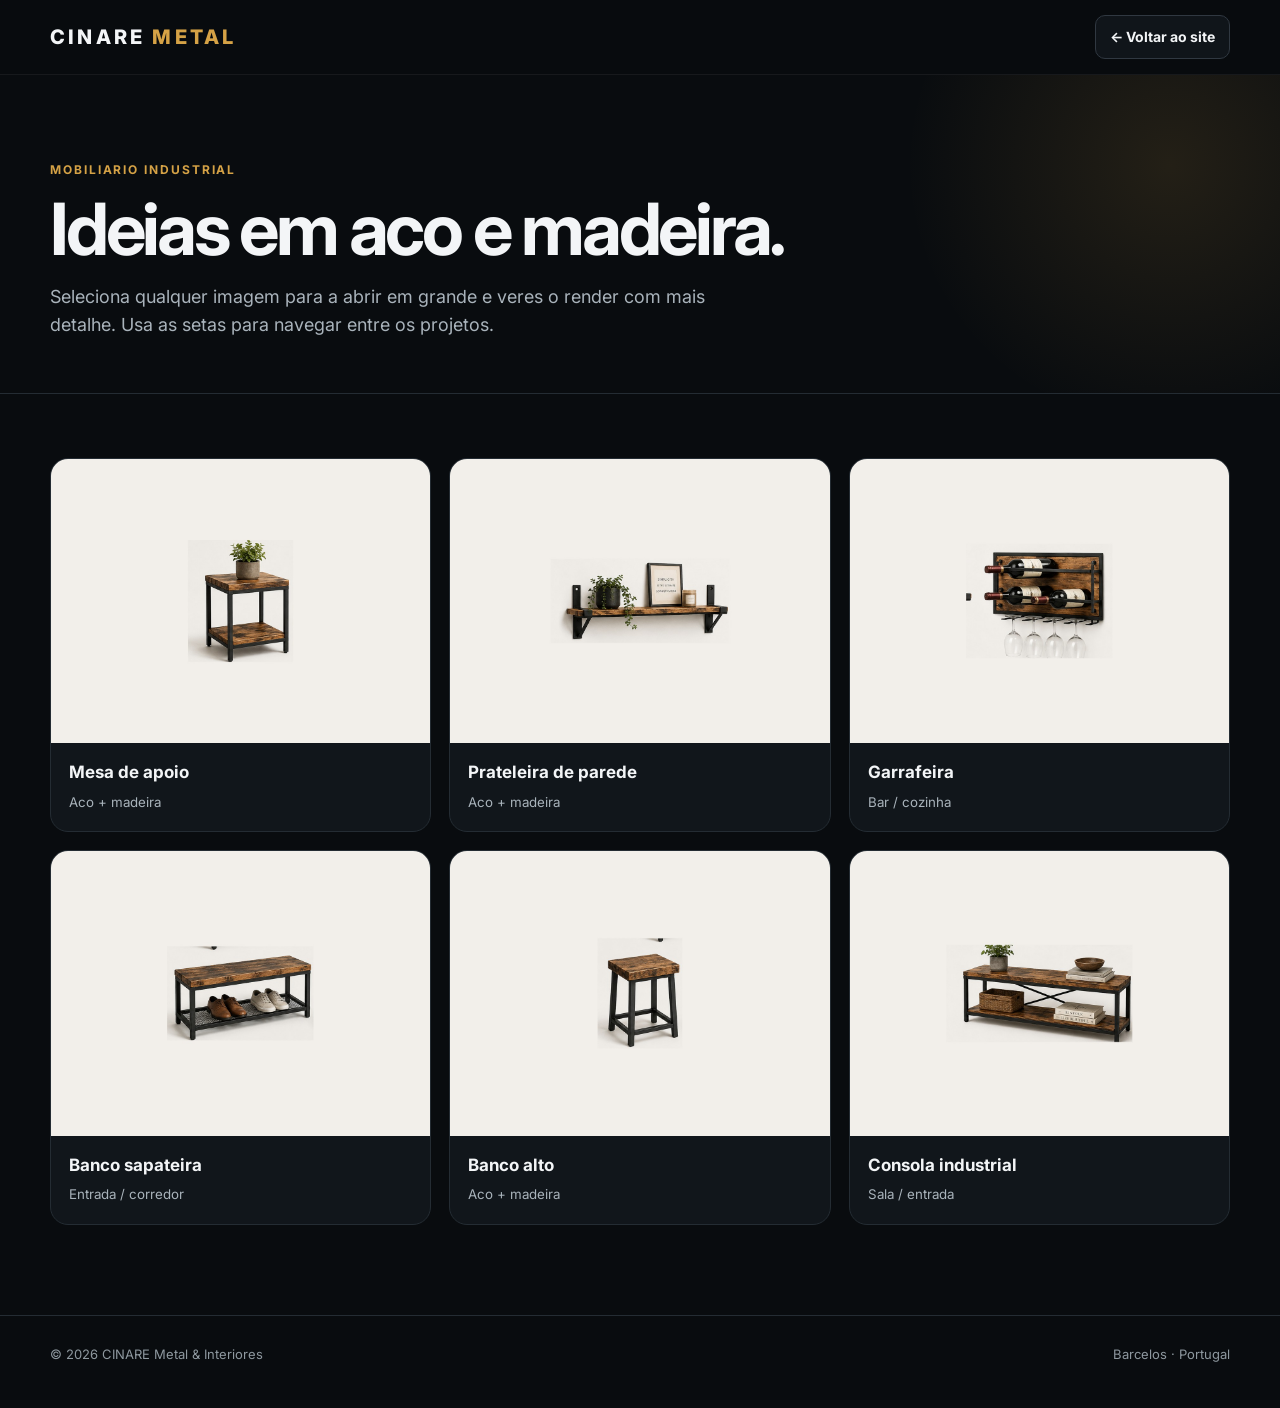
==== mobiliario-industrial.html @ e933bf20 "Criar galeria de mobiliario industrial" ====
<!doctype html>
<html lang="pt-PT"><head><meta charset="utf-8"><meta name="viewport" content="width=device-width,initial-scale=1"><title>Mobiliario Industrial — CINARE</title><link rel="preconnect" href="https://fonts.googleapis.com"><link rel="preconnect" href="https://fonts.gstatic.com" crossorigin><link href="https://fonts.googleapis.com/css2?family=Inter:wght@400;500;600;700;800&display=swap" rel="stylesheet"><style>
:root{--bg:#090c0f;--panel:#11161b;--line:#242c33;--text:#f3f5f7;--muted:#a9b3bb;--accent:#d5a246;--max:1180px}*{box-sizing:border-box}html{scroll-behavior:smooth}body{margin:0;font-family:Inter,system-ui,sans-serif;background:var(--bg);color:var(--text);line-height:1.55}a{color:inherit;text-decoration:none}.wrap{width:min(var(--max),calc(100% - 36px));margin:auto}header{position:sticky;top:0;z-index:20;background:rgba(9,12,15,.88);backdrop-filter:blur(12px);border-bottom:1px solid rgba(255,255,255,.06)}nav{height:74px;display:flex;align-items:center;justify-content:space-between;gap:20px}.brand{font-size:20px;font-weight:800;letter-spacing:.16em}.brand span{color:var(--accent)}.back{padding:10px 14px;border:1px solid #303841;border-radius:10px;background:#10151a;font-size:14px;font-weight:700}.hero{padding:86px 0 54px;border-bottom:1px solid var(--line);position:relative;overflow:hidden}.hero:before{content:"";position:absolute;right:-150px;top:-170px;width:520px;height:520px;border-radius:50%;background:radial-gradient(circle,rgba(213,162,70,.13),transparent 72%)}.eyebrow{color:var(--accent);font-weight:700;letter-spacing:.16em;text-transform:uppercase;font-size:12px}h1{font-size:clamp(42px,6vw,72px);line-height:1.02;letter-spacing:-.045em;margin:12px 0 18px}.lead{color:var(--muted);font-size:18px;max-width:720px;margin:0}main{padding:64px 0 90px}.gallery{display:grid;grid-template-columns:repeat(3,1fr);gap:18px}.item{position:relative;border:1px solid var(--line);border-radius:18px;overflow:hidden;background:var(--panel);cursor:pointer;padding:0;text-align:left;color:inherit;font:inherit;transition:.2s}.item:hover{transform:translateY(-3px);border-color:#46515b}.item img{display:block;width:100%;aspect-ratio:4/3;object-fit:cover;background:#eee}.caption{display:block;padding:16px 18px 18px}.caption b{display:block;font-size:17px;margin-bottom:3px}.caption small{color:var(--muted)}.lightbox{position:fixed;inset:0;z-index:100;background:rgba(4,6,8,.94);display:none;align-items:center;justify-content:center;padding:30px}.lightbox.open{display:flex}.lightbox-inner{width:min(1100px,100%);display:grid;grid-template-columns:56px 1fr 56px;align-items:center;gap:14px}.viewer{text-align:center}.viewer img{max-width:100%;max-height:78vh;border-radius:16px;box-shadow:0 30px 90px rgba(0,0,0,.6);background:#eee}.viewer h2{margin:16px 0 2px;font-size:22px}.viewer p{margin:0;color:var(--muted)}.navbtn,.close{border:1px solid #34404a;background:#111820;color:#fff;border-radius:12px;font-size:28px;cursor:pointer;height:56px}.close{position:absolute;top:22px;right:22px;width:48px;height:48px;font-size:22px}footer{border-top:1px solid var(--line);padding:28px 0 44px;color:#8e989f;font-size:13px}.foot{display:flex;justify-content:space-between;gap:20px;flex-wrap:wrap}@media(max-width:900px){.gallery{grid-template-columns:repeat(2,1fr)}}@media(max-width:560px){.gallery{grid-template-columns:1fr}.hero{padding-top:60px}.brand{font-size:16px}.lightbox{padding:18px}.lightbox-inner{grid-template-columns:1fr}.navbtn{position:absolute;bottom:22px;width:52px}.prev{left:22px}.next{right:22px}.viewer img{max-height:68vh}}
</style></head><body><header><div class="wrap"><nav><a class="brand" href="./index.html">CINARE <span>METAL</span></a><a class="back" href="./index.html#servicos">← Voltar ao site</a></nav></div></header><section class="hero"><div class="wrap"><div class="eyebrow">Mobiliario industrial</div><h1>Ideias em aco e madeira.</h1><p class="lead">Seleciona qualquer imagem para a abrir em grande e veres o render com mais detalhe. Usa as setas para navegar entre os projetos.</p></div></section><main><div class="wrap"><div class="gallery"><button class="item" data-src="./galeria/mesa-apoio.jpg" data-title="Mesa de apoio" data-sub="Estrutura metalica preta e madeira rustica"><img src="./galeria/mesa-apoio.jpg" alt="Mesa de apoio"><span class="caption"><b>Mesa de apoio</b><small>Aco + madeira</small></span></button>
<button class="item" data-src="./galeria/prateleira-parede.jpg" data-title="Prateleira de parede" data-sub="Solucao minimalista para decoracao e arrumacao"><img src="./galeria/prateleira-parede.jpg" alt="Prateleira de parede"><span class="caption"><b>Prateleira de parede</b><small>Aco + madeira</small></span></button>
<button class="item" data-src="./galeria/garrafeira.jpg" data-title="Garrafeira" data-sub="Suporte para garrafas e copos"><img src="./galeria/garrafeira.jpg" alt="Garrafeira"><span class="caption"><b>Garrafeira</b><small>Bar / cozinha</small></span></button>
<button class="item" data-src="./galeria/sapateira-banco.jpg" data-title="Banco sapateira" data-sub="Banco com arrumacao inferior"><img src="./galeria/sapateira-banco.jpg" alt="Banco sapateira"><span class="caption"><b>Banco sapateira</b><small>Entrada / corredor</small></span></button>
<button class="item" data-src="./galeria/banco-alto.jpg" data-title="Banco alto" data-sub="Peca compacta para cozinha ou bancada"><img src="./galeria/banco-alto.jpg" alt="Banco alto"><span class="caption"><b>Banco alto</b><small>Aco + madeira</small></span></button>
<button class="item" data-src="./galeria/consola-industrial.jpg" data-title="Consola industrial" data-sub="Movel comprido com prateleira inferior"><img src="./galeria/consola-industrial.jpg" alt="Consola industrial"><span class="caption"><b>Consola industrial</b><small>Sala / entrada</small></span></button></div></div></main><div class="lightbox" id="lightbox" aria-hidden="true"><button class="close" id="close">×</button><div class="lightbox-inner"><button class="navbtn prev" id="prev">‹</button><div class="viewer"><img id="largeImg"><h2 id="largeTitle"></h2><p id="largeSub"></p></div><button class="navbtn next" id="next">›</button></div></div><footer><div class="wrap foot"><div>© 2026 CINARE Metal & Interiores</div><div>Barcelos · Portugal</div></div></footer><script>const items=[...document.querySelectorAll('.item')],box=document.getElementById('lightbox'),img=document.getElementById('largeImg'),title=document.getElementById('largeTitle'),sub=document.getElementById('largeSub');let current=0;function show(i){current=(i+items.length)%items.length;const e=items[current];img.src=e.dataset.src;title.textContent=e.dataset.title;sub.textContent=e.dataset.sub;box.classList.add('open');document.body.style.overflow='hidden'}function closeBox(){box.classList.remove('open');document.body.style.overflow=''}items.forEach((e,i)=>e.onclick=()=>show(i));document.getElementById('prev').onclick=()=>show(current-1);document.getElementById('next').onclick=()=>show(current+1);document.getElementById('close').onclick=closeBox;box.onclick=e=>{if(e.target===box)closeBox()};document.onkeydown=e=>{if(!box.classList.contains('open'))return;if(e.key==='Escape')closeBox();if(e.key==='ArrowLeft')show(current-1);if(e.key==='ArrowRight')show(current+1)};</script></body></html>
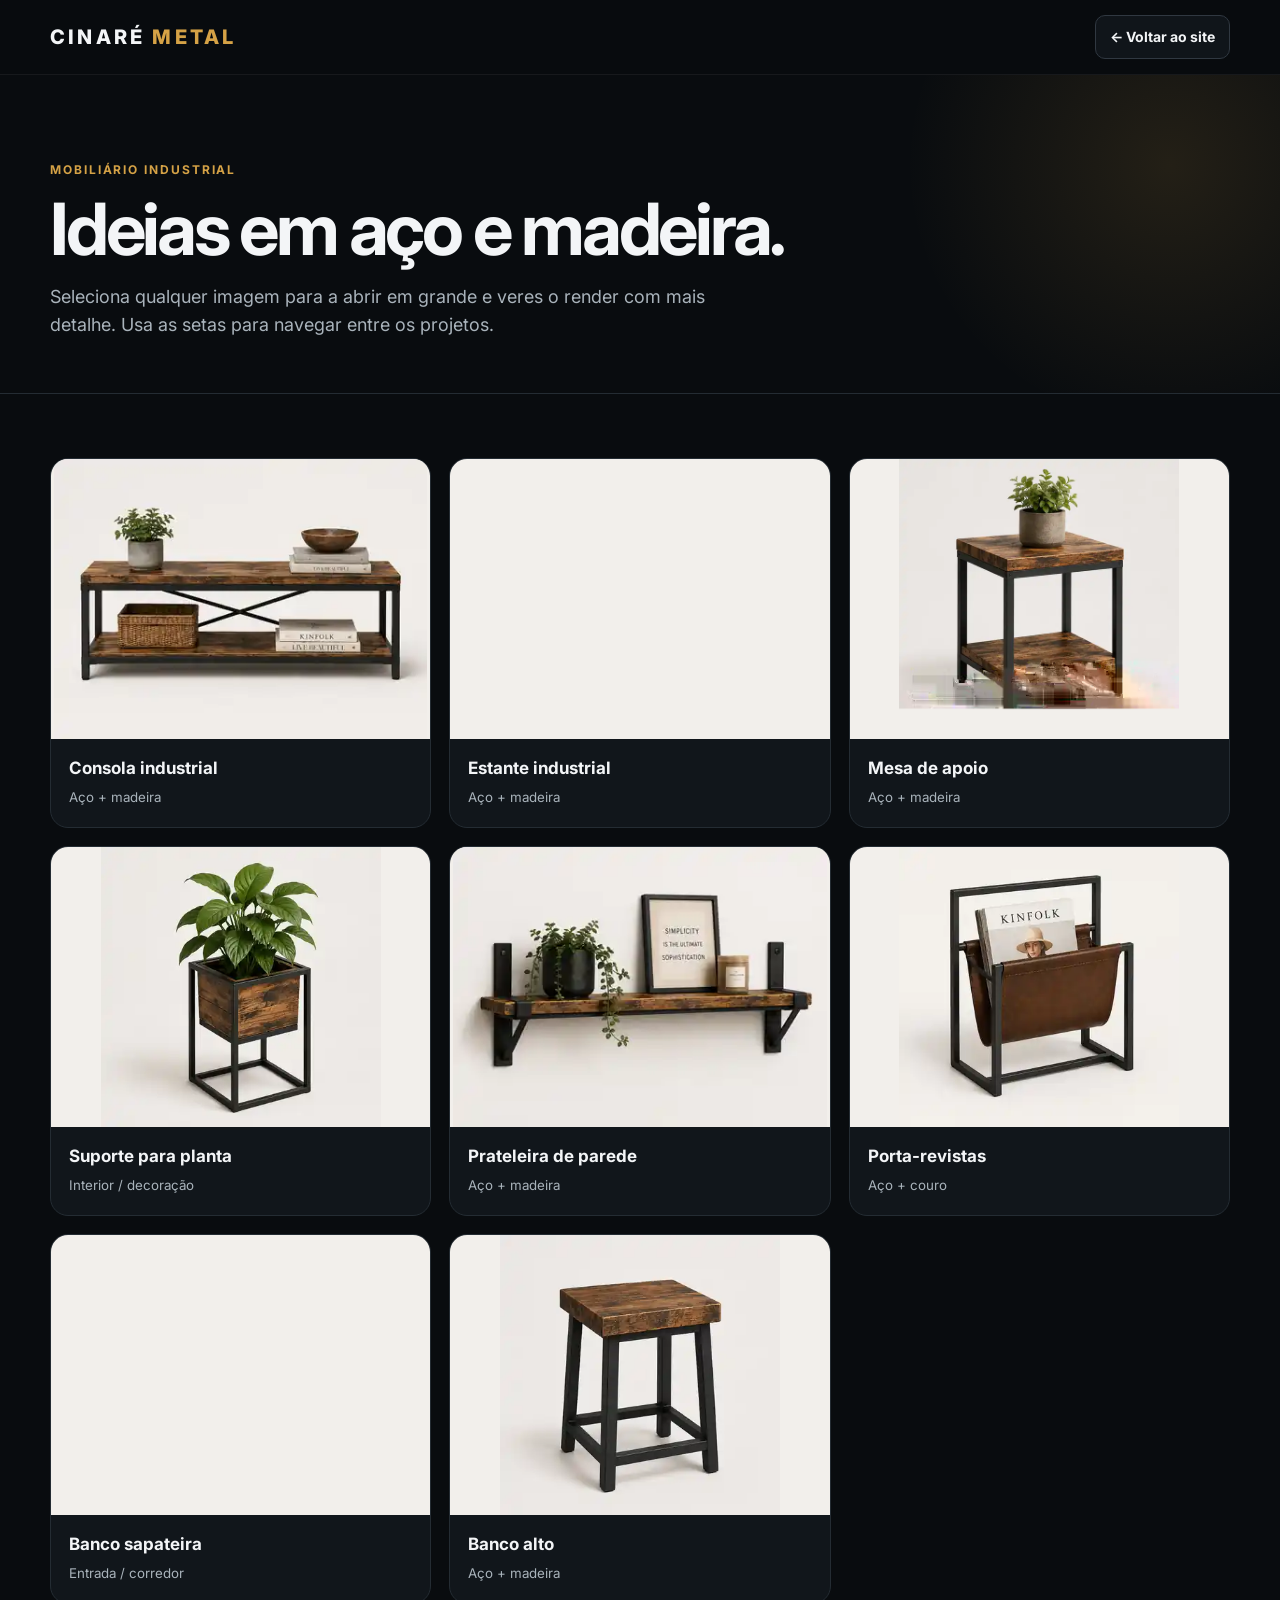
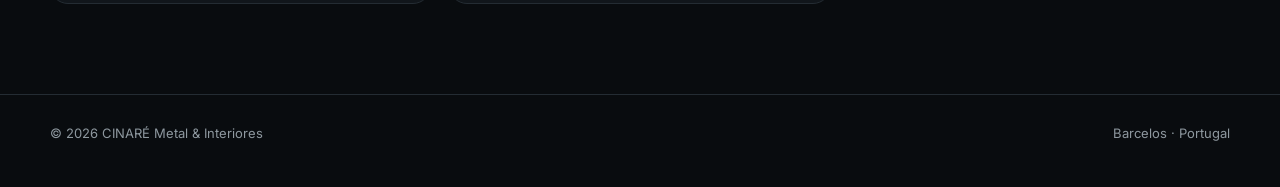
==== commit 38a83c93: "Substituir imagens da galeria de mobiliário" ====
--- a/mobiliario-industrial.html
+++ b/mobiliario-industrial.html
@@ -1,9 +1,170 @@
 <!doctype html>
-<html lang="pt-PT"><head><meta charset="utf-8"><meta name="viewport" content="width=device-width,initial-scale=1"><title>Mobiliario Industrial — CINARE</title><link rel="preconnect" href="https://fonts.googleapis.com"><link rel="preconnect" href="https://fonts.gstatic.com" crossorigin><link href="https://fonts.googleapis.com/css2?family=Inter:wght@400;500;600;700;800&display=swap" rel="stylesheet"><style>
-:root{--bg:#090c0f;--panel:#11161b;--line:#242c33;--text:#f3f5f7;--muted:#a9b3bb;--accent:#d5a246;--max:1180px}*{box-sizing:border-box}html{scroll-behavior:smooth}body{margin:0;font-family:Inter,system-ui,sans-serif;background:var(--bg);color:var(--text);line-height:1.55}a{color:inherit;text-decoration:none}.wrap{width:min(var(--max),calc(100% - 36px));margin:auto}header{position:sticky;top:0;z-index:20;background:rgba(9,12,15,.88);backdrop-filter:blur(12px);border-bottom:1px solid rgba(255,255,255,.06)}nav{height:74px;display:flex;align-items:center;justify-content:space-between;gap:20px}.brand{font-size:20px;font-weight:800;letter-spacing:.16em}.brand span{color:var(--accent)}.back{padding:10px 14px;border:1px solid #303841;border-radius:10px;background:#10151a;font-size:14px;font-weight:700}.hero{padding:86px 0 54px;border-bottom:1px solid var(--line);position:relative;overflow:hidden}.hero:before{content:"";position:absolute;right:-150px;top:-170px;width:520px;height:520px;border-radius:50%;background:radial-gradient(circle,rgba(213,162,70,.13),transparent 72%)}.eyebrow{color:var(--accent);font-weight:700;letter-spacing:.16em;text-transform:uppercase;font-size:12px}h1{font-size:clamp(42px,6vw,72px);line-height:1.02;letter-spacing:-.045em;margin:12px 0 18px}.lead{color:var(--muted);font-size:18px;max-width:720px;margin:0}main{padding:64px 0 90px}.gallery{display:grid;grid-template-columns:repeat(3,1fr);gap:18px}.item{position:relative;border:1px solid var(--line);border-radius:18px;overflow:hidden;background:var(--panel);cursor:pointer;padding:0;text-align:left;color:inherit;font:inherit;transition:.2s}.item:hover{transform:translateY(-3px);border-color:#46515b}.item img{display:block;width:100%;aspect-ratio:4/3;object-fit:cover;background:#eee}.caption{display:block;padding:16px 18px 18px}.caption b{display:block;font-size:17px;margin-bottom:3px}.caption small{color:var(--muted)}.lightbox{position:fixed;inset:0;z-index:100;background:rgba(4,6,8,.94);display:none;align-items:center;justify-content:center;padding:30px}.lightbox.open{display:flex}.lightbox-inner{width:min(1100px,100%);display:grid;grid-template-columns:56px 1fr 56px;align-items:center;gap:14px}.viewer{text-align:center}.viewer img{max-width:100%;max-height:78vh;border-radius:16px;box-shadow:0 30px 90px rgba(0,0,0,.6);background:#eee}.viewer h2{margin:16px 0 2px;font-size:22px}.viewer p{margin:0;color:var(--muted)}.navbtn,.close{border:1px solid #34404a;background:#111820;color:#fff;border-radius:12px;font-size:28px;cursor:pointer;height:56px}.close{position:absolute;top:22px;right:22px;width:48px;height:48px;font-size:22px}footer{border-top:1px solid var(--line);padding:28px 0 44px;color:#8e989f;font-size:13px}.foot{display:flex;justify-content:space-between;gap:20px;flex-wrap:wrap}@media(max-width:900px){.gallery{grid-template-columns:repeat(2,1fr)}}@media(max-width:560px){.gallery{grid-template-columns:1fr}.hero{padding-top:60px}.brand{font-size:16px}.lightbox{padding:18px}.lightbox-inner{grid-template-columns:1fr}.navbtn{position:absolute;bottom:22px;width:52px}.prev{left:22px}.next{right:22px}.viewer img{max-height:68vh}}
-</style></head><body><header><div class="wrap"><nav><a class="brand" href="./index.html">CINARE <span>METAL</span></a><a class="back" href="./index.html#servicos">← Voltar ao site</a></nav></div></header><section class="hero"><div class="wrap"><div class="eyebrow">Mobiliario industrial</div><h1>Ideias em aco e madeira.</h1><p class="lead">Seleciona qualquer imagem para a abrir em grande e veres o render com mais detalhe. Usa as setas para navegar entre os projetos.</p></div></section><main><div class="wrap"><div class="gallery"><button class="item" data-src="./galeria/mesa-apoio.jpg" data-title="Mesa de apoio" data-sub="Estrutura metalica preta e madeira rustica"><img src="./galeria/mesa-apoio.jpg" alt="Mesa de apoio"><span class="caption"><b>Mesa de apoio</b><small>Aco + madeira</small></span></button>
-<button class="item" data-src="./galeria/prateleira-parede.jpg" data-title="Prateleira de parede" data-sub="Solucao minimalista para decoracao e arrumacao"><img src="./galeria/prateleira-parede.jpg" alt="Prateleira de parede"><span class="caption"><b>Prateleira de parede</b><small>Aco + madeira</small></span></button>
-<button class="item" data-src="./galeria/garrafeira.jpg" data-title="Garrafeira" data-sub="Suporte para garrafas e copos"><img src="./galeria/garrafeira.jpg" alt="Garrafeira"><span class="caption"><b>Garrafeira</b><small>Bar / cozinha</small></span></button>
-<button class="item" data-src="./galeria/sapateira-banco.jpg" data-title="Banco sapateira" data-sub="Banco com arrumacao inferior"><img src="./galeria/sapateira-banco.jpg" alt="Banco sapateira"><span class="caption"><b>Banco sapateira</b><small>Entrada / corredor</small></span></button>
-<button class="item" data-src="./galeria/banco-alto.jpg" data-title="Banco alto" data-sub="Peca compacta para cozinha ou bancada"><img src="./galeria/banco-alto.jpg" alt="Banco alto"><span class="caption"><b>Banco alto</b><small>Aco + madeira</small></span></button>
-<button class="item" data-src="./galeria/consola-industrial.jpg" data-title="Consola industrial" data-sub="Movel comprido com prateleira inferior"><img src="./galeria/consola-industrial.jpg" alt="Consola industrial"><span class="caption"><b>Consola industrial</b><small>Sala / entrada</small></span></button></div></div></main><div class="lightbox" id="lightbox" aria-hidden="true"><button class="close" id="close">×</button><div class="lightbox-inner"><button class="navbtn prev" id="prev">‹</button><div class="viewer"><img id="largeImg"><h2 id="largeTitle"></h2><p id="largeSub"></p></div><button class="navbtn next" id="next">›</button></div></div><footer><div class="wrap foot"><div>© 2026 CINARE Metal & Interiores</div><div>Barcelos · Portugal</div></div></footer><script>const items=[...document.querySelectorAll('.item')],box=document.getElementById('lightbox'),img=document.getElementById('largeImg'),title=document.getElementById('largeTitle'),sub=document.getElementById('largeSub');let current=0;function show(i){current=(i+items.length)%items.length;const e=items[current];img.src=e.dataset.src;title.textContent=e.dataset.title;sub.textContent=e.dataset.sub;box.classList.add('open');document.body.style.overflow='hidden'}function closeBox(){box.classList.remove('open');document.body.style.overflow=''}items.forEach((e,i)=>e.onclick=()=>show(i));document.getElementById('prev').onclick=()=>show(current-1);document.getElementById('next').onclick=()=>show(current+1);document.getElementById('close').onclick=closeBox;box.onclick=e=>{if(e.target===box)closeBox()};document.onkeydown=e=>{if(!box.classList.contains('open'))return;if(e.key==='Escape')closeBox();if(e.key==='ArrowLeft')show(current-1);if(e.key==='ArrowRight')show(current+1)};</script></body></html>+<html lang="pt-PT">
+<head>
+  <meta charset="utf-8">
+  <meta name="viewport" content="width=device-width,initial-scale=1">
+  <meta name="description" content="Galeria de mobiliário industrial CINARÉ em aço e madeira.">
+  <title>Mobiliário Industrial — CINARÉ</title>
+  <link rel="preconnect" href="https://fonts.googleapis.com">
+  <link rel="preconnect" href="https://fonts.gstatic.com" crossorigin>
+  <link href="https://fonts.googleapis.com/css2?family=Inter:wght@400;500;600;700;800&display=swap" rel="stylesheet">
+  <style>
+    :root{--bg:#090c0f;--panel:#11161b;--line:#242c33;--text:#f3f5f7;--muted:#a9b3bb;--accent:#d5a246;--max:1180px}
+    *{box-sizing:border-box}
+    html{scroll-behavior:smooth}
+    body{margin:0;font-family:Inter,system-ui,sans-serif;background:var(--bg);color:var(--text);line-height:1.55}
+    a{color:inherit;text-decoration:none}
+    .wrap{width:min(var(--max),calc(100% - 36px));margin:auto}
+    header{position:sticky;top:0;z-index:20;background:rgba(9,12,15,.88);backdrop-filter:blur(12px);border-bottom:1px solid rgba(255,255,255,.06)}
+    nav{height:74px;display:flex;align-items:center;justify-content:space-between;gap:20px}
+    .brand{font-size:20px;font-weight:800;letter-spacing:.16em}.brand span{color:var(--accent)}
+    .back{padding:10px 14px;border:1px solid #303841;border-radius:10px;background:#10151a;font-size:14px;font-weight:700}
+    .hero{padding:86px 0 54px;border-bottom:1px solid var(--line);position:relative;overflow:hidden}
+    .hero:before{content:"";position:absolute;right:-150px;top:-170px;width:520px;height:520px;border-radius:50%;background:radial-gradient(circle,rgba(213,162,70,.13),transparent 72%)}
+    .eyebrow{color:var(--accent);font-weight:700;letter-spacing:.16em;text-transform:uppercase;font-size:12px}
+    h1{font-size:clamp(42px,6vw,72px);line-height:1.02;letter-spacing:-.045em;margin:12px 0 18px}
+    .lead{color:var(--muted);font-size:18px;max-width:720px;margin:0}
+    main{padding:64px 0 90px}
+    .gallery{display:grid;grid-template-columns:repeat(3,1fr);gap:18px}
+    .item{position:relative;border:1px solid var(--line);border-radius:18px;overflow:hidden;background:var(--panel);cursor:pointer;padding:0;text-align:left;color:inherit;font:inherit;transition:.2s}
+    .item:hover{transform:translateY(-3px);border-color:#46515b}
+    .item .thumb{height:280px;background:#f2efeb;display:flex;align-items:center;justify-content:center;overflow:hidden}
+    .item img{display:block;width:100%;height:100%;object-fit:contain}
+    .caption{display:block;padding:16px 18px 18px}
+    .caption b{display:block;font-size:17px;margin-bottom:3px}.caption small{color:var(--muted)}
+    .lightbox{position:fixed;inset:0;z-index:100;background:rgba(4,6,8,.94);display:none;align-items:center;justify-content:center;padding:30px}
+    .lightbox.open{display:flex}
+    .lightbox-inner{width:min(1180px,100%);display:grid;grid-template-columns:56px 1fr 56px;align-items:center;gap:14px}
+    .viewer{text-align:center}
+    .viewer img{max-width:100%;max-height:78vh;border-radius:16px;box-shadow:0 30px 90px rgba(0,0,0,.6);background:#f2efeb}
+    .viewer h2{margin:16px 0 2px;font-size:22px}.viewer p{margin:0;color:var(--muted)}
+    .navbtn,.close{border:1px solid #34404a;background:#111820;color:#fff;border-radius:12px;font-size:28px;cursor:pointer;height:56px}
+    .navbtn:hover,.close:hover{border-color:#687681}
+    .close{position:absolute;top:22px;right:22px;width:48px;height:48px;font-size:22px}
+    footer{border-top:1px solid var(--line);padding:28px 0 44px;color:#8e989f;font-size:13px}
+    .foot{display:flex;justify-content:space-between;gap:20px;flex-wrap:wrap}
+    @media(max-width:900px){.gallery{grid-template-columns:repeat(2,1fr)}}
+    @media(max-width:560px){.gallery{grid-template-columns:1fr}.hero{padding-top:60px}.brand{font-size:16px}.item .thumb{height:260px}.lightbox{padding:18px}.lightbox-inner{grid-template-columns:1fr}.navbtn{position:absolute;bottom:22px;width:52px}.prev{left:22px}.next{right:22px}.viewer img{max-height:68vh}}
+  </style>
+</head>
+<body>
+<header>
+  <div class="wrap">
+    <nav>
+      <a class="brand" href="./index.html">CINARÉ <span>METAL</span></a>
+      <a class="back" href="./index.html#servicos">← Voltar ao site</a>
+    </nav>
+  </div>
+</header>
+
+<section class="hero">
+  <div class="wrap">
+    <div class="eyebrow">Mobiliário industrial</div>
+    <h1>Ideias em aço e madeira.</h1>
+    <p class="lead">Seleciona qualquer imagem para a abrir em grande e veres o render com mais detalhe. Usa as setas para navegar entre os projetos.</p>
+  </div>
+</section>
+
+<main>
+  <div class="wrap">
+    <div class="gallery">
+      <button class="item" data-src="./galeria/consola-industrial-nova.webp?v=1" data-title="Consola industrial" data-sub="Consola baixa com prateleira inferior e travamento cruzado">
+        <span class="thumb"><img src="./galeria/consola-industrial-nova.webp?v=1" alt="Consola industrial"></span>
+        <span class="caption"><b>Consola industrial</b><small>Aço + madeira</small></span>
+      </button>
+
+      <button class="item" data-src="./galeria/estante-industrial.webp?v=1" data-title="Estante industrial" data-sub="Estante de três níveis para sala, entrada ou escritório">
+        <span class="thumb"><img src="./galeria/estante-industrial.webp?v=1" alt="Estante industrial"></span>
+        <span class="caption"><b>Estante industrial</b><small>Aço + madeira</small></span>
+      </button>
+
+      <button class="item" data-src="./galeria/mesa-apoio-nova.webp?v=1" data-title="Mesa de apoio" data-sub="Mesa lateral compacta com prateleira inferior">
+        <span class="thumb"><img src="./galeria/mesa-apoio-nova.webp?v=1" alt="Mesa de apoio"></span>
+        <span class="caption"><b>Mesa de apoio</b><small>Aço + madeira</small></span>
+      </button>
+
+      <button class="item" data-src="./galeria/suporte-planta.webp?v=1" data-title="Suporte para planta" data-sub="Estrutura geométrica em aço com caixa em madeira">
+        <span class="thumb"><img src="./galeria/suporte-planta.webp?v=1" alt="Suporte para planta"></span>
+        <span class="caption"><b>Suporte para planta</b><small>Interior / decoração</small></span>
+      </button>
+
+      <button class="item" data-src="./galeria/prateleira-parede-nova.webp?v=1" data-title="Prateleira de parede" data-sub="Prateleira suspensa com suportes metálicos">
+        <span class="thumb"><img src="./galeria/prateleira-parede-nova.webp?v=1" alt="Prateleira de parede"></span>
+        <span class="caption"><b>Prateleira de parede</b><small>Aço + madeira</small></span>
+      </button>
+
+      <button class="item" data-src="./galeria/porta-revistas.webp?v=1" data-title="Porta-revistas" data-sub="Suporte industrial para revistas e livros">
+        <span class="thumb"><img src="./galeria/porta-revistas.webp?v=1" alt="Porta-revistas"></span>
+        <span class="caption"><b>Porta-revistas</b><small>Aço + couro</small></span>
+      </button>
+
+      <button class="item" data-src="./galeria/banco-sapateira-novo.webp?v=1" data-title="Banco sapateira" data-sub="Banco com tampo em madeira e prateleira metálica para calçado">
+        <span class="thumb"><img src="./galeria/banco-sapateira-novo.webp?v=1" alt="Banco sapateira"></span>
+        <span class="caption"><b>Banco sapateira</b><small>Entrada / corredor</small></span>
+      </button>
+
+      <button class="item" data-src="./galeria/banco-alto-novo.webp?v=1" data-title="Banco alto" data-sub="Banco alto para cozinha, bancada ou espaço comercial">
+        <span class="thumb"><img src="./galeria/banco-alto-novo.webp?v=1" alt="Banco alto"></span>
+        <span class="caption"><b>Banco alto</b><small>Aço + madeira</small></span>
+      </button>
+    </div>
+  </div>
+</main>
+
+<div class="lightbox" id="lightbox" aria-hidden="true">
+  <button class="close" id="close" aria-label="Fechar">×</button>
+  <div class="lightbox-inner">
+    <button class="navbtn prev" id="prev" aria-label="Imagem anterior">‹</button>
+    <div class="viewer">
+      <img id="largeImg" alt="">
+      <h2 id="largeTitle"></h2>
+      <p id="largeSub"></p>
+    </div>
+    <button class="navbtn next" id="next" aria-label="Imagem seguinte">›</button>
+  </div>
+</div>
+
+<footer>
+  <div class="wrap foot"><div>© 2026 CINARÉ Metal & Interiores</div><div>Barcelos · Portugal</div></div>
+</footer>
+
+<script>
+  const items=[...document.querySelectorAll('.item')];
+  const box=document.getElementById('lightbox');
+  const img=document.getElementById('largeImg');
+  const title=document.getElementById('largeTitle');
+  const sub=document.getElementById('largeSub');
+  let current=0;
+
+  function show(i){
+    current=(i+items.length)%items.length;
+    const e=items[current];
+    img.src=e.dataset.src;
+    img.alt=e.dataset.title;
+    title.textContent=e.dataset.title;
+    sub.textContent=e.dataset.sub;
+    box.classList.add('open');
+    box.setAttribute('aria-hidden','false');
+    document.body.style.overflow='hidden';
+  }
+
+  function closeBox(){
+    box.classList.remove('open');
+    box.setAttribute('aria-hidden','true');
+    document.body.style.overflow='';
+  }
+
+  items.forEach((e,i)=>e.onclick=()=>show(i));
+  document.getElementById('prev').onclick=()=>show(current-1);
+  document.getElementById('next').onclick=()=>show(current+1);
+  document.getElementById('close').onclick=closeBox;
+  box.onclick=e=>{if(e.target===box)closeBox()};
+  document.onkeydown=e=>{
+    if(!box.classList.contains('open'))return;
+    if(e.key==='Escape')closeBox();
+    if(e.key==='ArrowLeft')show(current-1);
+    if(e.key==='ArrowRight')show(current+1);
+  };
+</script>
+</body>
+</html>
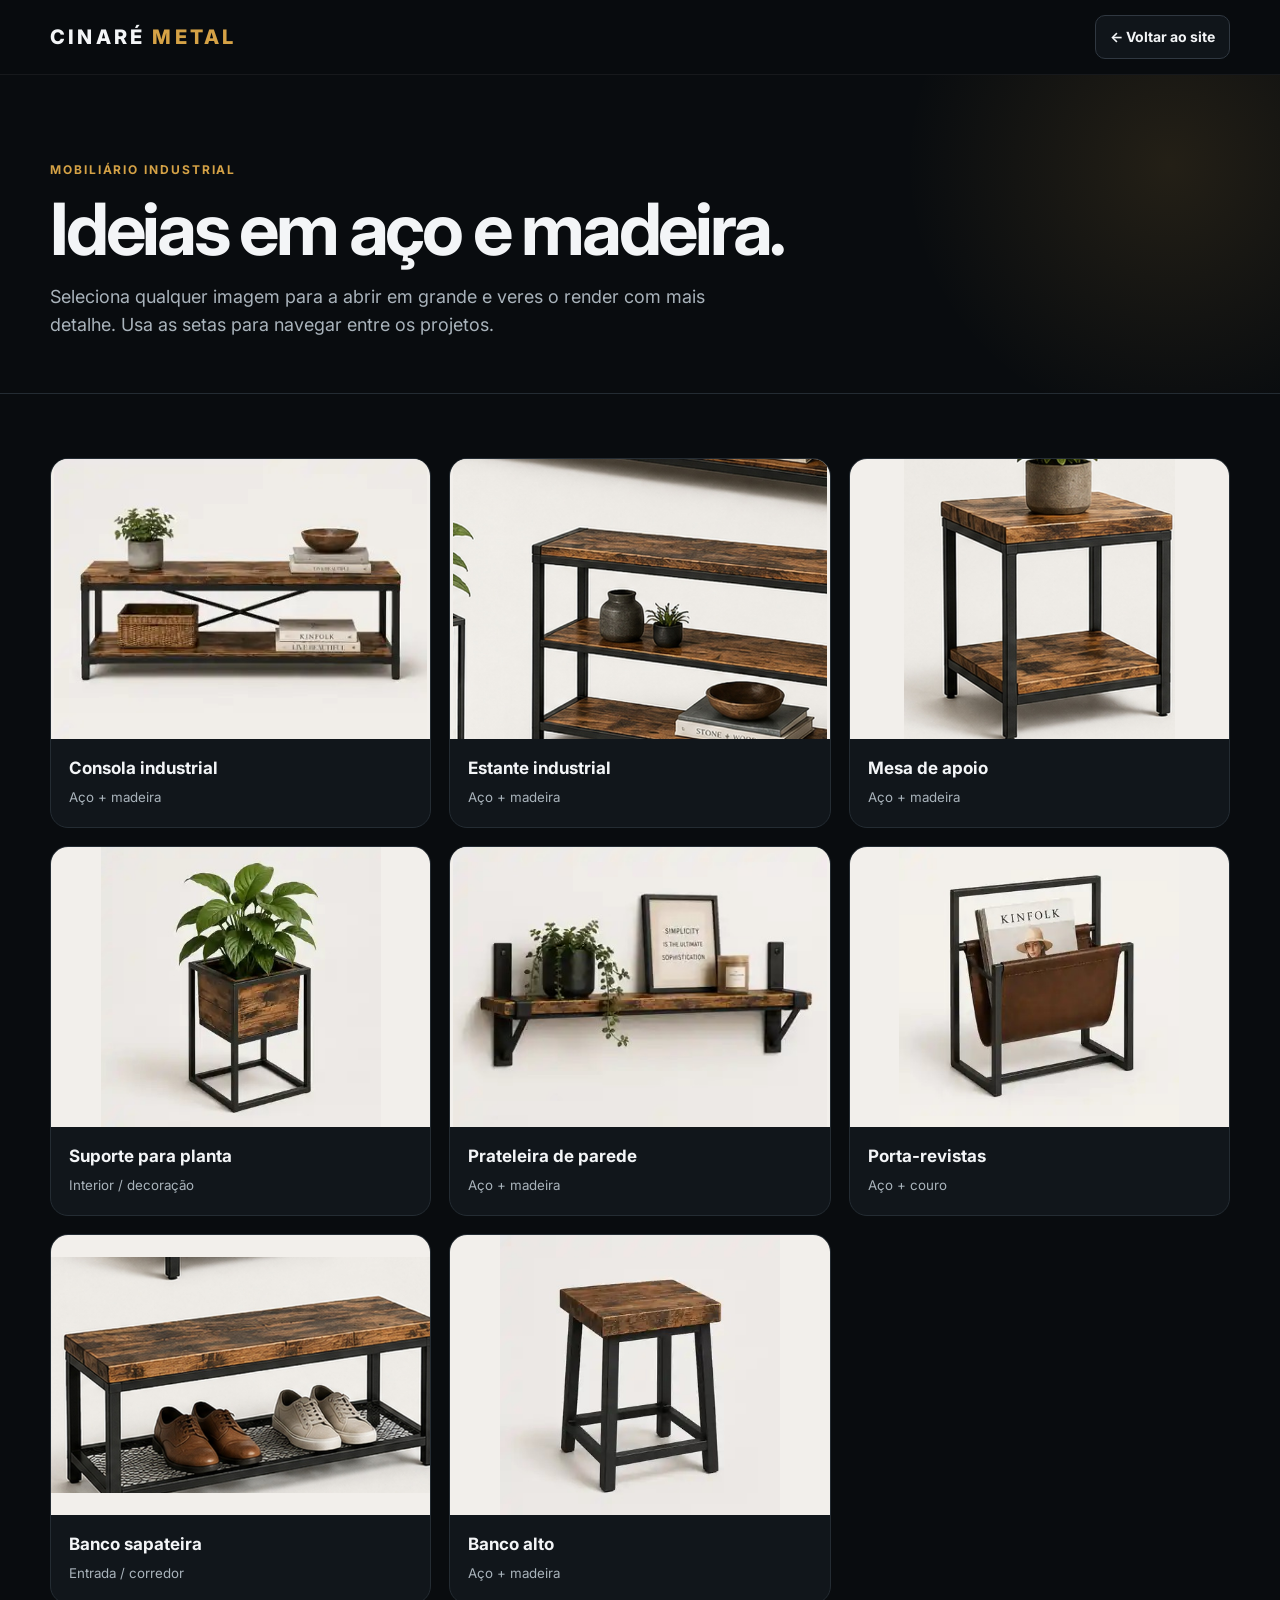
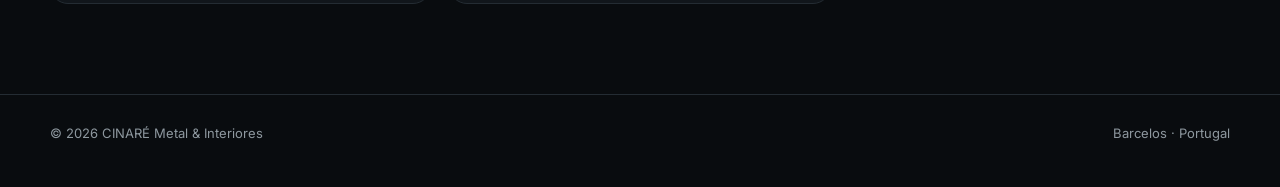
==== commit 768f2226: "Converter galeria para JPG e remover WebP" ====
--- a/mobiliario-industrial.html
+++ b/mobiliario-industrial.html
@@ -68,43 +68,43 @@
 <main>
   <div class="wrap">
     <div class="gallery">
-      <button class="item" data-src="./galeria/consola-industrial-nova.webp?v=1" data-title="Consola industrial" data-sub="Consola baixa com prateleira inferior e travamento cruzado">
-        <span class="thumb"><img src="./galeria/consola-industrial-nova.webp?v=1" alt="Consola industrial"></span>
+      <button class="item" data-src="./galeria/consola-industrial-nova.jpg?v=3" data-title="Consola industrial" data-sub="Consola baixa com prateleira inferior e travamento cruzado">
+        <span class="thumb"><img src="./galeria/consola-industrial-nova.jpg?v=3" alt="Consola industrial"></span>
         <span class="caption"><b>Consola industrial</b><small>Aço + madeira</small></span>
       </button>
 
-      <button class="item" data-src="./galeria/estante-industrial.webp?v=1" data-title="Estante industrial" data-sub="Estante de três níveis para sala, entrada ou escritório">
-        <span class="thumb"><img src="./galeria/estante-industrial.webp?v=1" alt="Estante industrial"></span>
+      <button class="item" data-src="./galeria/estante-industrial.jpg?v=3" data-title="Estante industrial" data-sub="Estante de três níveis para sala, entrada ou escritório">
+        <span class="thumb"><img src="./galeria/estante-industrial.jpg?v=3" alt="Estante industrial"></span>
         <span class="caption"><b>Estante industrial</b><small>Aço + madeira</small></span>
       </button>
 
-      <button class="item" data-src="./galeria/mesa-apoio-nova.webp?v=1" data-title="Mesa de apoio" data-sub="Mesa lateral compacta com prateleira inferior">
-        <span class="thumb"><img src="./galeria/mesa-apoio-nova.webp?v=1" alt="Mesa de apoio"></span>
+      <button class="item" data-src="./galeria/mesa-apoio-nova.jpg?v=3" data-title="Mesa de apoio" data-sub="Mesa lateral compacta com prateleira inferior">
+        <span class="thumb"><img src="./galeria/mesa-apoio-nova.jpg?v=3" alt="Mesa de apoio"></span>
         <span class="caption"><b>Mesa de apoio</b><small>Aço + madeira</small></span>
       </button>
 
-      <button class="item" data-src="./galeria/suporte-planta.webp?v=1" data-title="Suporte para planta" data-sub="Estrutura geométrica em aço com caixa em madeira">
-        <span class="thumb"><img src="./galeria/suporte-planta.webp?v=1" alt="Suporte para planta"></span>
+      <button class="item" data-src="./galeria/suporte-planta.jpg?v=3" data-title="Suporte para planta" data-sub="Estrutura geométrica em aço com caixa em madeira">
+        <span class="thumb"><img src="./galeria/suporte-planta.jpg?v=3" alt="Suporte para planta"></span>
         <span class="caption"><b>Suporte para planta</b><small>Interior / decoração</small></span>
       </button>
 
-      <button class="item" data-src="./galeria/prateleira-parede-nova.webp?v=1" data-title="Prateleira de parede" data-sub="Prateleira suspensa com suportes metálicos">
-        <span class="thumb"><img src="./galeria/prateleira-parede-nova.webp?v=1" alt="Prateleira de parede"></span>
+      <button class="item" data-src="./galeria/prateleira-parede-nova.jpg?v=3" data-title="Prateleira de parede" data-sub="Prateleira suspensa com suportes metálicos">
+        <span class="thumb"><img src="./galeria/prateleira-parede-nova.jpg?v=3" alt="Prateleira de parede"></span>
         <span class="caption"><b>Prateleira de parede</b><small>Aço + madeira</small></span>
       </button>
 
-      <button class="item" data-src="./galeria/porta-revistas.webp?v=1" data-title="Porta-revistas" data-sub="Suporte industrial para revistas e livros">
-        <span class="thumb"><img src="./galeria/porta-revistas.webp?v=1" alt="Porta-revistas"></span>
+      <button class="item" data-src="./galeria/porta-revistas.jpg?v=3" data-title="Porta-revistas" data-sub="Suporte industrial para revistas e livros">
+        <span class="thumb"><img src="./galeria/porta-revistas.jpg?v=3" alt="Porta-revistas"></span>
         <span class="caption"><b>Porta-revistas</b><small>Aço + couro</small></span>
       </button>
 
-      <button class="item" data-src="./galeria/banco-sapateira-novo.webp?v=1" data-title="Banco sapateira" data-sub="Banco com tampo em madeira e prateleira metálica para calçado">
-        <span class="thumb"><img src="./galeria/banco-sapateira-novo.webp?v=1" alt="Banco sapateira"></span>
+      <button class="item" data-src="./galeria/banco-sapateira-novo.jpg?v=3" data-title="Banco sapateira" data-sub="Banco com tampo em madeira e prateleira metálica para calçado">
+        <span class="thumb"><img src="./galeria/banco-sapateira-novo.jpg?v=3" alt="Banco sapateira"></span>
         <span class="caption"><b>Banco sapateira</b><small>Entrada / corredor</small></span>
       </button>
 
-      <button class="item" data-src="./galeria/banco-alto-novo.webp?v=1" data-title="Banco alto" data-sub="Banco alto para cozinha, bancada ou espaço comercial">
-        <span class="thumb"><img src="./galeria/banco-alto-novo.webp?v=1" alt="Banco alto"></span>
+      <button class="item" data-src="./galeria/banco-alto-novo.jpg?v=3" data-title="Banco alto" data-sub="Banco alto para cozinha, bancada ou espaço comercial">
+        <span class="thumb"><img src="./galeria/banco-alto-novo.jpg?v=3" alt="Banco alto"></span>
         <span class="caption"><b>Banco alto</b><small>Aço + madeira</small></span>
       </button>
     </div>
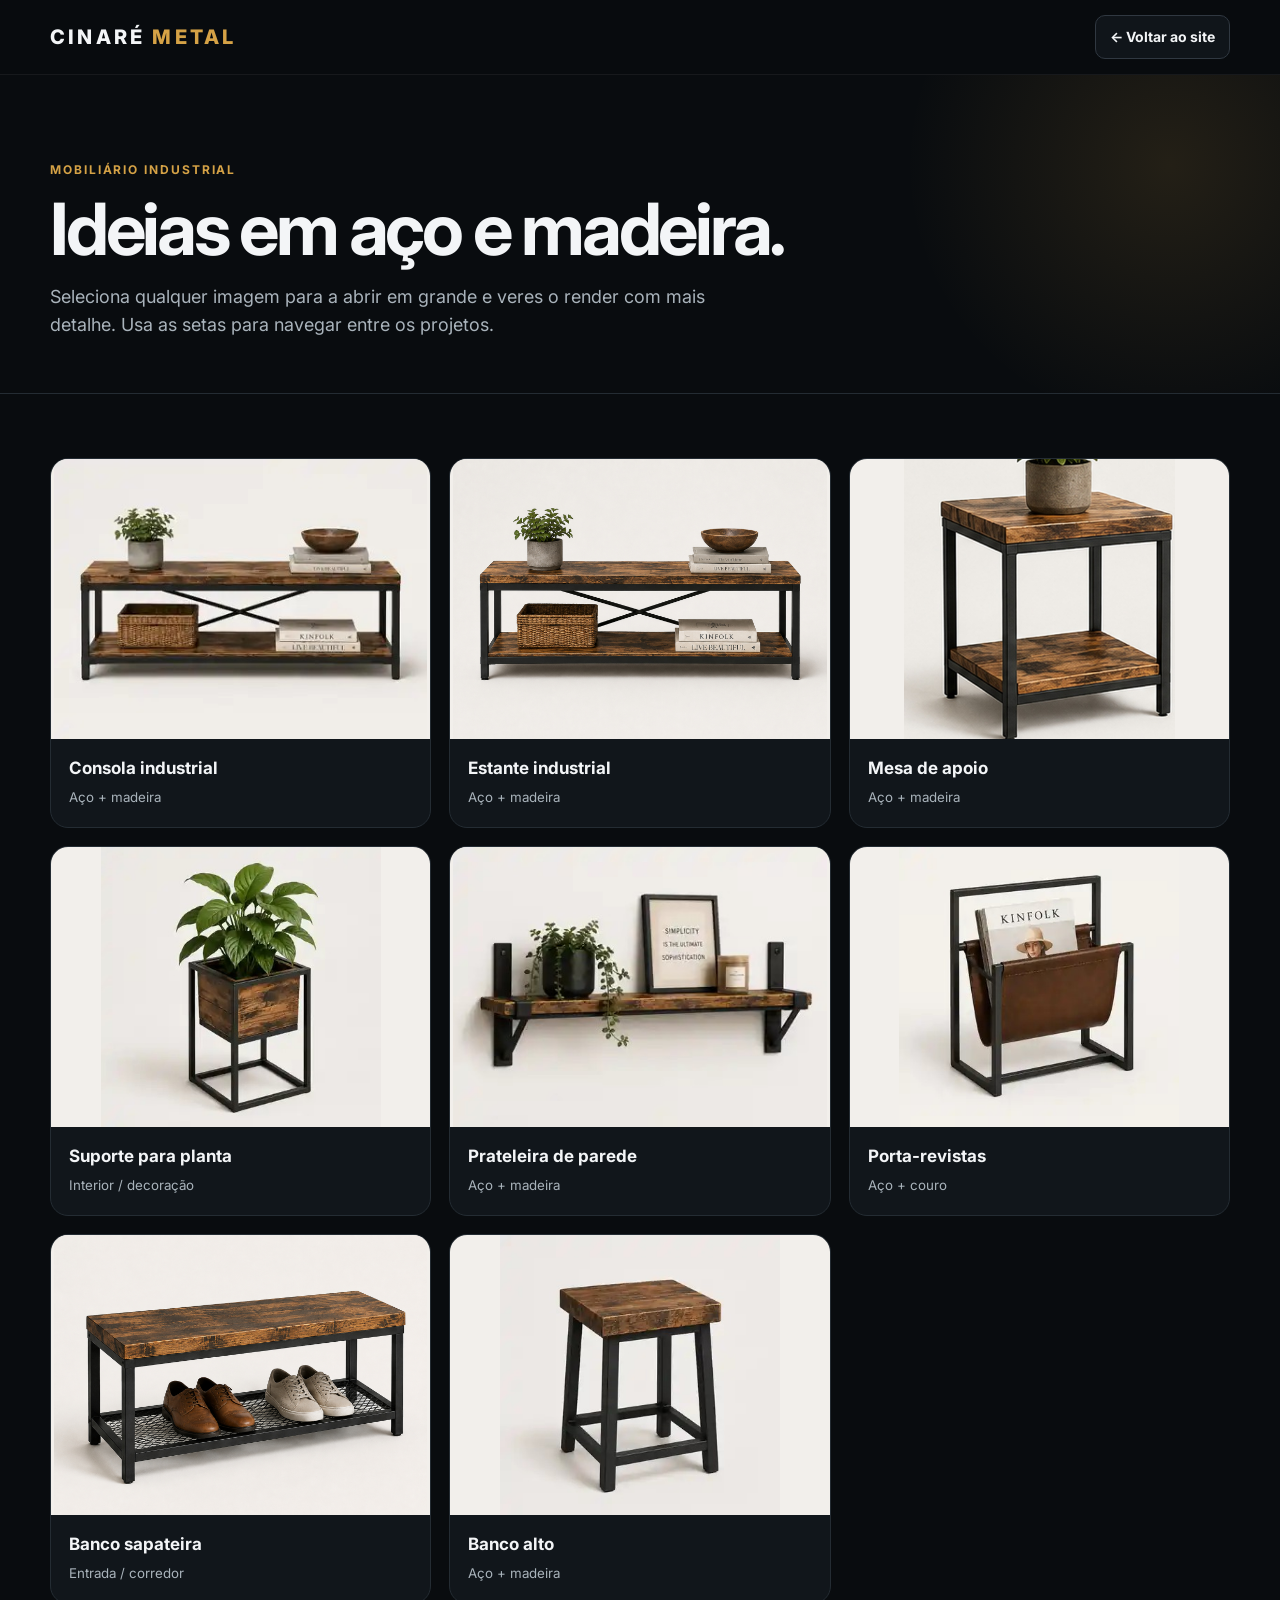
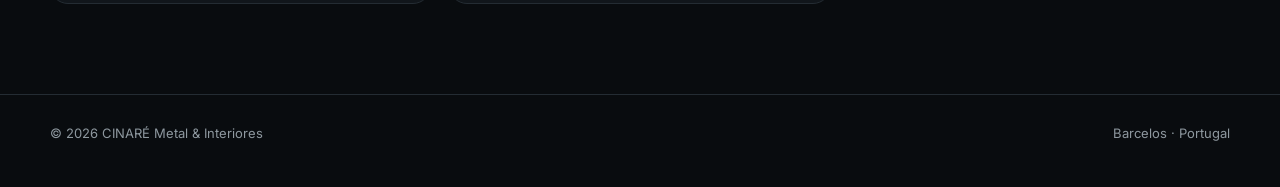
==== commit 13e04c2e: "Aplicar imagens finais da estante e banco sapateira" ====
--- a/mobiliario-industrial.html
+++ b/mobiliario-industrial.html
@@ -68,43 +68,43 @@
 <main>
   <div class="wrap">
     <div class="gallery">
-      <button class="item" data-src="./galeria/consola-industrial-nova.jpg?v=3" data-title="Consola industrial" data-sub="Consola baixa com prateleira inferior e travamento cruzado">
-        <span class="thumb"><img src="./galeria/consola-industrial-nova.jpg?v=3" alt="Consola industrial"></span>
+      <button class="item" data-src="./galeria/consola-industrial-nova.jpg?v=4" data-title="Consola industrial" data-sub="Consola baixa com prateleira inferior e travamento cruzado">
+        <span class="thumb"><img src="./galeria/consola-industrial-nova.jpg?v=4" alt="Consola industrial"></span>
         <span class="caption"><b>Consola industrial</b><small>Aço + madeira</small></span>
       </button>
 
-      <button class="item" data-src="./galeria/estante-industrial.jpg?v=3" data-title="Estante industrial" data-sub="Estante de três níveis para sala, entrada ou escritório">
-        <span class="thumb"><img src="./galeria/estante-industrial.jpg?v=3" alt="Estante industrial"></span>
+      <button class="item" data-src="./galeria/estante-industrial.jpg?v=4" data-title="Estante industrial" data-sub="Estante de três níveis para sala, entrada ou escritório">
+        <span class="thumb"><img src="./galeria/estante-industrial.jpg?v=4" alt="Estante industrial"></span>
         <span class="caption"><b>Estante industrial</b><small>Aço + madeira</small></span>
       </button>
 
-      <button class="item" data-src="./galeria/mesa-apoio-nova.jpg?v=3" data-title="Mesa de apoio" data-sub="Mesa lateral compacta com prateleira inferior">
-        <span class="thumb"><img src="./galeria/mesa-apoio-nova.jpg?v=3" alt="Mesa de apoio"></span>
+      <button class="item" data-src="./galeria/mesa-apoio-nova.jpg?v=4" data-title="Mesa de apoio" data-sub="Mesa lateral compacta com prateleira inferior">
+        <span class="thumb"><img src="./galeria/mesa-apoio-nova.jpg?v=4" alt="Mesa de apoio"></span>
         <span class="caption"><b>Mesa de apoio</b><small>Aço + madeira</small></span>
       </button>
 
-      <button class="item" data-src="./galeria/suporte-planta.jpg?v=3" data-title="Suporte para planta" data-sub="Estrutura geométrica em aço com caixa em madeira">
-        <span class="thumb"><img src="./galeria/suporte-planta.jpg?v=3" alt="Suporte para planta"></span>
+      <button class="item" data-src="./galeria/suporte-planta.jpg?v=4" data-title="Suporte para planta" data-sub="Estrutura geométrica em aço com caixa em madeira">
+        <span class="thumb"><img src="./galeria/suporte-planta.jpg?v=4" alt="Suporte para planta"></span>
         <span class="caption"><b>Suporte para planta</b><small>Interior / decoração</small></span>
       </button>
 
-      <button class="item" data-src="./galeria/prateleira-parede-nova.jpg?v=3" data-title="Prateleira de parede" data-sub="Prateleira suspensa com suportes metálicos">
-        <span class="thumb"><img src="./galeria/prateleira-parede-nova.jpg?v=3" alt="Prateleira de parede"></span>
+      <button class="item" data-src="./galeria/prateleira-parede-nova.jpg?v=4" data-title="Prateleira de parede" data-sub="Prateleira suspensa com suportes metálicos">
+        <span class="thumb"><img src="./galeria/prateleira-parede-nova.jpg?v=4" alt="Prateleira de parede"></span>
         <span class="caption"><b>Prateleira de parede</b><small>Aço + madeira</small></span>
       </button>
 
-      <button class="item" data-src="./galeria/porta-revistas.jpg?v=3" data-title="Porta-revistas" data-sub="Suporte industrial para revistas e livros">
-        <span class="thumb"><img src="./galeria/porta-revistas.jpg?v=3" alt="Porta-revistas"></span>
+      <button class="item" data-src="./galeria/porta-revistas.jpg?v=4" data-title="Porta-revistas" data-sub="Suporte industrial para revistas e livros">
+        <span class="thumb"><img src="./galeria/porta-revistas.jpg?v=4" alt="Porta-revistas"></span>
         <span class="caption"><b>Porta-revistas</b><small>Aço + couro</small></span>
       </button>
 
-      <button class="item" data-src="./galeria/banco-sapateira-novo.jpg?v=3" data-title="Banco sapateira" data-sub="Banco com tampo em madeira e prateleira metálica para calçado">
-        <span class="thumb"><img src="./galeria/banco-sapateira-novo.jpg?v=3" alt="Banco sapateira"></span>
+      <button class="item" data-src="./galeria/banco-sapateira-novo.jpg?v=4" data-title="Banco sapateira" data-sub="Banco com tampo em madeira e prateleira metálica para calçado">
+        <span class="thumb"><img src="./galeria/banco-sapateira-novo.jpg?v=4" alt="Banco sapateira"></span>
         <span class="caption"><b>Banco sapateira</b><small>Entrada / corredor</small></span>
       </button>
 
-      <button class="item" data-src="./galeria/banco-alto-novo.jpg?v=3" data-title="Banco alto" data-sub="Banco alto para cozinha, bancada ou espaço comercial">
-        <span class="thumb"><img src="./galeria/banco-alto-novo.jpg?v=3" alt="Banco alto"></span>
+      <button class="item" data-src="./galeria/banco-alto-novo.jpg?v=4" data-title="Banco alto" data-sub="Banco alto para cozinha, bancada ou espaço comercial">
+        <span class="thumb"><img src="./galeria/banco-alto-novo.jpg?v=4" alt="Banco alto"></span>
         <span class="caption"><b>Banco alto</b><small>Aço + madeira</small></span>
       </button>
     </div>
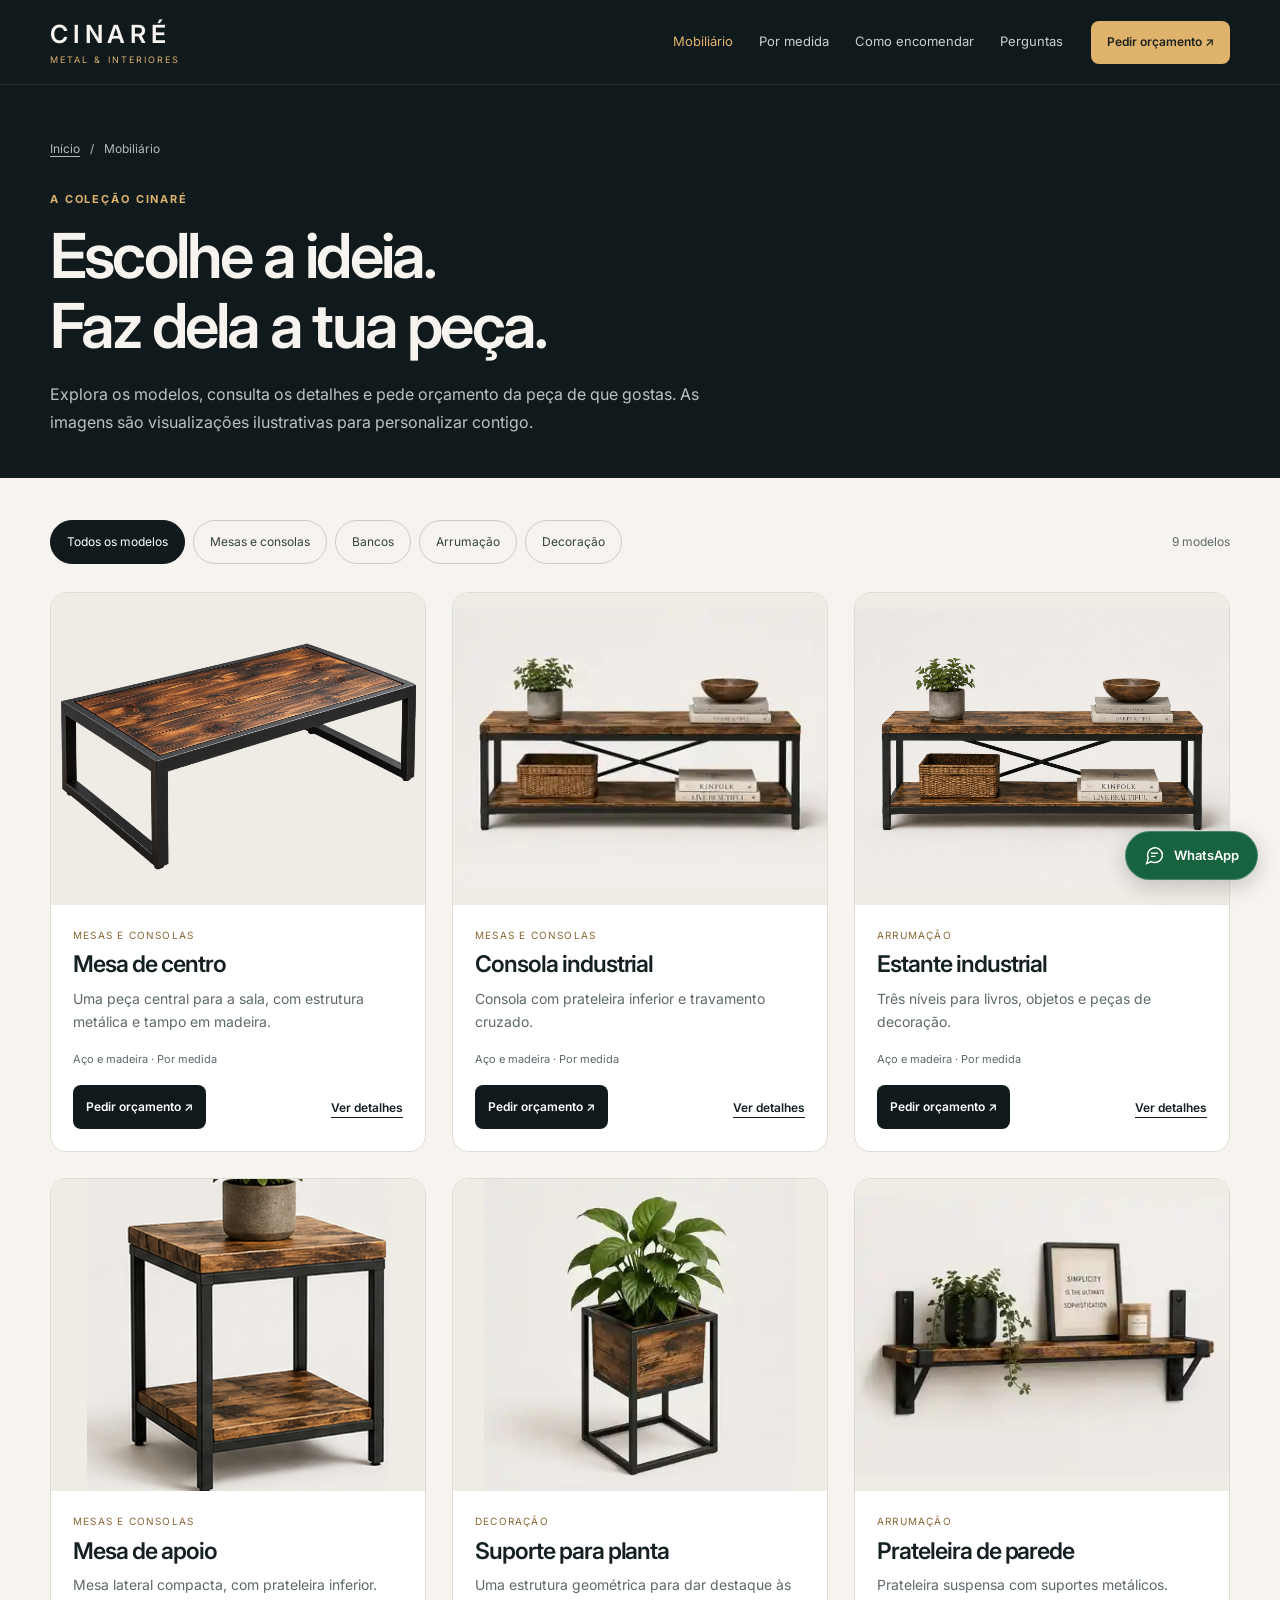
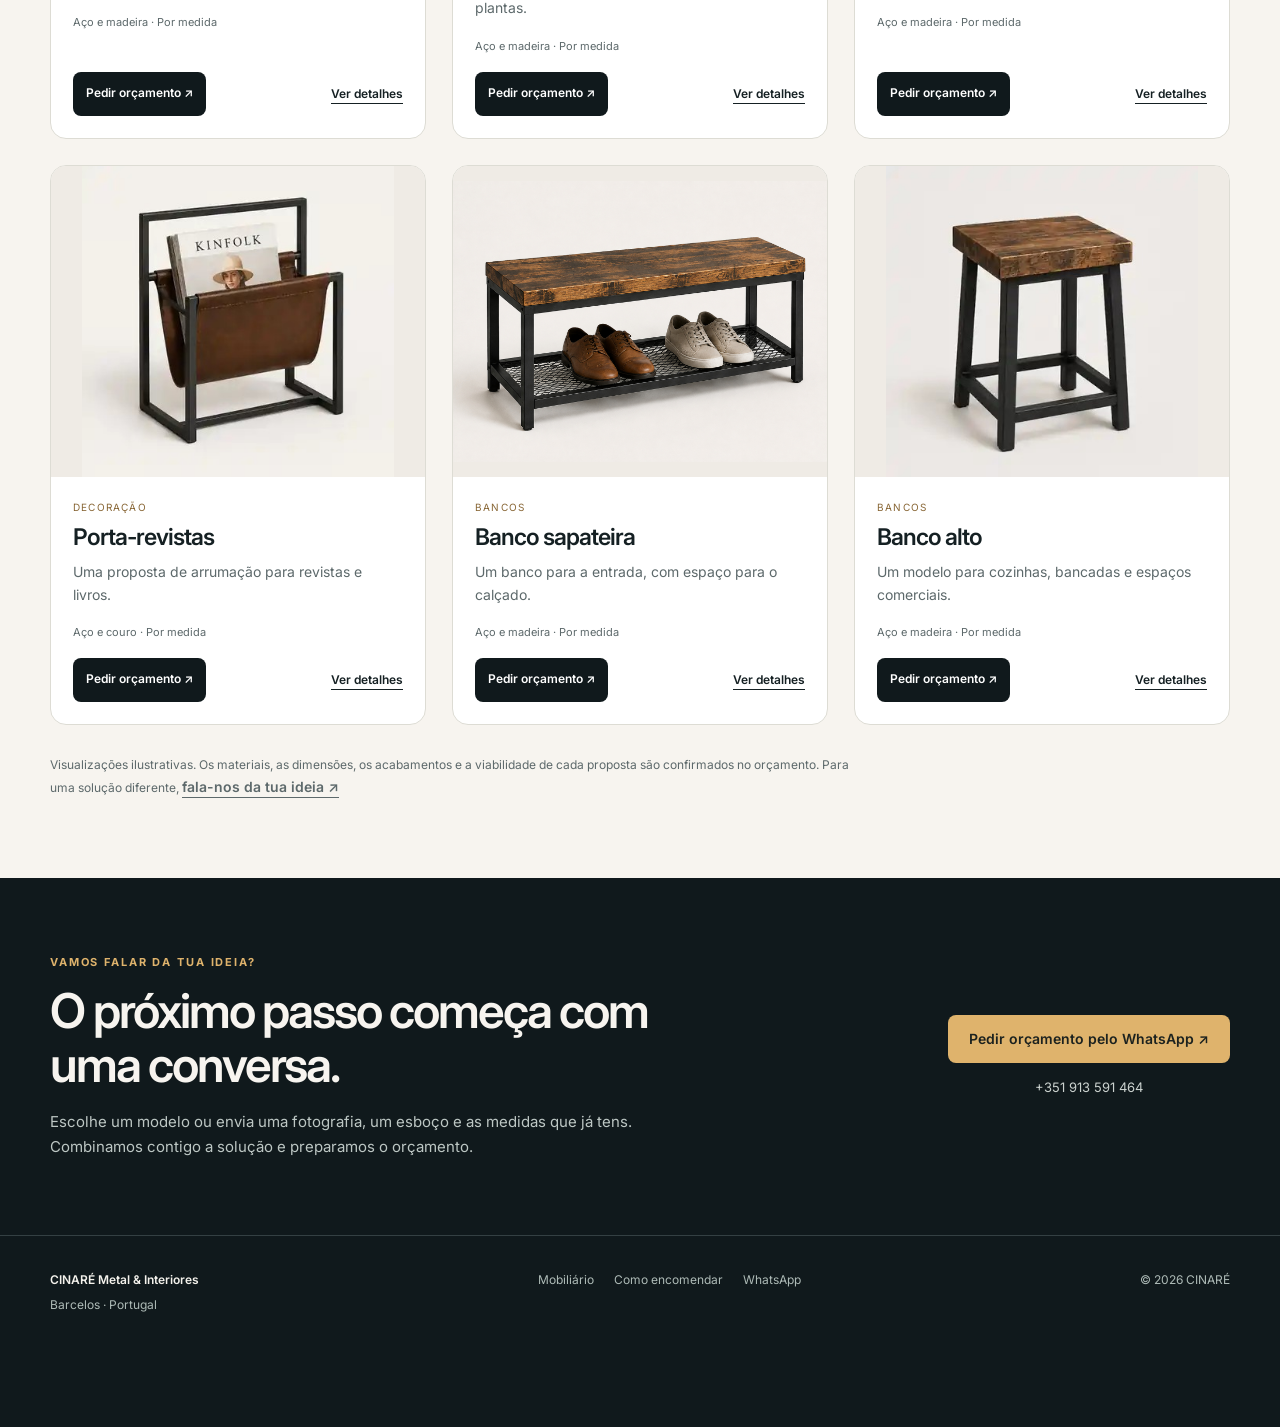
==== commit e484795b: "Melhorar apresentação, navegação móvel e orçamentos por modelo" ====
--- a/mobiliario-industrial.html
+++ b/mobiliario-industrial.html
@@ -3,168 +3,254 @@
 <head>
   <meta charset="utf-8">
   <meta name="viewport" content="width=device-width,initial-scale=1">
-  <meta name="description" content="Galeria de mobiliário industrial CINARÉ em aço e madeira.">
-  <title>Mobiliário Industrial — CINARÉ</title>
+  <meta name="theme-color" content="#10191c">
+  <meta name="description" content="Descobre mesas, bancos, estantes e peças de decoração em metal e madeira. Consulta os detalhes e pede orçamento para o teu modelo CINARÉ.">
+  <title>Mobiliário industrial por medida — CINARÉ</title>
+  <link rel="canonical" href="https://carloscinare.github.io/CINAREMETAL-INTERIORES/mobiliario-industrial.html">
   <link rel="preconnect" href="https://fonts.googleapis.com">
   <link rel="preconnect" href="https://fonts.gstatic.com" crossorigin>
-  <link href="https://fonts.googleapis.com/css2?family=Inter:wght@400;500;600;700;800&display=swap" rel="stylesheet">
-  <style>
-    :root{--bg:#090c0f;--panel:#11161b;--line:#242c33;--text:#f3f5f7;--muted:#a9b3bb;--accent:#d5a246;--max:1180px}
-    *{box-sizing:border-box}
-    html{scroll-behavior:smooth}
-    body{margin:0;font-family:Inter,system-ui,sans-serif;background:var(--bg);color:var(--text);line-height:1.55}
-    a{color:inherit;text-decoration:none}
-    .wrap{width:min(var(--max),calc(100% - 36px));margin:auto}
-    header{position:sticky;top:0;z-index:20;background:rgba(9,12,15,.88);backdrop-filter:blur(12px);border-bottom:1px solid rgba(255,255,255,.06)}
-    nav{height:74px;display:flex;align-items:center;justify-content:space-between;gap:20px}
-    .brand{font-size:20px;font-weight:800;letter-spacing:.16em}.brand span{color:var(--accent)}
-    .back{padding:10px 14px;border:1px solid #303841;border-radius:10px;background:#10151a;font-size:14px;font-weight:700}
-    .hero{padding:86px 0 54px;border-bottom:1px solid var(--line);position:relative;overflow:hidden}
-    .hero:before{content:"";position:absolute;right:-150px;top:-170px;width:520px;height:520px;border-radius:50%;background:radial-gradient(circle,rgba(213,162,70,.13),transparent 72%)}
-    .eyebrow{color:var(--accent);font-weight:700;letter-spacing:.16em;text-transform:uppercase;font-size:12px}
-    h1{font-size:clamp(42px,6vw,72px);line-height:1.02;letter-spacing:-.045em;margin:12px 0 18px}
-    .lead{color:var(--muted);font-size:18px;max-width:720px;margin:0}
-    main{padding:64px 0 90px}
-    .gallery{display:grid;grid-template-columns:repeat(3,1fr);gap:18px}
-    .item{position:relative;border:1px solid var(--line);border-radius:18px;overflow:hidden;background:var(--panel);cursor:pointer;padding:0;text-align:left;color:inherit;font:inherit;transition:.2s}
-    .item:hover{transform:translateY(-3px);border-color:#46515b}
-    .item .thumb{height:280px;background:#f2efeb;display:flex;align-items:center;justify-content:center;overflow:hidden}
-    .item img{display:block;width:100%;height:100%;object-fit:contain}
-    .caption{display:block;padding:16px 18px 18px}
-    .caption b{display:block;font-size:17px;margin-bottom:3px}.caption small{color:var(--muted)}
-    .lightbox{position:fixed;inset:0;z-index:100;background:rgba(4,6,8,.94);display:none;align-items:center;justify-content:center;padding:30px}
-    .lightbox.open{display:flex}
-    .lightbox-inner{width:min(1180px,100%);display:grid;grid-template-columns:56px 1fr 56px;align-items:center;gap:14px}
-    .viewer{text-align:center}
-    .viewer img{max-width:100%;max-height:78vh;border-radius:16px;box-shadow:0 30px 90px rgba(0,0,0,.6);background:#f2efeb}
-    .viewer h2{margin:16px 0 2px;font-size:22px}.viewer p{margin:0;color:var(--muted)}
-    .navbtn,.close{border:1px solid #34404a;background:#111820;color:#fff;border-radius:12px;font-size:28px;cursor:pointer;height:56px}
-    .navbtn:hover,.close:hover{border-color:#687681}
-    .close{position:absolute;top:22px;right:22px;width:48px;height:48px;font-size:22px}
-    footer{border-top:1px solid var(--line);padding:28px 0 44px;color:#8e989f;font-size:13px}
-    .foot{display:flex;justify-content:space-between;gap:20px;flex-wrap:wrap}
-    @media(max-width:900px){.gallery{grid-template-columns:repeat(2,1fr)}}
-    @media(max-width:560px){.gallery{grid-template-columns:1fr}.hero{padding-top:60px}.brand{font-size:16px}.item .thumb{height:260px}.lightbox{padding:18px}.lightbox-inner{grid-template-columns:1fr}.navbtn{position:absolute;bottom:22px;width:52px}.prev{left:22px}.next{right:22px}.viewer img{max-height:68vh}}
-  </style>
+  <link href="https://fonts.googleapis.com/css2?family=Inter:wght@400;500;600;700&amp;display=swap" rel="stylesheet">
+  <link rel="stylesheet" href="./site.css?v=20261116-1">
+  <script src="./site.js?v=20261116-1" defer></script>
 </head>
 <body>
-<header>
-  <div class="wrap">
-    <nav>
-      <a class="brand" href="./index.html">CINARÉ <span>METAL</span></a>
-      <a class="back" href="./index.html#servicos">← Voltar ao site</a>
+<a class="skip-link" href="#conteudo">Saltar para o conteúdo</a>
+<header class="site-header">
+  <div class="wrap nav">
+    <a class="brand" href="./index.html" aria-label="CINARÉ Metal e Interiores — início">
+      <strong>CINARÉ</strong><span>Metal &amp; Interiores</span>
+    </a>
+    <button class="menu-toggle" type="button" data-menu-toggle aria-expanded="false" aria-controls="site-menu" aria-label="Abrir menu">
+      <svg viewBox="0 0 20 20" fill="none" stroke="currentColor" stroke-width="1.5" aria-hidden="true"><path d="M3 5h14M3 10h14M3 15h14"/></svg>Menu
+    </button>
+    <nav class="site-menu" id="site-menu" aria-label="Navegação principal">
+      <a href="./mobiliario-industrial.html" aria-current="page">Mobiliário</a>
+      <a href="./index.html#servicos">Por medida</a>
+      <a href="./index.html#processo">Como encomendar</a>
+      <a href="./index.html#perguntas">Perguntas</a>
+      <a class="mobile-quote btn btn-gold" href="https://wa.me/351913591464?text=Ol%C3%A1!%20Gostaria%20de%20pedir%20um%20or%C3%A7amento%20para%20um%20projeto%20por%20medida.">Pedir orçamento pelo WhatsApp</a>
     </nav>
+    <a class="header-quote btn btn-gold" href="https://wa.me/351913591464?text=Ol%C3%A1!%20Gostaria%20de%20pedir%20um%20or%C3%A7amento%20para%20um%20projeto%20por%20medida.">Pedir orçamento ↗</a>
   </div>
 </header>
-
-<section class="hero">
-  <div class="wrap">
-    <div class="eyebrow">Mobiliário industrial</div>
-    <h1>Ideias em aço e madeira.</h1>
-    <p class="lead">Seleciona qualquer imagem para a abrir em grande e veres o render com mais detalhe. Usa as setas para navegar entre os projetos.</p>
+<main id="conteudo">
+  <section class="catalog-hero dark" aria-labelledby="catalog-title">
+    <div class="wrap">
+      <nav class="breadcrumb" aria-label="Localização na página"><a href="./index.html">Início</a><span aria-hidden="true">/</span><span aria-current="page">Mobiliário</span></nav>
+      <span class="eyebrow">A coleção CINARÉ</span>
+      <h1 id="catalog-title">Escolhe a ideia.<br>Faz dela a tua peça.</h1>
+      <p class="lead">Explora os modelos, consulta os detalhes e pede orçamento da peça de que gostas. As imagens são visualizações ilustrativas para personalizar contigo.</p>
+    </div>
+  </section>
+  <section class="catalog-section" aria-label="Modelos de mobiliário">
+    <div class="wrap">
+      <div class="catalog-toolbar">
+        <div class="filters" role="group" aria-label="Filtrar modelos por categoria">
+          <button class="filter-btn" type="button" data-filter="todos" aria-pressed="true" aria-controls="catalog-grid">Todos os modelos</button>
+          <button class="filter-btn" type="button" data-filter="mesas" aria-pressed="false" aria-controls="catalog-grid">Mesas e consolas</button>
+          <button class="filter-btn" type="button" data-filter="bancos" aria-pressed="false" aria-controls="catalog-grid">Bancos</button>
+          <button class="filter-btn" type="button" data-filter="arrumacao" aria-pressed="false" aria-controls="catalog-grid">Arrumação</button>
+          <button class="filter-btn" type="button" data-filter="decoracao" aria-pressed="false" aria-controls="catalog-grid">Decoração</button>
+        </div>
+        <p class="catalog-count" aria-live="polite" aria-atomic="true"><span data-count>9</span> modelos</p>
+      </div>
+      <div class="catalog-grid" id="catalog-grid">
+<article class="product-card" id="mesa-centro" data-product data-category="mesas" data-title="Mesa de centro" data-image="./mesa-centro.png" data-details="Um modelo de linhas simples que combina metal e madeira. Partilha as medidas do teu espaço para definirmos as dimensões e o acabamento." data-material="Aço e madeira">
+  <a class="product-photo" href="#mesa-centro" data-open-product="mesa-centro" aria-label="Ver detalhes: Mesa de centro">
+    <img src="./mesa-centro.png" alt="Mesa de centro — visualização ilustrativa" loading="lazy" decoding="async">
+  </a>
+  <div class="product-copy">
+    <span class="product-category">Mesas e consolas</span>
+    <h3><a href="#mesa-centro" data-open-product="mesa-centro">Mesa de centro</a></h3>
+    <p class="product-description">Uma peça central para a sala, com estrutura metálica e tampo em madeira.</p>
+    <p class="product-material">Aço e madeira · Por medida</p>
+    <div class="product-actions">
+      <a class="btn btn-dark" href="https://wa.me/351913591464?text=Ol%C3%A1!%20Gostaria%20de%20pedir%20um%20or%C3%A7amento%20para%3A%20Mesa%20de%20centro." data-quote aria-label="Pedir orçamento pelo WhatsApp: Mesa de centro">Pedir orçamento ↗</a>
+      <a class="text-link" href="#mesa-centro" data-open-product="mesa-centro">Ver detalhes</a>
+    </div>
+  </div>
+</article>
+
+<article class="product-card" id="consola-industrial" data-product data-category="mesas" data-title="Consola industrial" data-image="./galeria/consola-industrial-nova.jpg" data-details="Uma proposta para a entrada, sala ou corredor, com prateleira inferior. As medidas, o tom da madeira e a cor da estrutura são definidos no orçamento." data-material="Aço e madeira">
+  <a class="product-photo" href="#consola-industrial" data-open-product="consola-industrial" aria-label="Ver detalhes: Consola industrial">
+    <img src="./galeria/consola-industrial-nova.jpg" alt="Consola industrial — visualização ilustrativa" loading="lazy" decoding="async">
+  </a>
+  <div class="product-copy">
+    <span class="product-category">Mesas e consolas</span>
+    <h3><a href="#consola-industrial" data-open-product="consola-industrial">Consola industrial</a></h3>
+    <p class="product-description">Consola com prateleira inferior e travamento cruzado.</p>
+    <p class="product-material">Aço e madeira · Por medida</p>
+    <div class="product-actions">
+      <a class="btn btn-dark" href="https://wa.me/351913591464?text=Ol%C3%A1!%20Gostaria%20de%20pedir%20um%20or%C3%A7amento%20para%3A%20Consola%20industrial." data-quote aria-label="Pedir orçamento pelo WhatsApp: Consola industrial">Pedir orçamento ↗</a>
+      <a class="text-link" href="#consola-industrial" data-open-product="consola-industrial">Ver detalhes</a>
+    </div>
+  </div>
+</article>
+
+<article class="product-card" id="estante-industrial" data-product data-category="arrumacao" data-title="Estante industrial" data-image="./galeria/estante-industrial.jpg" data-details="Uma estante aberta para sala, entrada ou escritório. Podemos conversar sobre o espaço disponível, a utilização pretendida e o acabamento." data-material="Aço e madeira">
+  <a class="product-photo" href="#estante-industrial" data-open-product="estante-industrial" aria-label="Ver detalhes: Estante industrial">
+    <img src="./galeria/estante-industrial.jpg" alt="Estante industrial — visualização ilustrativa" loading="lazy" decoding="async">
+  </a>
+  <div class="product-copy">
+    <span class="product-category">Arrumação</span>
+    <h3><a href="#estante-industrial" data-open-product="estante-industrial">Estante industrial</a></h3>
+    <p class="product-description">Três níveis para livros, objetos e peças de decoração.</p>
+    <p class="product-material">Aço e madeira · Por medida</p>
+    <div class="product-actions">
+      <a class="btn btn-dark" href="https://wa.me/351913591464?text=Ol%C3%A1!%20Gostaria%20de%20pedir%20um%20or%C3%A7amento%20para%3A%20Estante%20industrial." data-quote aria-label="Pedir orçamento pelo WhatsApp: Estante industrial">Pedir orçamento ↗</a>
+      <a class="text-link" href="#estante-industrial" data-open-product="estante-industrial">Ver detalhes</a>
+    </div>
+  </div>
+</article>
+
+<article class="product-card" id="mesa-apoio" data-product data-category="mesas" data-title="Mesa de apoio" data-image="./galeria/mesa-apoio-nova.jpg" data-details="Uma proposta para ter junto ao sofá ou num canto de leitura. Indica as medidas desejadas para adaptarmos o modelo ao teu espaço." data-material="Aço e madeira">
+  <a class="product-photo" href="#mesa-apoio" data-open-product="mesa-apoio" aria-label="Ver detalhes: Mesa de apoio">
+    <img src="./galeria/mesa-apoio-nova.jpg" alt="Mesa de apoio — visualização ilustrativa" loading="lazy" decoding="async">
+  </a>
+  <div class="product-copy">
+    <span class="product-category">Mesas e consolas</span>
+    <h3><a href="#mesa-apoio" data-open-product="mesa-apoio">Mesa de apoio</a></h3>
+    <p class="product-description">Mesa lateral compacta, com prateleira inferior.</p>
+    <p class="product-material">Aço e madeira · Por medida</p>
+    <div class="product-actions">
+      <a class="btn btn-dark" href="https://wa.me/351913591464?text=Ol%C3%A1!%20Gostaria%20de%20pedir%20um%20or%C3%A7amento%20para%3A%20Mesa%20de%20apoio." data-quote aria-label="Pedir orçamento pelo WhatsApp: Mesa de apoio">Pedir orçamento ↗</a>
+      <a class="text-link" href="#mesa-apoio" data-open-product="mesa-apoio">Ver detalhes</a>
+    </div>
+  </div>
+</article>
+
+<article class="product-card" id="suporte-planta" data-product data-category="decoracao" data-title="Suporte para planta" data-image="./galeria/suporte-planta.jpg" data-details="Uma ideia de suporte com estrutura metálica e caixa em madeira. O tamanho e o acabamento são combinados de acordo com a utilização pretendida." data-material="Aço e madeira">
+  <a class="product-photo" href="#suporte-planta" data-open-product="suporte-planta" aria-label="Ver detalhes: Suporte para planta">
+    <img src="./galeria/suporte-planta.jpg" alt="Suporte para planta — visualização ilustrativa" loading="lazy" decoding="async">
+  </a>
+  <div class="product-copy">
+    <span class="product-category">Decoração</span>
+    <h3><a href="#suporte-planta" data-open-product="suporte-planta">Suporte para planta</a></h3>
+    <p class="product-description">Uma estrutura geométrica para dar destaque às plantas.</p>
+    <p class="product-material">Aço e madeira · Por medida</p>
+    <div class="product-actions">
+      <a class="btn btn-dark" href="https://wa.me/351913591464?text=Ol%C3%A1!%20Gostaria%20de%20pedir%20um%20or%C3%A7amento%20para%3A%20Suporte%20para%20planta." data-quote aria-label="Pedir orçamento pelo WhatsApp: Suporte para planta">Pedir orçamento ↗</a>
+      <a class="text-link" href="#suporte-planta" data-open-product="suporte-planta">Ver detalhes</a>
+    </div>
+  </div>
+</article>
+
+<article class="product-card" id="prateleira-parede" data-product data-category="arrumacao" data-title="Prateleira de parede" data-image="./galeria/prateleira-parede-nova.jpg" data-details="Uma solução para expor livros e objetos sem ocupar o chão. Partilha o comprimento pretendido e o tipo de parede para avaliarmos a solução." data-material="Aço e madeira">
+  <a class="product-photo" href="#prateleira-parede" data-open-product="prateleira-parede" aria-label="Ver detalhes: Prateleira de parede">
+    <img src="./galeria/prateleira-parede-nova.jpg" alt="Prateleira de parede — visualização ilustrativa" loading="lazy" decoding="async">
+  </a>
+  <div class="product-copy">
+    <span class="product-category">Arrumação</span>
+    <h3><a href="#prateleira-parede" data-open-product="prateleira-parede">Prateleira de parede</a></h3>
+    <p class="product-description">Prateleira suspensa com suportes metálicos.</p>
+    <p class="product-material">Aço e madeira · Por medida</p>
+    <div class="product-actions">
+      <a class="btn btn-dark" href="https://wa.me/351913591464?text=Ol%C3%A1!%20Gostaria%20de%20pedir%20um%20or%C3%A7amento%20para%3A%20Prateleira%20de%20parede." data-quote aria-label="Pedir orçamento pelo WhatsApp: Prateleira de parede">Pedir orçamento ↗</a>
+      <a class="text-link" href="#prateleira-parede" data-open-product="prateleira-parede">Ver detalhes</a>
+    </div>
+  </div>
+</article>
+
+<article class="product-card" id="porta-revistas" data-product data-category="decoracao" data-title="Porta-revistas" data-image="./galeria/porta-revistas.jpg" data-details="Um modelo de inspiração industrial para ter junto ao sofá ou numa zona de leitura. Os materiais e acabamentos finais são definidos contigo no orçamento." data-material="Aço e couro">
+  <a class="product-photo" href="#porta-revistas" data-open-product="porta-revistas" aria-label="Ver detalhes: Porta-revistas">
+    <img src="./galeria/porta-revistas.jpg" alt="Porta-revistas — visualização ilustrativa" loading="lazy" decoding="async">
+  </a>
+  <div class="product-copy">
+    <span class="product-category">Decoração</span>
+    <h3><a href="#porta-revistas" data-open-product="porta-revistas">Porta-revistas</a></h3>
+    <p class="product-description">Uma proposta de arrumação para revistas e livros.</p>
+    <p class="product-material">Aço e couro · Por medida</p>
+    <div class="product-actions">
+      <a class="btn btn-dark" href="https://wa.me/351913591464?text=Ol%C3%A1!%20Gostaria%20de%20pedir%20um%20or%C3%A7amento%20para%3A%20Porta-revistas." data-quote aria-label="Pedir orçamento pelo WhatsApp: Porta-revistas">Pedir orçamento ↗</a>
+      <a class="text-link" href="#porta-revistas" data-open-product="porta-revistas">Ver detalhes</a>
+    </div>
+  </div>
+</article>
+
+<article class="product-card" id="banco-sapateira" data-product data-category="bancos" data-title="Banco sapateira" data-image="./galeria/banco-sapateira-novo.jpg" data-details="Combina um tampo em madeira com uma prateleira metálica para calçado. Partilha a largura disponível para definirmos a peça à tua medida." data-material="Aço e madeira">
+  <a class="product-photo" href="#banco-sapateira" data-open-product="banco-sapateira" aria-label="Ver detalhes: Banco sapateira">
+    <img src="./galeria/banco-sapateira-novo.jpg" alt="Banco sapateira — visualização ilustrativa" loading="lazy" decoding="async">
+  </a>
+  <div class="product-copy">
+    <span class="product-category">Bancos</span>
+    <h3><a href="#banco-sapateira" data-open-product="banco-sapateira">Banco sapateira</a></h3>
+    <p class="product-description">Um banco para a entrada, com espaço para o calçado.</p>
+    <p class="product-material">Aço e madeira · Por medida</p>
+    <div class="product-actions">
+      <a class="btn btn-dark" href="https://wa.me/351913591464?text=Ol%C3%A1!%20Gostaria%20de%20pedir%20um%20or%C3%A7amento%20para%3A%20Banco%20sapateira." data-quote aria-label="Pedir orçamento pelo WhatsApp: Banco sapateira">Pedir orçamento ↗</a>
+      <a class="text-link" href="#banco-sapateira" data-open-product="banco-sapateira">Ver detalhes</a>
+    </div>
+  </div>
+</article>
+
+<article class="product-card" id="banco-alto" data-product data-category="bancos" data-title="Banco alto" data-image="./galeria/banco-alto-novo.jpg" data-details="Uma proposta de banco alto em metal e madeira. A altura da bancada e o uso pretendido ajudam a definir as dimensões e o acabamento." data-material="Aço e madeira">
+  <a class="product-photo" href="#banco-alto" data-open-product="banco-alto" aria-label="Ver detalhes: Banco alto">
+    <img src="./galeria/banco-alto-novo.jpg" alt="Banco alto — visualização ilustrativa" loading="lazy" decoding="async">
+  </a>
+  <div class="product-copy">
+    <span class="product-category">Bancos</span>
+    <h3><a href="#banco-alto" data-open-product="banco-alto">Banco alto</a></h3>
+    <p class="product-description">Um modelo para cozinhas, bancadas e espaços comerciais.</p>
+    <p class="product-material">Aço e madeira · Por medida</p>
+    <div class="product-actions">
+      <a class="btn btn-dark" href="https://wa.me/351913591464?text=Ol%C3%A1!%20Gostaria%20de%20pedir%20um%20or%C3%A7amento%20para%3A%20Banco%20alto." data-quote aria-label="Pedir orçamento pelo WhatsApp: Banco alto">Pedir orçamento ↗</a>
+      <a class="text-link" href="#banco-alto" data-open-product="banco-alto">Ver detalhes</a>
+    </div>
+  </div>
+</article></div>
+      <p class="catalog-note">Visualizações ilustrativas. Os materiais, as dimensões, os acabamentos e a viabilidade de cada proposta são confirmados no orçamento. Para uma solução diferente, <a class="text-link" href="https://wa.me/351913591464?text=Ol%C3%A1!%20Gostaria%20de%20pedir%20um%20or%C3%A7amento%20para%20um%20projeto%20por%20medida.">fala-nos da tua ideia ↗</a></p>
+    </div>
+  </section>
+  
+<section class="contact-section dark" id="contacto">
+  <div class="wrap contact-layout">
+    <div>
+      <span class="eyebrow">Vamos falar da tua ideia?</span>
+      <h2>O próximo passo começa com uma conversa.</h2>
+      <p>Escolhe um modelo ou envia uma fotografia, um esboço e as medidas que já tens. Combinamos contigo a solução e preparamos o orçamento.</p>
+    </div>
+    <div class="contact-actions">
+      <a class="btn btn-gold" href="https://wa.me/351913591464?text=Ol%C3%A1!%20Gostaria%20de%20pedir%20um%20or%C3%A7amento%20para%20um%20projeto%20por%20medida.">Pedir orçamento pelo WhatsApp ↗</a>
+      <a class="contact-number" href="https://wa.me/351913591464?text=Ol%C3%A1!%20Gostaria%20de%20pedir%20um%20or%C3%A7amento%20para%20um%20projeto%20por%20medida.">+351 913 591 464</a>
+    </div>
   </div>
 </section>
-
-<main>
-  <div class="wrap">
-    <div class="gallery">
-      <button class="item" data-src="./galeria/consola-industrial-nova.jpg?v=4" data-title="Consola industrial" data-sub="Consola baixa com prateleira inferior e travamento cruzado">
-        <span class="thumb"><img src="./galeria/consola-industrial-nova.jpg?v=4" alt="Consola industrial"></span>
-        <span class="caption"><b>Consola industrial</b><small>Aço + madeira</small></span>
-      </button>
-
-      <button class="item" data-src="./galeria/estante-industrial.jpg?v=4" data-title="Estante industrial" data-sub="Estante de três níveis para sala, entrada ou escritório">
-        <span class="thumb"><img src="./galeria/estante-industrial.jpg?v=4" alt="Estante industrial"></span>
-        <span class="caption"><b>Estante industrial</b><small>Aço + madeira</small></span>
-      </button>
-
-      <button class="item" data-src="./galeria/mesa-apoio-nova.jpg?v=4" data-title="Mesa de apoio" data-sub="Mesa lateral compacta com prateleira inferior">
-        <span class="thumb"><img src="./galeria/mesa-apoio-nova.jpg?v=4" alt="Mesa de apoio"></span>
-        <span class="caption"><b>Mesa de apoio</b><small>Aço + madeira</small></span>
-      </button>
-
-      <button class="item" data-src="./galeria/suporte-planta.jpg?v=4" data-title="Suporte para planta" data-sub="Estrutura geométrica em aço com caixa em madeira">
-        <span class="thumb"><img src="./galeria/suporte-planta.jpg?v=4" alt="Suporte para planta"></span>
-        <span class="caption"><b>Suporte para planta</b><small>Interior / decoração</small></span>
-      </button>
-
-      <button class="item" data-src="./galeria/prateleira-parede-nova.jpg?v=4" data-title="Prateleira de parede" data-sub="Prateleira suspensa com suportes metálicos">
-        <span class="thumb"><img src="./galeria/prateleira-parede-nova.jpg?v=4" alt="Prateleira de parede"></span>
-        <span class="caption"><b>Prateleira de parede</b><small>Aço + madeira</small></span>
-      </button>
-
-      <button class="item" data-src="./galeria/porta-revistas.jpg?v=4" data-title="Porta-revistas" data-sub="Suporte industrial para revistas e livros">
-        <span class="thumb"><img src="./galeria/porta-revistas.jpg?v=4" alt="Porta-revistas"></span>
-        <span class="caption"><b>Porta-revistas</b><small>Aço + couro</small></span>
-      </button>
-
-      <button class="item" data-src="./galeria/banco-sapateira-novo.jpg?v=4" data-title="Banco sapateira" data-sub="Banco com tampo em madeira e prateleira metálica para calçado">
-        <span class="thumb"><img src="./galeria/banco-sapateira-novo.jpg?v=4" alt="Banco sapateira"></span>
-        <span class="caption"><b>Banco sapateira</b><small>Entrada / corredor</small></span>
-      </button>
-
-      <button class="item" data-src="./galeria/banco-alto-novo.jpg?v=4" data-title="Banco alto" data-sub="Banco alto para cozinha, bancada ou espaço comercial">
-        <span class="thumb"><img src="./galeria/banco-alto-novo.jpg?v=4" alt="Banco alto"></span>
-        <span class="caption"><b>Banco alto</b><small>Aço + madeira</small></span>
-      </button>
-    </div>
-  </div>
 </main>
-
-<div class="lightbox" id="lightbox" aria-hidden="true">
-  <button class="close" id="close" aria-label="Fechar">×</button>
-  <div class="lightbox-inner">
-    <button class="navbtn prev" id="prev" aria-label="Imagem anterior">‹</button>
-    <div class="viewer">
-      <img id="largeImg" alt="">
-      <h2 id="largeTitle"></h2>
-      <p id="largeSub"></p>
-    </div>
-    <button class="navbtn next" id="next" aria-label="Imagem seguinte">›</button>
-  </div>
-</div>
-
-<footer>
-  <div class="wrap foot"><div>© 2026 CINARÉ Metal & Interiores</div><div>Barcelos · Portugal</div></div>
+<dialog class="product-dialog" id="product-dialog" aria-labelledby="dialog-title" aria-describedby="dialog-description">
+  <button class="dialog-close" type="button" data-close-dialog aria-label="Fechar detalhes da peça">×</button>
+  <div class="dialog-grid">
+    <div class="dialog-image-wrap"><img id="dialog-image" alt=""></div>
+    <div class="dialog-copy">
+      <span class="eyebrow">Modelo por medida · Imagem ilustrativa</span>
+      <h2 id="dialog-title">Detalhes da peça</h2>
+      <p id="dialog-description">Consulta os detalhes do modelo e pede orçamento.</p>
+      <dl class="dialog-specs">
+        <div><dt>Materiais da proposta</dt><dd id="dialog-material">A combinar</dd></div>
+        <div><dt>Personalização</dt><dd>Medidas, cor e acabamento a combinar.</dd></div>
+        <div><dt>Preço e prazo</dt><dd>Definidos no orçamento para a tua peça.</dd></div>
+      </dl>
+      <a class="btn btn-dark" id="dialog-quote" href="https://wa.me/351913591464?text=Ol%C3%A1!%20Gostaria%20de%20pedir%20um%20or%C3%A7amento%20para%20um%20projeto%20por%20medida.">Pedir orçamento desta peça ↗</a>
+      <p class="dialog-quote-note">Abre o WhatsApp com o nome do modelo preenchido.</p>
+    </div>
+  </div>
+  <div class="dialog-bottom">
+    <button type="button" data-prev-product aria-label="Ver peça anterior">←</button>
+    <span class="dialog-position" id="dialog-position" aria-live="polite"></span>
+    <button type="button" data-next-product aria-label="Ver peça seguinte">→</button>
+  </div>
+</dialog>
+
+<footer class="site-footer">
+  <div class="wrap footer-grid">
+    <div><span class="footer-title">CINARÉ Metal &amp; Interiores</span>Barcelos · Portugal</div>
+    <nav class="footer-links" aria-label="Navegação do rodapé">
+      <a href="./mobiliario-industrial.html">Mobiliário</a>
+      <a href="./index.html#processo">Como encomendar</a>
+      <a href="https://wa.me/351913591464?text=Ol%C3%A1!%20Gostaria%20de%20pedir%20um%20or%C3%A7amento%20para%20um%20projeto%20por%20medida.">WhatsApp</a>
+    </nav>
+    <div>© 2026 CINARÉ</div>
+  </div>
 </footer>
-
-<script>
-  const items=[...document.querySelectorAll('.item')];
-  const box=document.getElementById('lightbox');
-  const img=document.getElementById('largeImg');
-  const title=document.getElementById('largeTitle');
-  const sub=document.getElementById('largeSub');
-  let current=0;
-
-  function show(i){
-    current=(i+items.length)%items.length;
-    const e=items[current];
-    img.src=e.dataset.src;
-    img.alt=e.dataset.title;
-    title.textContent=e.dataset.title;
-    sub.textContent=e.dataset.sub;
-    box.classList.add('open');
-    box.setAttribute('aria-hidden','false');
-    document.body.style.overflow='hidden';
-  }
-
-  function closeBox(){
-    box.classList.remove('open');
-    box.setAttribute('aria-hidden','true');
-    document.body.style.overflow='';
-  }
-
-  items.forEach((e,i)=>e.onclick=()=>show(i));
-  document.getElementById('prev').onclick=()=>show(current-1);
-  document.getElementById('next').onclick=()=>show(current+1);
-  document.getElementById('close').onclick=closeBox;
-  box.onclick=e=>{if(e.target===box)closeBox()};
-  document.onkeydown=e=>{
-    if(!box.classList.contains('open'))return;
-    if(e.key==='Escape')closeBox();
-    if(e.key==='ArrowLeft')show(current-1);
-    if(e.key==='ArrowRight')show(current+1);
-  };
-</script>
+<a class="whatsapp-float" href="https://wa.me/351913591464?text=Ol%C3%A1!%20Gostaria%20de%20pedir%20um%20or%C3%A7amento%20para%20um%20projeto%20por%20medida." aria-label="Falar com a CINARÉ pelo WhatsApp"><svg viewBox="0 0 24 24" fill="none" stroke="currentColor" stroke-width="1.7" aria-hidden="true"><path d="M21 11.5a8.5 8.5 0 0 1-12.6 7.4L3 21l1.8-5.7A8.5 8.5 0 1 1 21 11.5Z"/><path d="M8 9.5h8M8 13h5"/></svg><span>WhatsApp</span></a>
 </body>
 </html>
--- a/site.css
+++ b/site.css
@@ -0,0 +1,166 @@
+:root{--ink:#152023;--muted:#5d696b;--paper:#f7f4ef;--white:#fff;--dark:#10191c;--dark-soft:#182327;--gold:#dfb36c;--line:#dddcd4;--radius:16px;--max:1180px;--font:Inter,system-ui,-apple-system,BlinkMacSystemFont,"Segoe UI",sans-serif}
+*{box-sizing:border-box}
+[hidden]{display:none!important}
+html{scroll-behavior:smooth;scroll-padding-top:100px}
+body{margin:0;background:var(--paper);color:var(--ink);font-family:var(--font);font-size:16px;line-height:1.65}
+body:has(dialog[open]){overflow:hidden}
+a{color:inherit;text-decoration:none}
+button,input{font:inherit}
+button{cursor:pointer}
+img{display:block;max-width:100%;height:auto}
+h1,h2,h3,p{margin-top:0}
+h1,h2,h3{line-height:1.12;letter-spacing:-.045em}
+h1{font-size:clamp(40px,6vw,76px);font-weight:600}
+h2{font-size:clamp(30px,4vw,48px);font-weight:600}
+h3{font-size:21px;font-weight:600}
+a,button,summary{-webkit-tap-highlight-color:transparent}
+:focus-visible{outline:3px solid #a8691d;outline-offset:5px}
+.dark :focus-visible,.site-header :focus-visible{outline-color:var(--gold)}
+.wrap{width:min(var(--max),calc(100% - 48px));margin-inline:auto}
+.section{padding:88px 0}
+.dark{background:var(--dark);color:#f7f4ef}
+.eyebrow{display:block;margin-bottom:14px;font-size:11px;line-height:1.5;font-weight:700;letter-spacing:.17em;text-transform:uppercase;color:#8a5b22}
+.dark .eyebrow{color:var(--gold)}
+.lead{max-width:570px;font-size:18px;color:var(--muted);line-height:1.75}
+.dark .lead{color:#bac3c3}
+.btn{display:inline-flex;justify-content:center;align-items:center;gap:10px;min-height:48px;border:1px solid transparent;border-radius:8px;padding:12px 20px;font-size:14px;line-height:1.4;font-weight:600;text-align:center;transition:background .18s,border-color .18s,transform .18s}
+.btn:hover{transform:translateY(-2px)}
+.btn-gold{background:var(--gold);color:#1c221f}
+.btn-gold:hover{background:#ecc68e}
+.btn-dark{background:var(--dark);color:#fff}
+.btn-dark:hover{background:#2b393c}
+.btn-outline{border-color:#c6cbc7;color:var(--ink);background:transparent}
+.dark .btn-outline{border-color:#586165;color:#f7f4ef}
+.btn-outline:hover{border-color:#a16c2b}
+.text-link{display:inline-flex;align-items:center;gap:8px;font-size:14px;font-weight:600;text-decoration:underline;text-underline-offset:5px}
+.actions{display:flex;align-items:center;gap:14px;flex-wrap:wrap}
+.small{font-size:13px;color:var(--muted)}
+.skip-link{position:fixed;top:8px;left:12px;transform:translateY(-160%);z-index:1000;background:#fff;padding:12px 18px;border-radius:8px}
+.skip-link:focus{transform:translateY(0)}
+.site-header{position:sticky;top:0;z-index:30;border-bottom:1px solid #ffffff14;background:var(--dark);color:#f7f4ef}
+.nav{display:flex;align-items:center;justify-content:space-between;gap:28px;min-height:84px}
+.brand{display:flex;flex-direction:column;flex-shrink:0;line-height:1.2}
+.brand strong{font-size:25px;font-weight:600;letter-spacing:.19em}
+.brand span{font-size:9px;letter-spacing:.23em;color:var(--gold);margin-top:6px;text-transform:uppercase}
+.site-menu{display:flex;align-items:center;gap:26px;margin-left:auto}
+.site-menu>a{font-size:13px;color:#c8d0ce;padding:12px 0}
+.site-menu>a:hover,.site-menu>a[aria-current="page"]{color:var(--gold)}
+.site-menu .mobile-quote{display:none}
+.header-quote{font-size:12px;min-height:43px;padding:10px 15px}
+.menu-toggle{display:none;align-items:center;gap:10px;min-height:44px;border:1px solid #536063;border-radius:8px;background:transparent;color:#fff;padding:9px 14px;font-size:13px}
+.menu-toggle svg{width:18px;height:18px}
+.hero{position:relative;overflow:hidden}
+.hero-grid{display:grid;grid-template-columns:1.02fr 1fr;gap:38px;align-items:center;padding-top:76px;padding-bottom:68px}
+.hero h1{max-width:640px;margin-bottom:24px}
+.hero h1 span{color:var(--gold)}
+.hero .lead{margin-bottom:30px}
+.hero-note{margin:20px 0 0;color:#a4afaf;font-size:12px}
+.hero-visual{position:relative;margin:0;min-width:0;padding:20px 0}
+.hero-image-wrap{display:grid;place-items:center;aspect-ratio:1.1;background:radial-gradient(ellipse at center,#37413b 0%,#1b2728 48%,#10191c 74%)}
+.hero-visual img{width:112%;max-width:none;filter:drop-shadow(0 25px 24px #0005);object-fit:contain}
+.hero-visual figcaption{display:flex;justify-content:space-between;gap:14px;border-top:1px solid #46504e;padding-top:14px;color:#c4cdca;font-size:12px}
+.hero-visual figcaption span:last-child{color:var(--gold)}
+.promise-strip{border-top:1px solid #ffffff17;background:#152024;color:#bdc7c4}
+.promises{display:grid;grid-template-columns:repeat(3,1fr);gap:24px;padding-block:20px;font-size:12px;text-align:center}
+.promises span+span{border-left:1px solid #ffffff20}
+.section-heading{display:flex;align-items:flex-end;justify-content:space-between;gap:30px;margin-bottom:34px}
+.section-heading h2{margin-bottom:0}
+.section-heading p{max-width:420px;margin-bottom:0;color:var(--muted);font-size:15px}
+.section-note{margin:-12px 0 32px;max-width:740px;color:var(--muted);font-size:14px}
+.featured-grid{display:grid;grid-template-columns:repeat(4,minmax(0,1fr));gap:22px}
+.product-card{min-width:0;background:var(--white);border:1px solid var(--line);border-radius:var(--radius);overflow:hidden;display:flex;flex-direction:column;scroll-margin-top:120px;transition:border-color .2s,box-shadow .2s}
+.product-card:hover{border-color:#baa47d;box-shadow:0 10px 28px #1d2a2410}
+.product-photo{display:block;overflow:hidden;background:#efebe5;aspect-ratio:1.12}
+.product-photo img{height:100%;width:100%;object-fit:contain;transition:transform .35s}
+.product-photo:hover img{transform:scale(1.04)}
+.product-copy{padding:20px;display:flex;flex:1;flex-direction:column;align-items:flex-start}
+.product-category{font-size:10px;letter-spacing:.12em;text-transform:uppercase;color:#886635;margin-bottom:9px}
+.product-card h3{font-size:20px;margin-bottom:9px}
+.product-card h3 a:hover{text-decoration:underline;text-underline-offset:4px}
+.product-description{font-size:13px;color:var(--muted);margin-bottom:17px}
+.product-material{font-size:11px;color:var(--muted);margin-bottom:17px}
+.product-actions{margin-top:auto;display:flex;flex-direction:column;gap:13px;width:100%;align-items:flex-start}
+.product-actions .btn{width:100%;font-size:12px;min-height:44px;padding:10px 12px}
+.product-actions .text-link{font-size:12px}
+.section-bottom{display:flex;justify-content:center;margin-top:34px}
+.custom-grid{display:grid;grid-template-columns:1.05fr 1fr;gap:70px;align-items:center}
+.custom-visual{position:relative;margin:0;background:#1b2629;border:1px solid #34403f;border-radius:var(--radius);overflow:hidden}
+.custom-visual img{width:100%;aspect-ratio:1.18;object-fit:contain}
+.custom-visual figcaption{padding:14px 20px;border-top:1px solid #34403f;font-size:12px;color:#bdc8c5}
+.custom-copy h2{margin-bottom:24px}
+.service-list{padding:0;margin:26px 0;list-style:none}
+.service-list li{padding:17px 0;border-top:1px solid #354143}
+.service-list strong{display:block;font-weight:600;font-size:15px;color:#f6f4ee;margin-bottom:4px}
+.service-list span{display:block;font-size:13px;color:#b7c1be}
+.steps{display:grid;grid-template-columns:repeat(4,1fr);gap:30px;margin-top:42px}
+.step{border-top:1px solid #b5bdb5;padding-top:22px}
+.step-number{display:block;margin-bottom:25px;font-size:12px;font-weight:600;color:#926427}
+.step h3{font-size:19px;margin-bottom:12px}
+.step p{font-size:14px;color:var(--muted);margin-bottom:0}
+.faq-section{background:#eeebe4;border-top:1px solid var(--line);border-bottom:1px solid var(--line)}
+.faq-layout{display:grid;grid-template-columns:.8fr 1.2fr;gap:70px}
+.faq-intro p{color:var(--muted);font-size:15px}
+.faq-list details{border-bottom:1px solid #d1d3c9}
+.faq-list details:first-child{border-top:1px solid #d1d3c9}
+.faq-list summary{position:relative;list-style:none;cursor:pointer;padding:21px 36px 21px 0;font-size:15px;font-weight:600;line-height:1.5}
+.faq-list summary::-webkit-details-marker{display:none}
+.faq-list summary:after{content:"+";position:absolute;right:4px;top:18px;font-size:22px;font-weight:400}
+.faq-list details[open] summary:after{content:"−"}
+.faq-list details p{font-size:14px;color:var(--muted);padding-right:25px;margin-bottom:22px}
+.contact-section{padding:76px 0}
+.contact-layout{display:flex;justify-content:space-between;align-items:center;gap:50px}
+.contact-layout h2{max-width:650px;margin-bottom:18px}
+.contact-layout p{max-width:620px;color:#bdc7c4;font-size:15px;margin-bottom:0}
+.contact-actions{display:flex;flex-direction:column;gap:14px;align-items:center;flex-shrink:0}
+.contact-number{font-size:13px;color:#cbd2cf}
+.site-footer{padding:34px 0 112px;border-top:1px solid #344043;background:var(--dark);color:#aebbb7;font-size:12px}
+.footer-grid{display:flex;justify-content:space-between;gap:24px;align-items:flex-start;flex-wrap:wrap}
+.footer-title{display:block;color:#f4f2ec;font-weight:600;margin-bottom:5px}
+.footer-links{display:flex;flex-wrap:wrap;gap:20px}
+.footer-links a:hover{text-decoration:underline}
+.whatsapp-float{position:fixed;right:22px;bottom:20px;z-index:35;display:flex;gap:9px;align-items:center;background:#17633f;color:#fff;border:1px solid #ffffff38;border-radius:999px;padding:13px 18px;box-shadow:0 6px 22px #0003;min-height:48px;font-size:13px;font-weight:600}
+.whatsapp-float:hover{background:#104d30}
+.whatsapp-float svg{width:21px;height:21px}
+.catalog-hero{padding:54px 0 42px;background:var(--dark)}
+.breadcrumb{font-size:12px;color:#b1bdba;margin-bottom:32px;display:flex;gap:10px}
+.breadcrumb a{text-decoration:underline;text-underline-offset:3px}
+.catalog-hero h1{font-size:clamp(38px,5vw,62px);margin-bottom:20px;max-width:800px}
+.catalog-hero .lead{max-width:710px;margin-bottom:0;font-size:16px}
+.catalog-section{padding:42px 0 80px}
+.catalog-toolbar{display:flex;align-items:center;justify-content:space-between;gap:18px;flex-wrap:wrap;margin-bottom:28px}
+.filters{display:flex;gap:8px;flex-wrap:wrap}
+.filter-btn{min-height:44px;border:1px solid #c9cec4;border-radius:999px;padding:9px 16px;color:#33423d;background:transparent;font-size:12px}
+.filter-btn:hover{border-color:#756b51}
+.filter-btn[aria-pressed="true"]{background:var(--dark);color:#fff;border-color:var(--dark)}
+.catalog-count{margin:0;color:var(--muted);font-size:12px}
+.catalog-grid{display:grid;grid-template-columns:repeat(3,minmax(0,1fr));gap:26px}
+.catalog-grid .product-photo{aspect-ratio:1.2}
+.catalog-grid .product-copy{padding:22px}
+.catalog-grid .product-card h3{font-size:23px}
+.catalog-grid .product-description{font-size:14px}
+.catalog-grid .product-actions{flex-direction:row;justify-content:space-between;align-items:center;gap:12px}
+.catalog-grid .product-actions .btn{width:auto;flex:0 1 auto}
+.catalog-note{font-size:12px;color:var(--muted);margin:30px 0 0;max-width:800px}
+.product-dialog{width:min(1000px,calc(100% - 32px));max-height:calc(100dvh - 40px);padding:0;border:1px solid #d8d6cc;border-radius:18px;background:var(--paper);color:var(--ink);overflow:auto;overscroll-behavior:contain}
+.product-dialog::backdrop{background:#081113c9;backdrop-filter:blur(5px)}
+.dialog-close{position:absolute;z-index:1;right:12px;top:12px;display:grid;place-items:center;width:44px;height:44px;border:1px solid #c6c8bf;border-radius:50%;background:#fffffff0;color:var(--ink);font-size:26px;line-height:1}
+.dialog-grid{display:grid;grid-template-columns:1.1fr 1fr}
+.dialog-image-wrap{display:grid;place-items:center;min-height:380px;background:#ece7df}
+.dialog-image-wrap img{width:100%;max-height:65dvh;object-fit:contain}
+.dialog-copy{padding:62px 34px 30px}
+.dialog-copy h2{font-size:35px;margin-bottom:18px}
+.dialog-copy>p{color:var(--muted);font-size:14px}
+.dialog-specs{margin:24px 0;font-size:13px}
+.dialog-specs div{padding:12px 0;border-top:1px solid #d4d9ce}
+.dialog-specs dt{font-size:10px;text-transform:uppercase;letter-spacing:.1em;color:var(--muted);margin-bottom:4px}
+.dialog-specs dd{margin:0}
+.dialog-copy .btn{width:100%}
+.dialog-copy .dialog-quote-note{font-size:11px;margin:12px 0 0}
+.dialog-bottom{border-top:1px solid #d2d8cc;padding:14px 24px;display:flex;justify-content:space-between;align-items:center;gap:12px}
+.dialog-bottom button{min-height:44px;min-width:44px;border:1px solid #c5cdc0;border-radius:8px;background:transparent;color:var(--ink);padding:7px 14px;font-size:18px}
+.dialog-position{font-size:12px;color:var(--muted)}
+@media(min-width:1600px){.hero-grid{padding-block:100px}}
+@media(max-width:1050px){.site-menu{gap:17px}.nav{gap:20px}.site-menu>a{font-size:12px}.featured-grid{grid-template-columns:repeat(2,minmax(0,1fr))}.hero-grid{gap:14px}.hero h1{font-size:58px}.custom-grid{gap:38px}.catalog-grid .product-actions{flex-direction:column;align-items:flex-start}.catalog-grid .product-actions .btn{width:100%}}
+@media(max-width:800px){.site-menu{display:none;position:absolute;left:0;right:0;top:100%;margin:0;padding:18px 24px 24px;background:var(--dark);border-bottom:1px solid #42514b;box-shadow:0 16px 20px #0003;flex-direction:column;align-items:stretch;gap:2px}.site-menu.is-open{display:flex}.site-menu>a{font-size:15px;padding:12px 0}.site-menu .mobile-quote{display:flex;padding:12px 16px;color:#1c221f;margin-top:10px}.header-quote{display:none}.menu-toggle{display:inline-flex}.nav{min-height:74px}.brand strong{font-size:22px}.hero-grid{grid-template-columns:1fr;padding-top:52px;padding-bottom:40px;gap:12px}.hero h1{font-size:clamp(42px,8.5vw,67px);max-width:700px}.hero .lead{max-width:640px}.hero-visual{max-width:580px;width:100%;margin-inline:auto;padding-top:0}.hero-image-wrap{aspect-ratio:1.45}.hero-visual img{width:100%;height:100%;object-fit:contain}.hero-visual figcaption{font-size:11px}.custom-grid{grid-template-columns:1fr;gap:35px}.custom-visual{max-width:640px}.steps{grid-template-columns:repeat(2,1fr);gap:30px}.faq-layout{grid-template-columns:1fr;gap:24px}.faq-intro{max-width:580px}.contact-layout{align-items:flex-start;flex-direction:column;gap:30px}.contact-actions{align-items:flex-start}.section{padding:64px 0}.section-heading{align-items:flex-start;flex-direction:column;gap:16px}.section-heading p{max-width:600px}.catalog-grid{grid-template-columns:repeat(2,minmax(0,1fr))}.dialog-grid{grid-template-columns:1fr 1fr}.dialog-copy{padding:62px 24px 24px}.dialog-image-wrap{min-height:300px}.dialog-copy h2{font-size:28px}}
+@media(max-width:560px){.wrap{width:calc(100% - 36px)}.hero-grid{padding-top:40px}.hero h1{font-size:clamp(36px,9.4vw,51px);margin-bottom:20px}.lead{font-size:16px}.hero .lead{font-size:16px;margin-bottom:24px}.actions{gap:10px}.hero .actions .btn{padding-inline:15px;font-size:12px}.hero-note{font-size:11px}.hero-visual figcaption{flex-direction:column;gap:3px}.hero-image-wrap{aspect-ratio:1.2}.promises{grid-template-columns:1fr;gap:9px;text-align:left;padding-block:17px}.promises span+span{border-left:0}.promises span:before{content:"✓";color:var(--gold);margin-right:10px}.featured-grid,.catalog-grid{grid-template-columns:1fr;gap:22px}.product-photo{aspect-ratio:1.32}.featured-grid .product-copy{padding:21px}.product-actions{flex-direction:row;align-items:center;justify-content:space-between}.product-actions .btn{width:auto;font-size:12px}.product-description{font-size:14px}.catalog-grid .product-actions{flex-direction:row;align-items:center}.catalog-grid .product-actions .btn{width:auto}.section{padding:54px 0}.section-note{font-size:13px;margin-top:-10px}.steps{gap:28px 20px}.step-number{margin-bottom:16px}.step h3{font-size:17px}.step p{font-size:12px}.contact-section{padding:54px 0}.contact-layout h2{font-size:34px}.footer-grid{flex-direction:column;gap:22px}.site-footer{padding-bottom:100px}.whatsapp-float{right:16px;bottom:16px;padding:12px 16px;font-size:12px}.catalog-hero{padding:30px 0 34px}.breadcrumb{margin-bottom:26px}.catalog-hero h1{font-size:40px}.catalog-hero .lead{font-size:15px}.catalog-section{padding:28px 0 56px}.filter-btn{font-size:11px;padding:8px 13px}.catalog-toolbar{gap:16px}.catalog-grid .product-photo{aspect-ratio:1.25}.product-dialog{width:calc(100% - 24px);max-height:calc(100dvh - 24px);border-radius:14px}.dialog-grid{grid-template-columns:1fr}.dialog-image-wrap{min-height:0;aspect-ratio:1.3}.dialog-image-wrap img{height:100%;max-height:32dvh}.dialog-copy{padding:24px}.dialog-copy h2{font-size:28px}.dialog-specs{margin:18px 0}.dialog-bottom{padding:12px 20px}.dialog-close{top:10px;right:10px}}
+@media(prefers-reduced-motion:reduce){html{scroll-behavior:auto}*,*:before,*:after{transition:none!important;animation:none!important}}
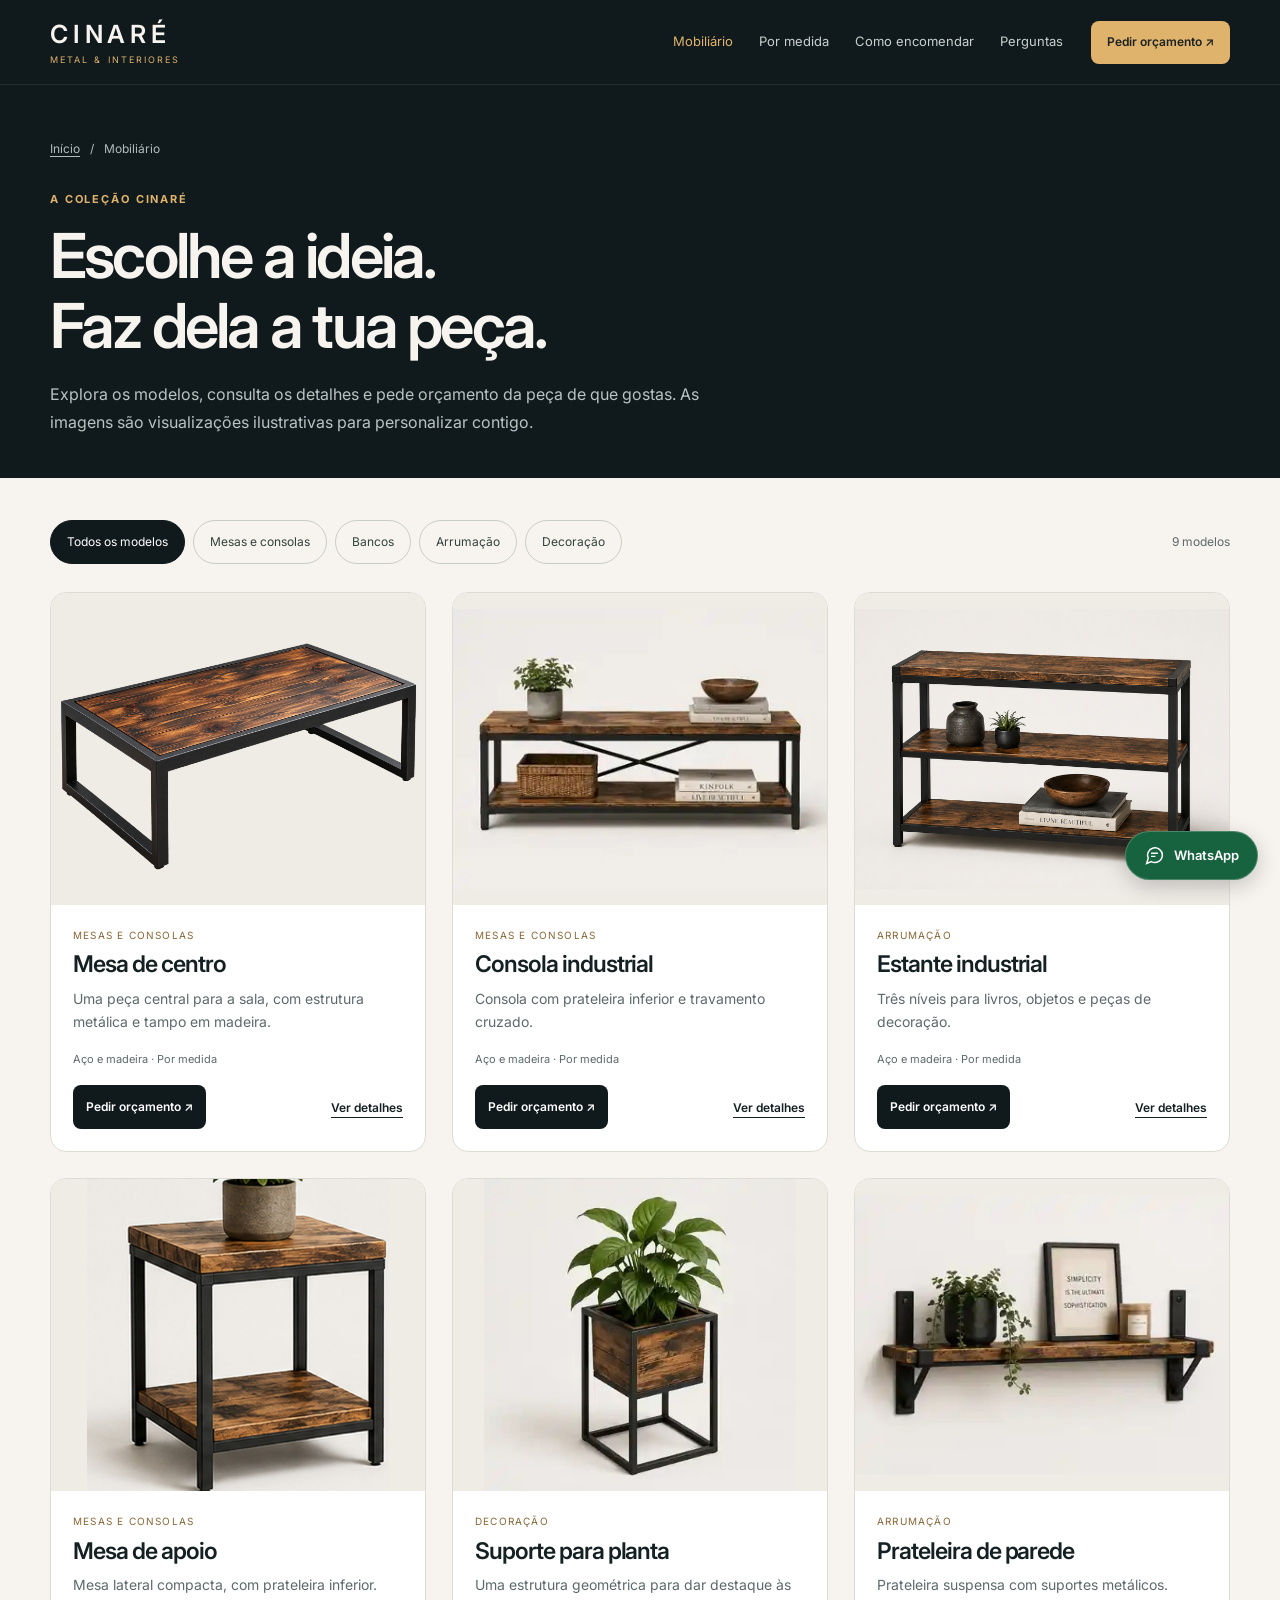
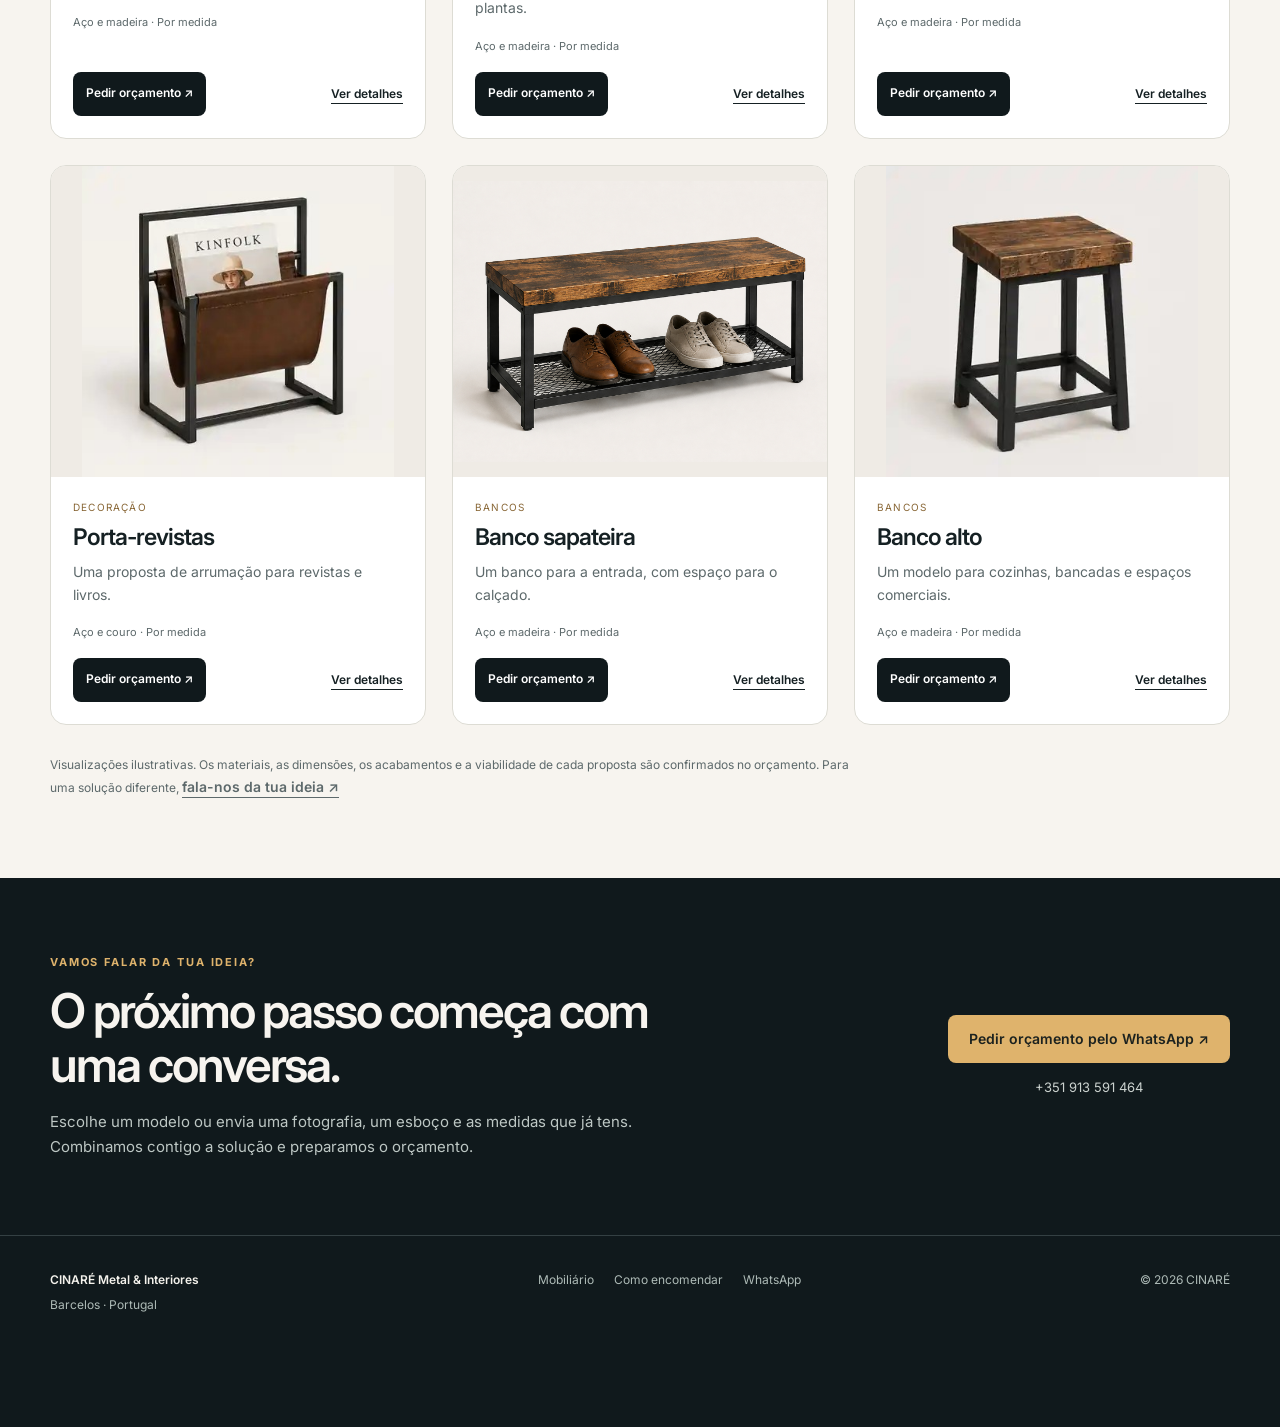
==== commit 3a3257ec: "Corrigir imagem da estante e publicar render do portão" ====
--- a/mobiliario-industrial.html
+++ b/mobiliario-industrial.html
@@ -87,9 +87,9 @@
   </div>
 </article>
 
-<article class="product-card" id="estante-industrial" data-product data-category="arrumacao" data-title="Estante industrial" data-image="./galeria/estante-industrial.jpg" data-details="Uma estante aberta para sala, entrada ou escritório. Podemos conversar sobre o espaço disponível, a utilização pretendida e o acabamento." data-material="Aço e madeira">
+<article class="product-card" id="estante-industrial" data-product data-category="arrumacao" data-title="Estante industrial" data-image="./galeria/estante-industrial-fea91459.png" data-details="Uma estante aberta para sala, entrada ou escritório. Podemos conversar sobre o espaço disponível, a utilização pretendida e o acabamento." data-material="Aço e madeira">
   <a class="product-photo" href="#estante-industrial" data-open-product="estante-industrial" aria-label="Ver detalhes: Estante industrial">
-    <img src="./galeria/estante-industrial.jpg" alt="Estante industrial — visualização ilustrativa" loading="lazy" decoding="async">
+    <img src="./galeria/estante-industrial-fea91459.png" alt="Estante industrial — visualização ilustrativa" loading="lazy" decoding="async">
   </a>
   <div class="product-copy">
     <span class="product-category">Arrumação</span>
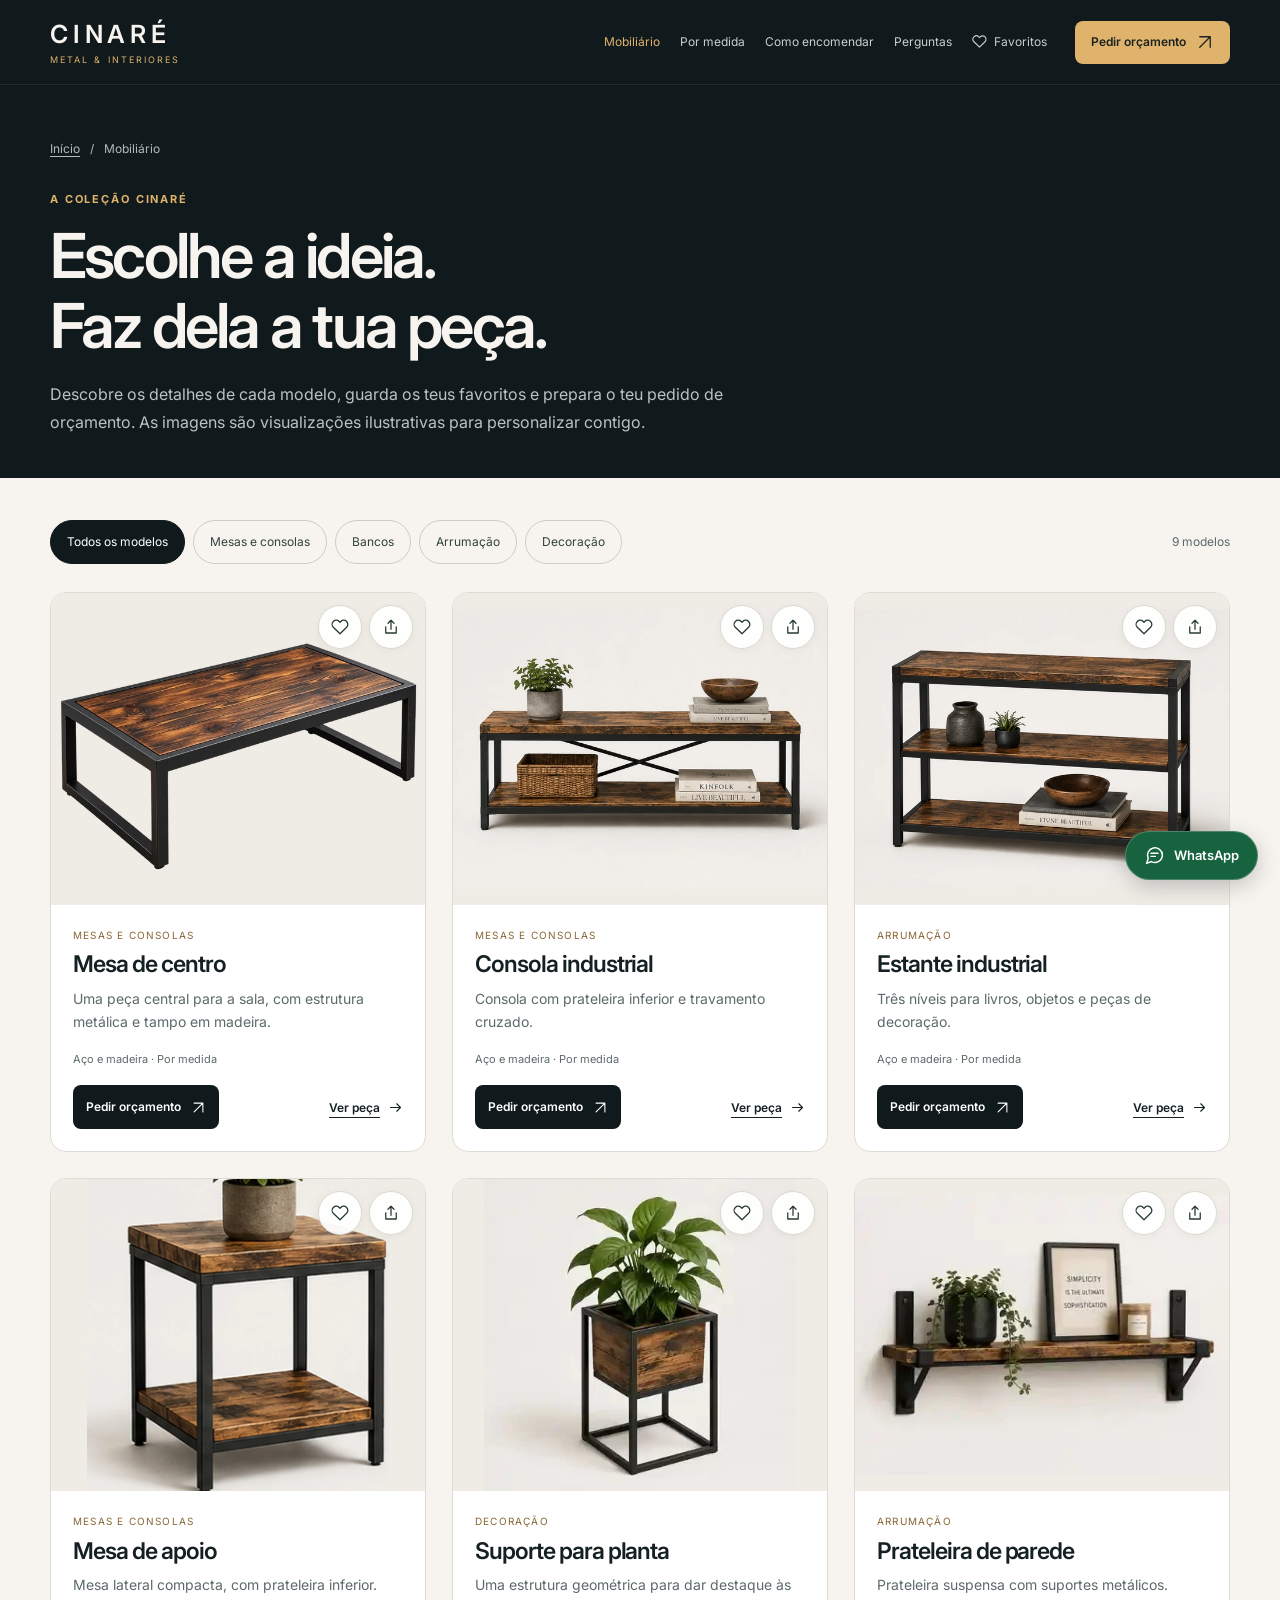
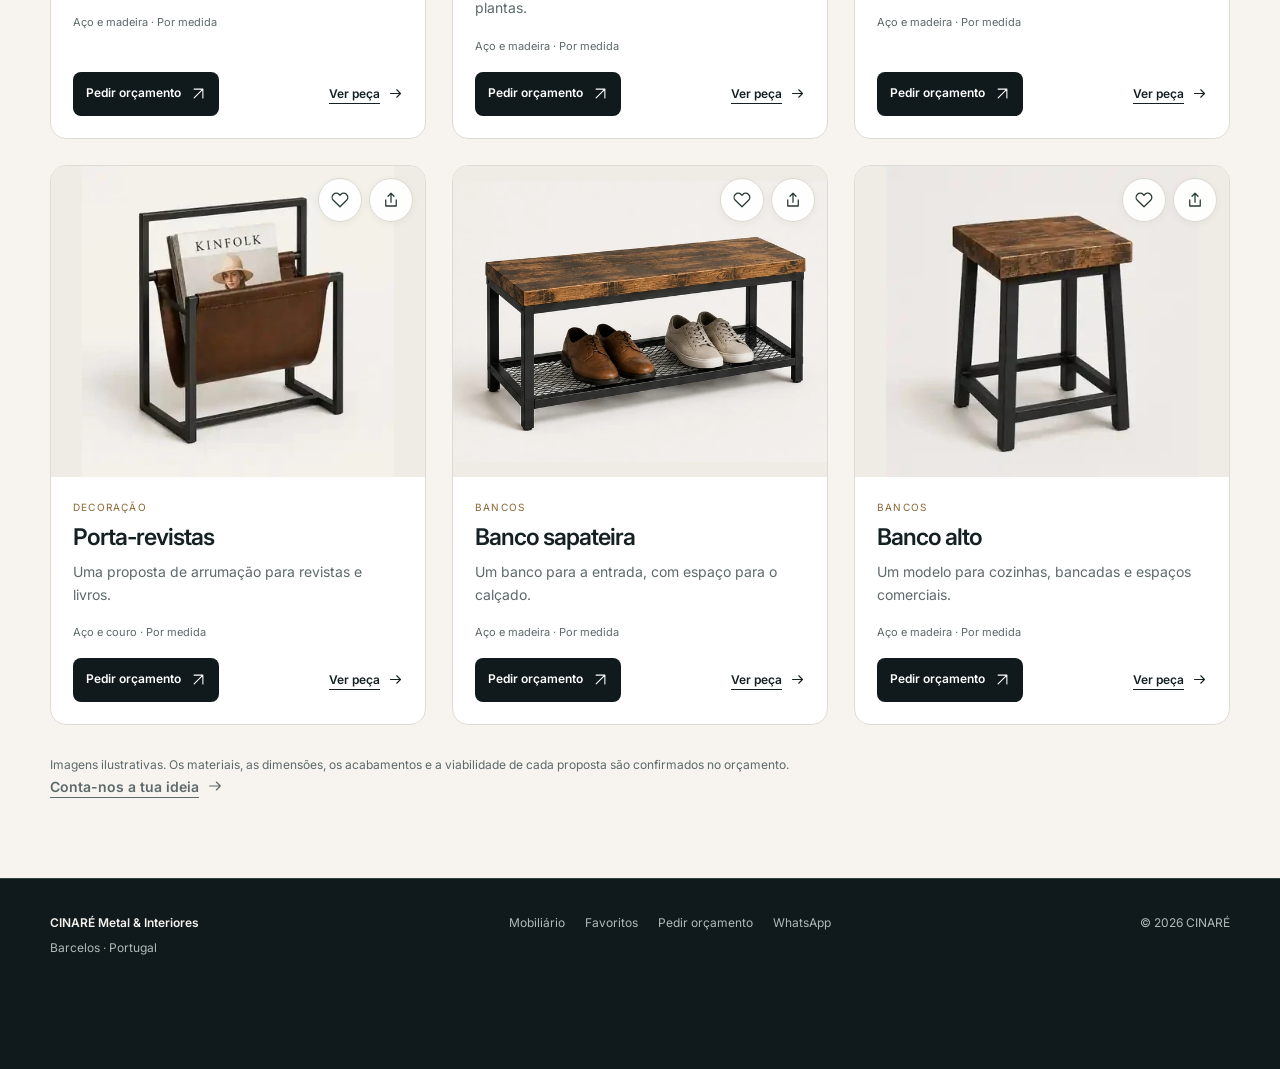
==== commit a041d9f5: "Adicionar orçamentos guiados, páginas de modelos e favoritos Criar nove fichas com partilha, modelos" ====
--- a/mobiliario-industrial.html
+++ b/mobiliario-industrial.html
@@ -1,256 +1,84 @@
 <!doctype html>
-<html lang="pt-PT">
-<head>
-  <meta charset="utf-8">
-  <meta name="viewport" content="width=device-width,initial-scale=1">
-  <meta name="theme-color" content="#10191c">
-  <meta name="description" content="Descobre mesas, bancos, estantes e peças de decoração em metal e madeira. Consulta os detalhes e pede orçamento para o teu modelo CINARÉ.">
-  <title>Mobiliário industrial por medida — CINARÉ</title>
-  <link rel="canonical" href="https://carloscinare.github.io/CINAREMETAL-INTERIORES/mobiliario-industrial.html">
-  <link rel="preconnect" href="https://fonts.googleapis.com">
-  <link rel="preconnect" href="https://fonts.gstatic.com" crossorigin>
-  <link href="https://fonts.googleapis.com/css2?family=Inter:wght@400;500;600;700&amp;display=swap" rel="stylesheet">
-  <link rel="stylesheet" href="./site.css?v=20261116-1">
-  <script src="./site.js?v=20261116-1" defer></script>
-</head>
-<body>
-<a class="skip-link" href="#conteudo">Saltar para o conteúdo</a>
-<header class="site-header">
-  <div class="wrap nav">
-    <a class="brand" href="./index.html" aria-label="CINARÉ Metal e Interiores — início">
-      <strong>CINARÉ</strong><span>Metal &amp; Interiores</span>
-    </a>
-    <button class="menu-toggle" type="button" data-menu-toggle aria-expanded="false" aria-controls="site-menu" aria-label="Abrir menu">
-      <svg viewBox="0 0 20 20" fill="none" stroke="currentColor" stroke-width="1.5" aria-hidden="true"><path d="M3 5h14M3 10h14M3 15h14"/></svg>Menu
-    </button>
-    <nav class="site-menu" id="site-menu" aria-label="Navegação principal">
-      <a href="./mobiliario-industrial.html" aria-current="page">Mobiliário</a>
-      <a href="./index.html#servicos">Por medida</a>
-      <a href="./index.html#processo">Como encomendar</a>
-      <a href="./index.html#perguntas">Perguntas</a>
-      <a class="mobile-quote btn btn-gold" href="https://wa.me/351913591464?text=Ol%C3%A1!%20Gostaria%20de%20pedir%20um%20or%C3%A7amento%20para%20um%20projeto%20por%20medida.">Pedir orçamento pelo WhatsApp</a>
-    </nav>
-    <a class="header-quote btn btn-gold" href="https://wa.me/351913591464?text=Ol%C3%A1!%20Gostaria%20de%20pedir%20um%20or%C3%A7amento%20para%20um%20projeto%20por%20medida.">Pedir orçamento ↗</a>
-  </div>
-</header>
-<main id="conteudo">
-  <section class="catalog-hero dark" aria-labelledby="catalog-title">
-    <div class="wrap">
-      <nav class="breadcrumb" aria-label="Localização na página"><a href="./index.html">Início</a><span aria-hidden="true">/</span><span aria-current="page">Mobiliário</span></nav>
-      <span class="eyebrow">A coleção CINARÉ</span>
-      <h1 id="catalog-title">Escolhe a ideia.<br>Faz dela a tua peça.</h1>
-      <p class="lead">Explora os modelos, consulta os detalhes e pede orçamento da peça de que gostas. As imagens são visualizações ilustrativas para personalizar contigo.</p>
-    </div>
-  </section>
-  <section class="catalog-section" aria-label="Modelos de mobiliário">
-    <div class="wrap">
-      <div class="catalog-toolbar">
-        <div class="filters" role="group" aria-label="Filtrar modelos por categoria">
-          <button class="filter-btn" type="button" data-filter="todos" aria-pressed="true" aria-controls="catalog-grid">Todos os modelos</button>
-          <button class="filter-btn" type="button" data-filter="mesas" aria-pressed="false" aria-controls="catalog-grid">Mesas e consolas</button>
-          <button class="filter-btn" type="button" data-filter="bancos" aria-pressed="false" aria-controls="catalog-grid">Bancos</button>
-          <button class="filter-btn" type="button" data-filter="arrumacao" aria-pressed="false" aria-controls="catalog-grid">Arrumação</button>
-          <button class="filter-btn" type="button" data-filter="decoracao" aria-pressed="false" aria-controls="catalog-grid">Decoração</button>
-        </div>
-        <p class="catalog-count" aria-live="polite" aria-atomic="true"><span data-count>9</span> modelos</p>
-      </div>
-      <div class="catalog-grid" id="catalog-grid">
-<article class="product-card" id="mesa-centro" data-product data-category="mesas" data-title="Mesa de centro" data-image="./mesa-centro.png" data-details="Um modelo de linhas simples que combina metal e madeira. Partilha as medidas do teu espaço para definirmos as dimensões e o acabamento." data-material="Aço e madeira">
-  <a class="product-photo" href="#mesa-centro" data-open-product="mesa-centro" aria-label="Ver detalhes: Mesa de centro">
-    <img src="./mesa-centro.png" alt="Mesa de centro — visualização ilustrativa" loading="lazy" decoding="async">
-  </a>
-  <div class="product-copy">
-    <span class="product-category">Mesas e consolas</span>
-    <h3><a href="#mesa-centro" data-open-product="mesa-centro">Mesa de centro</a></h3>
-    <p class="product-description">Uma peça central para a sala, com estrutura metálica e tampo em madeira.</p>
-    <p class="product-material">Aço e madeira · Por medida</p>
-    <div class="product-actions">
-      <a class="btn btn-dark" href="https://wa.me/351913591464?text=Ol%C3%A1!%20Gostaria%20de%20pedir%20um%20or%C3%A7amento%20para%3A%20Mesa%20de%20centro." data-quote aria-label="Pedir orçamento pelo WhatsApp: Mesa de centro">Pedir orçamento ↗</a>
-      <a class="text-link" href="#mesa-centro" data-open-product="mesa-centro">Ver detalhes</a>
-    </div>
-  </div>
-</article>
-
-<article class="product-card" id="consola-industrial" data-product data-category="mesas" data-title="Consola industrial" data-image="./galeria/consola-industrial-nova.jpg" data-details="Uma proposta para a entrada, sala ou corredor, com prateleira inferior. As medidas, o tom da madeira e a cor da estrutura são definidos no orçamento." data-material="Aço e madeira">
-  <a class="product-photo" href="#consola-industrial" data-open-product="consola-industrial" aria-label="Ver detalhes: Consola industrial">
-    <img src="./galeria/consola-industrial-nova.jpg" alt="Consola industrial — visualização ilustrativa" loading="lazy" decoding="async">
-  </a>
-  <div class="product-copy">
-    <span class="product-category">Mesas e consolas</span>
-    <h3><a href="#consola-industrial" data-open-product="consola-industrial">Consola industrial</a></h3>
-    <p class="product-description">Consola com prateleira inferior e travamento cruzado.</p>
-    <p class="product-material">Aço e madeira · Por medida</p>
-    <div class="product-actions">
-      <a class="btn btn-dark" href="https://wa.me/351913591464?text=Ol%C3%A1!%20Gostaria%20de%20pedir%20um%20or%C3%A7amento%20para%3A%20Consola%20industrial." data-quote aria-label="Pedir orçamento pelo WhatsApp: Consola industrial">Pedir orçamento ↗</a>
-      <a class="text-link" href="#consola-industrial" data-open-product="consola-industrial">Ver detalhes</a>
-    </div>
-  </div>
-</article>
-
-<article class="product-card" id="estante-industrial" data-product data-category="arrumacao" data-title="Estante industrial" data-image="./galeria/estante-industrial-fea91459.png" data-details="Uma estante aberta para sala, entrada ou escritório. Podemos conversar sobre o espaço disponível, a utilização pretendida e o acabamento." data-material="Aço e madeira">
-  <a class="product-photo" href="#estante-industrial" data-open-product="estante-industrial" aria-label="Ver detalhes: Estante industrial">
-    <img src="./galeria/estante-industrial-fea91459.png" alt="Estante industrial — visualização ilustrativa" loading="lazy" decoding="async">
-  </a>
-  <div class="product-copy">
-    <span class="product-category">Arrumação</span>
-    <h3><a href="#estante-industrial" data-open-product="estante-industrial">Estante industrial</a></h3>
-    <p class="product-description">Três níveis para livros, objetos e peças de decoração.</p>
-    <p class="product-material">Aço e madeira · Por medida</p>
-    <div class="product-actions">
-      <a class="btn btn-dark" href="https://wa.me/351913591464?text=Ol%C3%A1!%20Gostaria%20de%20pedir%20um%20or%C3%A7amento%20para%3A%20Estante%20industrial." data-quote aria-label="Pedir orçamento pelo WhatsApp: Estante industrial">Pedir orçamento ↗</a>
-      <a class="text-link" href="#estante-industrial" data-open-product="estante-industrial">Ver detalhes</a>
-    </div>
-  </div>
-</article>
-
-<article class="product-card" id="mesa-apoio" data-product data-category="mesas" data-title="Mesa de apoio" data-image="./galeria/mesa-apoio-nova.jpg" data-details="Uma proposta para ter junto ao sofá ou num canto de leitura. Indica as medidas desejadas para adaptarmos o modelo ao teu espaço." data-material="Aço e madeira">
-  <a class="product-photo" href="#mesa-apoio" data-open-product="mesa-apoio" aria-label="Ver detalhes: Mesa de apoio">
-    <img src="./galeria/mesa-apoio-nova.jpg" alt="Mesa de apoio — visualização ilustrativa" loading="lazy" decoding="async">
-  </a>
-  <div class="product-copy">
-    <span class="product-category">Mesas e consolas</span>
-    <h3><a href="#mesa-apoio" data-open-product="mesa-apoio">Mesa de apoio</a></h3>
-    <p class="product-description">Mesa lateral compacta, com prateleira inferior.</p>
-    <p class="product-material">Aço e madeira · Por medida</p>
-    <div class="product-actions">
-      <a class="btn btn-dark" href="https://wa.me/351913591464?text=Ol%C3%A1!%20Gostaria%20de%20pedir%20um%20or%C3%A7amento%20para%3A%20Mesa%20de%20apoio." data-quote aria-label="Pedir orçamento pelo WhatsApp: Mesa de apoio">Pedir orçamento ↗</a>
-      <a class="text-link" href="#mesa-apoio" data-open-product="mesa-apoio">Ver detalhes</a>
-    </div>
-  </div>
-</article>
-
-<article class="product-card" id="suporte-planta" data-product data-category="decoracao" data-title="Suporte para planta" data-image="./galeria/suporte-planta.jpg" data-details="Uma ideia de suporte com estrutura metálica e caixa em madeira. O tamanho e o acabamento são combinados de acordo com a utilização pretendida." data-material="Aço e madeira">
-  <a class="product-photo" href="#suporte-planta" data-open-product="suporte-planta" aria-label="Ver detalhes: Suporte para planta">
-    <img src="./galeria/suporte-planta.jpg" alt="Suporte para planta — visualização ilustrativa" loading="lazy" decoding="async">
-  </a>
-  <div class="product-copy">
-    <span class="product-category">Decoração</span>
-    <h3><a href="#suporte-planta" data-open-product="suporte-planta">Suporte para planta</a></h3>
-    <p class="product-description">Uma estrutura geométrica para dar destaque às plantas.</p>
-    <p class="product-material">Aço e madeira · Por medida</p>
-    <div class="product-actions">
-      <a class="btn btn-dark" href="https://wa.me/351913591464?text=Ol%C3%A1!%20Gostaria%20de%20pedir%20um%20or%C3%A7amento%20para%3A%20Suporte%20para%20planta." data-quote aria-label="Pedir orçamento pelo WhatsApp: Suporte para planta">Pedir orçamento ↗</a>
-      <a class="text-link" href="#suporte-planta" data-open-product="suporte-planta">Ver detalhes</a>
-    </div>
-  </div>
-</article>
-
-<article class="product-card" id="prateleira-parede" data-product data-category="arrumacao" data-title="Prateleira de parede" data-image="./galeria/prateleira-parede-nova.jpg" data-details="Uma solução para expor livros e objetos sem ocupar o chão. Partilha o comprimento pretendido e o tipo de parede para avaliarmos a solução." data-material="Aço e madeira">
-  <a class="product-photo" href="#prateleira-parede" data-open-product="prateleira-parede" aria-label="Ver detalhes: Prateleira de parede">
-    <img src="./galeria/prateleira-parede-nova.jpg" alt="Prateleira de parede — visualização ilustrativa" loading="lazy" decoding="async">
-  </a>
-  <div class="product-copy">
-    <span class="product-category">Arrumação</span>
-    <h3><a href="#prateleira-parede" data-open-product="prateleira-parede">Prateleira de parede</a></h3>
-    <p class="product-description">Prateleira suspensa com suportes metálicos.</p>
-    <p class="product-material">Aço e madeira · Por medida</p>
-    <div class="product-actions">
-      <a class="btn btn-dark" href="https://wa.me/351913591464?text=Ol%C3%A1!%20Gostaria%20de%20pedir%20um%20or%C3%A7amento%20para%3A%20Prateleira%20de%20parede." data-quote aria-label="Pedir orçamento pelo WhatsApp: Prateleira de parede">Pedir orçamento ↗</a>
-      <a class="text-link" href="#prateleira-parede" data-open-product="prateleira-parede">Ver detalhes</a>
-    </div>
-  </div>
-</article>
-
-<article class="product-card" id="porta-revistas" data-product data-category="decoracao" data-title="Porta-revistas" data-image="./galeria/porta-revistas.jpg" data-details="Um modelo de inspiração industrial para ter junto ao sofá ou numa zona de leitura. Os materiais e acabamentos finais são definidos contigo no orçamento." data-material="Aço e couro">
-  <a class="product-photo" href="#porta-revistas" data-open-product="porta-revistas" aria-label="Ver detalhes: Porta-revistas">
-    <img src="./galeria/porta-revistas.jpg" alt="Porta-revistas — visualização ilustrativa" loading="lazy" decoding="async">
-  </a>
-  <div class="product-copy">
-    <span class="product-category">Decoração</span>
-    <h3><a href="#porta-revistas" data-open-product="porta-revistas">Porta-revistas</a></h3>
-    <p class="product-description">Uma proposta de arrumação para revistas e livros.</p>
-    <p class="product-material">Aço e couro · Por medida</p>
-    <div class="product-actions">
-      <a class="btn btn-dark" href="https://wa.me/351913591464?text=Ol%C3%A1!%20Gostaria%20de%20pedir%20um%20or%C3%A7amento%20para%3A%20Porta-revistas." data-quote aria-label="Pedir orçamento pelo WhatsApp: Porta-revistas">Pedir orçamento ↗</a>
-      <a class="text-link" href="#porta-revistas" data-open-product="porta-revistas">Ver detalhes</a>
-    </div>
-  </div>
-</article>
-
-<article class="product-card" id="banco-sapateira" data-product data-category="bancos" data-title="Banco sapateira" data-image="./galeria/banco-sapateira-novo.jpg" data-details="Combina um tampo em madeira com uma prateleira metálica para calçado. Partilha a largura disponível para definirmos a peça à tua medida." data-material="Aço e madeira">
-  <a class="product-photo" href="#banco-sapateira" data-open-product="banco-sapateira" aria-label="Ver detalhes: Banco sapateira">
-    <img src="./galeria/banco-sapateira-novo.jpg" alt="Banco sapateira — visualização ilustrativa" loading="lazy" decoding="async">
-  </a>
-  <div class="product-copy">
-    <span class="product-category">Bancos</span>
-    <h3><a href="#banco-sapateira" data-open-product="banco-sapateira">Banco sapateira</a></h3>
-    <p class="product-description">Um banco para a entrada, com espaço para o calçado.</p>
-    <p class="product-material">Aço e madeira · Por medida</p>
-    <div class="product-actions">
-      <a class="btn btn-dark" href="https://wa.me/351913591464?text=Ol%C3%A1!%20Gostaria%20de%20pedir%20um%20or%C3%A7amento%20para%3A%20Banco%20sapateira." data-quote aria-label="Pedir orçamento pelo WhatsApp: Banco sapateira">Pedir orçamento ↗</a>
-      <a class="text-link" href="#banco-sapateira" data-open-product="banco-sapateira">Ver detalhes</a>
-    </div>
-  </div>
-</article>
-
-<article class="product-card" id="banco-alto" data-product data-category="bancos" data-title="Banco alto" data-image="./galeria/banco-alto-novo.jpg" data-details="Uma proposta de banco alto em metal e madeira. A altura da bancada e o uso pretendido ajudam a definir as dimensões e o acabamento." data-material="Aço e madeira">
-  <a class="product-photo" href="#banco-alto" data-open-product="banco-alto" aria-label="Ver detalhes: Banco alto">
-    <img src="./galeria/banco-alto-novo.jpg" alt="Banco alto — visualização ilustrativa" loading="lazy" decoding="async">
-  </a>
-  <div class="product-copy">
-    <span class="product-category">Bancos</span>
-    <h3><a href="#banco-alto" data-open-product="banco-alto">Banco alto</a></h3>
-    <p class="product-description">Um modelo para cozinhas, bancadas e espaços comerciais.</p>
-    <p class="product-material">Aço e madeira · Por medida</p>
-    <div class="product-actions">
-      <a class="btn btn-dark" href="https://wa.me/351913591464?text=Ol%C3%A1!%20Gostaria%20de%20pedir%20um%20or%C3%A7amento%20para%3A%20Banco%20alto." data-quote aria-label="Pedir orçamento pelo WhatsApp: Banco alto">Pedir orçamento ↗</a>
-      <a class="text-link" href="#banco-alto" data-open-product="banco-alto">Ver detalhes</a>
-    </div>
-  </div>
-</article></div>
-      <p class="catalog-note">Visualizações ilustrativas. Os materiais, as dimensões, os acabamentos e a viabilidade de cada proposta são confirmados no orçamento. Para uma solução diferente, <a class="text-link" href="https://wa.me/351913591464?text=Ol%C3%A1!%20Gostaria%20de%20pedir%20um%20or%C3%A7amento%20para%20um%20projeto%20por%20medida.">fala-nos da tua ideia ↗</a></p>
-    </div>
-  </section>
-  
-<section class="contact-section dark" id="contacto">
-  <div class="wrap contact-layout">
-    <div>
-      <span class="eyebrow">Vamos falar da tua ideia?</span>
-      <h2>O próximo passo começa com uma conversa.</h2>
-      <p>Escolhe um modelo ou envia uma fotografia, um esboço e as medidas que já tens. Combinamos contigo a solução e preparamos o orçamento.</p>
-    </div>
-    <div class="contact-actions">
-      <a class="btn btn-gold" href="https://wa.me/351913591464?text=Ol%C3%A1!%20Gostaria%20de%20pedir%20um%20or%C3%A7amento%20para%20um%20projeto%20por%20medida.">Pedir orçamento pelo WhatsApp ↗</a>
-      <a class="contact-number" href="https://wa.me/351913591464?text=Ol%C3%A1!%20Gostaria%20de%20pedir%20um%20or%C3%A7amento%20para%20um%20projeto%20por%20medida.">+351 913 591 464</a>
-    </div>
-  </div>
-</section>
-</main>
-<dialog class="product-dialog" id="product-dialog" aria-labelledby="dialog-title" aria-describedby="dialog-description">
-  <button class="dialog-close" type="button" data-close-dialog aria-label="Fechar detalhes da peça">×</button>
-  <div class="dialog-grid">
-    <div class="dialog-image-wrap"><img id="dialog-image" alt=""></div>
-    <div class="dialog-copy">
-      <span class="eyebrow">Modelo por medida · Imagem ilustrativa</span>
-      <h2 id="dialog-title">Detalhes da peça</h2>
-      <p id="dialog-description">Consulta os detalhes do modelo e pede orçamento.</p>
-      <dl class="dialog-specs">
-        <div><dt>Materiais da proposta</dt><dd id="dialog-material">A combinar</dd></div>
-        <div><dt>Personalização</dt><dd>Medidas, cor e acabamento a combinar.</dd></div>
-        <div><dt>Preço e prazo</dt><dd>Definidos no orçamento para a tua peça.</dd></div>
-      </dl>
-      <a class="btn btn-dark" id="dialog-quote" href="https://wa.me/351913591464?text=Ol%C3%A1!%20Gostaria%20de%20pedir%20um%20or%C3%A7amento%20para%20um%20projeto%20por%20medida.">Pedir orçamento desta peça ↗</a>
-      <p class="dialog-quote-note">Abre o WhatsApp com o nome do modelo preenchido.</p>
-    </div>
-  </div>
-  <div class="dialog-bottom">
-    <button type="button" data-prev-product aria-label="Ver peça anterior">←</button>
-    <span class="dialog-position" id="dialog-position" aria-live="polite"></span>
-    <button type="button" data-next-product aria-label="Ver peça seguinte">→</button>
-  </div>
-</dialog>
-
-<footer class="site-footer">
-  <div class="wrap footer-grid">
-    <div><span class="footer-title">CINARÉ Metal &amp; Interiores</span>Barcelos · Portugal</div>
-    <nav class="footer-links" aria-label="Navegação do rodapé">
-      <a href="./mobiliario-industrial.html">Mobiliário</a>
-      <a href="./index.html#processo">Como encomendar</a>
-      <a href="https://wa.me/351913591464?text=Ol%C3%A1!%20Gostaria%20de%20pedir%20um%20or%C3%A7amento%20para%20um%20projeto%20por%20medida.">WhatsApp</a>
-    </nav>
-    <div>© 2026 CINARÉ</div>
-  </div>
-</footer>
-<a class="whatsapp-float" href="https://wa.me/351913591464?text=Ol%C3%A1!%20Gostaria%20de%20pedir%20um%20or%C3%A7amento%20para%20um%20projeto%20por%20medida." aria-label="Falar com a CINARÉ pelo WhatsApp"><svg viewBox="0 0 24 24" fill="none" stroke="currentColor" stroke-width="1.7" aria-hidden="true"><path d="M21 11.5a8.5 8.5 0 0 1-12.6 7.4L3 21l1.8-5.7A8.5 8.5 0 1 1 21 11.5Z"/><path d="M8 9.5h8M8 13h5"/></svg><span>WhatsApp</span></a>
-</body>
-</html>
+<html lang="pt-PT"><head>
+<meta charset="utf-8"><meta name="viewport" content="width=device-width,initial-scale=1">
+<meta name="theme-color" content="#10191c"><title>Mobiliário industrial por medida — CINARÉ</title>
+<meta name="description" content="Explora nove modelos em metal e madeira, guarda favoritos e prepara o pedido de orçamento para a tua peça CINARÉ.">
+<link rel="canonical" href="https://carloscinare.github.io/CINAREMETAL-INTERIORES/mobiliario-industrial.html">
+<meta property="og:type" content="website"><meta property="og:locale" content="pt_PT">
+<meta property="og:site_name" content="CINARÉ Metal &amp; Interiores">
+<meta property="og:title" content="Mobiliário industrial por medida — CINARÉ"><meta property="og:description" content="Explora nove modelos em metal e madeira, guarda favoritos e prepara o pedido de orçamento para a tua peça CINARÉ.">
+<meta property="og:url" content="https://carloscinare.github.io/CINAREMETAL-INTERIORES/mobiliario-industrial.html"><meta property="og:image" content="https://carloscinare.github.io/CINAREMETAL-INTERIORES/imagens/mesa-centro-a504366f-partilha.jpg">
+<meta property="og:image:width" content="1200"><meta property="og:image:height" content="900">
+<meta property="og:image:alt" content="Mesa de centro — visualização ilustrativa">
+<meta name="twitter:card" content="summary_large_image">
+<meta name="twitter:title" content="Mobiliário industrial por medida — CINARÉ"><meta name="twitter:image" content="https://carloscinare.github.io/CINAREMETAL-INTERIORES/imagens/mesa-centro-a504366f-partilha.jpg">
+<link rel="preconnect" href="https://fonts.googleapis.com"><link rel="preconnect" href="https://fonts.gstatic.com" crossorigin>
+<link href="https://fonts.googleapis.com/css2?family=Inter:wght@400;500;600;700&amp;display=swap" rel="stylesheet">
+<link rel="stylesheet" href="./site.css?v=20261117-2"><link rel="stylesheet" href="./features.css?v=20261117-2">
+<script src="./catalogo.js?v=20261117-2" defer></script><script src="./app.js?v=20261117-2" defer></script>
+</head><body data-page="catalog" data-root="./"><a class="skip-link" href="#conteudo">Saltar para o conteúdo</a>
+<header class="site-header"><div class="wrap nav">
+<a class="brand" href="./index.html#inicio" aria-label="CINARÉ Metal e Interiores — início"><strong>CINARÉ</strong><span>Metal &amp; Interiores</span></a>
+<button class="menu-toggle" type="button" data-menu-toggle aria-expanded="false" aria-controls="site-menu" aria-label="Abrir menu"><svg class="ui-icon" viewBox="0 0 24 24" fill="none" stroke="currentColor" stroke-width="1.7" stroke-linecap="round" stroke-linejoin="round" aria-hidden="true"><path d="M4 6h16M4 12h16M4 18h16"/></svg>Menu</button>
+<nav class="site-menu" id="site-menu" aria-label="Navegação principal">
+<a href="./mobiliario-industrial.html" aria-current="page">Mobiliário</a><a href="./index.html#servicos">Por medida</a><a href="./index.html#processo">Como encomendar</a>
+<a href="./index.html#perguntas">Perguntas</a><a class="favorites-nav" href="./favoritos.html"><svg class="ui-icon" viewBox="0 0 24 24" fill="none" stroke="currentColor" stroke-width="1.7" stroke-linecap="round" stroke-linejoin="round" aria-hidden="true"><path d="M20.8 4.6a5.5 5.5 0 0 0-7.8 0L12 5.7l-1.1-1.1a5.5 5.5 0 0 0-7.8 7.8L12 21l8.8-8.6a5.5 5.5 0 0 0 0-7.8Z"/></svg>Favoritos <span class="favorite-count" data-favorite-count hidden>0</span></a>
+<a class="mobile-quote btn btn-gold" href="./orcamento.html">Pedir orçamento <svg class="ui-icon" viewBox="0 0 24 24" fill="none" stroke="currentColor" stroke-width="1.7" stroke-linecap="round" stroke-linejoin="round" aria-hidden="true"><path d="M5 19 19 5M5 5h14v14"/></svg></a></nav>
+<a class="header-quote btn btn-gold" href="./orcamento.html">Pedir orçamento <svg class="ui-icon" viewBox="0 0 24 24" fill="none" stroke="currentColor" stroke-width="1.7" stroke-linecap="round" stroke-linejoin="round" aria-hidden="true"><path d="M5 19 19 5M5 5h14v14"/></svg></a>
+</div></header><main id="conteudo"><section class="catalog-hero dark"><div class="wrap"><nav class="breadcrumb" aria-label="Localização na página"><a href="./index.html">Início</a><span aria-hidden="true">/</span><span aria-current="page">Mobiliário</span></nav><span class="eyebrow">A coleção CINARÉ</span><h1>Escolhe a ideia.<br>Faz dela a tua peça.</h1><p class="lead">Descobre os detalhes de cada modelo, guarda os teus favoritos e prepara o teu pedido de orçamento. As imagens são visualizações ilustrativas para personalizar contigo.</p></div></section>
+<section class="catalog-section" aria-label="Modelos de mobiliário"><div class="wrap"><div class="catalog-toolbar"><div class="filters" role="group" aria-label="Filtrar modelos por categoria" data-js hidden><button class="filter-btn" type="button" data-filter="todos" aria-pressed="true" aria-controls="catalog-grid">Todos os modelos</button><button class="filter-btn" type="button" data-filter="mesas" aria-pressed="false" aria-controls="catalog-grid">Mesas e consolas</button><button class="filter-btn" type="button" data-filter="bancos" aria-pressed="false" aria-controls="catalog-grid">Bancos</button><button class="filter-btn" type="button" data-filter="arrumacao" aria-pressed="false" aria-controls="catalog-grid">Arrumação</button><button class="filter-btn" type="button" data-filter="decoracao" aria-pressed="false" aria-controls="catalog-grid">Decoração</button></div><p class="catalog-count" aria-live="polite" aria-atomic="true"><span data-count>9</span> <span data-count-label>modelos</span></p></div>
+<div class="catalog-grid" id="catalog-grid"><article class="product-card" id="mesa-centro" data-product="mesa-centro" data-category="mesas">
+<div class="product-media"><a class="product-photo" href="./modelos/mesa-centro.html" aria-label="Ver Mesa de centro"><img src="./imagens/mesa-centro-a504366f-640.webp" srcset="./imagens/mesa-centro-a504366f-320.webp 320w, ./imagens/mesa-centro-a504366f-640.webp 640w, ./imagens/mesa-centro-a504366f-960.webp 960w, ./imagens/mesa-centro-a504366f-1280.webp 1280w, ./imagens/mesa-centro-a504366f-1448.webp 1448w" sizes="(max-width: 560px) calc(100vw - 36px), (max-width: 800px) 46vw, 380px" width="1448" height="1086" alt="Mesa de centro — visualização ilustrativa" loading="eager" decoding="async" fetchpriority="high"></a><div class="product-tools"><button class="icon-button favorite-toggle" type="button" data-favorite="mesa-centro" aria-pressed="false" aria-label="Guardar Mesa de centro nos favoritos" hidden><svg class="ui-icon" viewBox="0 0 24 24" fill="none" stroke="currentColor" stroke-width="1.7" stroke-linecap="round" stroke-linejoin="round" aria-hidden="true"><path d="M20.8 4.6a5.5 5.5 0 0 0-7.8 0L12 5.7l-1.1-1.1a5.5 5.5 0 0 0-7.8 7.8L12 21l8.8-8.6a5.5 5.5 0 0 0 0-7.8Z"/></svg></button>
+<button class="icon-button" type="button" data-share="mesa-centro" aria-label="Partilhar Mesa de centro" hidden><svg class="ui-icon" viewBox="0 0 24 24" fill="none" stroke="currentColor" stroke-width="1.7" stroke-linecap="round" stroke-linejoin="round" aria-hidden="true"><path d="M12 15V3m-4 4 4-4 4 4M5 12v8h14v-8"/></svg></button></div></div>
+<div class="product-copy"><span class="product-category">Mesas e consolas</span><h3><a href="./modelos/mesa-centro.html">Mesa de centro</a></h3>
+<p class="product-description">Uma peça central para a sala, com estrutura metálica e tampo em madeira.</p><p class="product-material">Aço e madeira · Por medida</p>
+<div class="product-actions"><a class="btn btn-dark" href="./orcamento.html?modelo=mesa-centro">Pedir orçamento <svg class="ui-icon" viewBox="0 0 24 24" fill="none" stroke="currentColor" stroke-width="1.7" stroke-linecap="round" stroke-linejoin="round" aria-hidden="true"><path d="M5 19 19 5M5 5h14v14"/></svg></a><a class="text-link" href="./modelos/mesa-centro.html">Ver peça <svg class="ui-icon" viewBox="0 0 24 24" fill="none" stroke="currentColor" stroke-width="1.7" stroke-linecap="round" stroke-linejoin="round" aria-hidden="true"><path d="M4 12h16m-6-6 6 6-6 6"/></svg></a></div></div></article><article class="product-card" id="consola-industrial" data-product="consola-industrial" data-category="mesas">
+<div class="product-media"><a class="product-photo" href="./modelos/consola-industrial.html" aria-label="Ver Consola industrial"><img src="./imagens/consola-industrial-3e8d62cb-640.webp" srcset="./imagens/consola-industrial-3e8d62cb-320.webp 320w, ./imagens/consola-industrial-3e8d62cb-640.webp 640w, ./imagens/consola-industrial-3e8d62cb-960.webp 960w, ./imagens/consola-industrial-3e8d62cb-1280.webp 1280w, ./imagens/consola-industrial-3e8d62cb-1448.webp 1448w" sizes="(max-width: 560px) calc(100vw - 36px), (max-width: 800px) 46vw, 380px" width="1448" height="1086" alt="Consola industrial — visualização ilustrativa" loading="eager" decoding="async" fetchpriority="high"></a><div class="product-tools"><button class="icon-button favorite-toggle" type="button" data-favorite="consola-industrial" aria-pressed="false" aria-label="Guardar Consola industrial nos favoritos" hidden><svg class="ui-icon" viewBox="0 0 24 24" fill="none" stroke="currentColor" stroke-width="1.7" stroke-linecap="round" stroke-linejoin="round" aria-hidden="true"><path d="M20.8 4.6a5.5 5.5 0 0 0-7.8 0L12 5.7l-1.1-1.1a5.5 5.5 0 0 0-7.8 7.8L12 21l8.8-8.6a5.5 5.5 0 0 0 0-7.8Z"/></svg></button>
+<button class="icon-button" type="button" data-share="consola-industrial" aria-label="Partilhar Consola industrial" hidden><svg class="ui-icon" viewBox="0 0 24 24" fill="none" stroke="currentColor" stroke-width="1.7" stroke-linecap="round" stroke-linejoin="round" aria-hidden="true"><path d="M12 15V3m-4 4 4-4 4 4M5 12v8h14v-8"/></svg></button></div></div>
+<div class="product-copy"><span class="product-category">Mesas e consolas</span><h3><a href="./modelos/consola-industrial.html">Consola industrial</a></h3>
+<p class="product-description">Consola com prateleira inferior e travamento cruzado.</p><p class="product-material">Aço e madeira · Por medida</p>
+<div class="product-actions"><a class="btn btn-dark" href="./orcamento.html?modelo=consola-industrial">Pedir orçamento <svg class="ui-icon" viewBox="0 0 24 24" fill="none" stroke="currentColor" stroke-width="1.7" stroke-linecap="round" stroke-linejoin="round" aria-hidden="true"><path d="M5 19 19 5M5 5h14v14"/></svg></a><a class="text-link" href="./modelos/consola-industrial.html">Ver peça <svg class="ui-icon" viewBox="0 0 24 24" fill="none" stroke="currentColor" stroke-width="1.7" stroke-linecap="round" stroke-linejoin="round" aria-hidden="true"><path d="M4 12h16m-6-6 6 6-6 6"/></svg></a></div></div></article><article class="product-card" id="estante-industrial" data-product="estante-industrial" data-category="arrumacao">
+<div class="product-media"><a class="product-photo" href="./modelos/estante-industrial.html" aria-label="Ver Estante industrial"><img src="./imagens/estante-industrial-1230ae06-640.webp" srcset="./imagens/estante-industrial-1230ae06-320.webp 320w, ./imagens/estante-industrial-1230ae06-640.webp 640w, ./imagens/estante-industrial-1230ae06-960.webp 960w, ./imagens/estante-industrial-1230ae06-1280.webp 1280w, ./imagens/estante-industrial-1230ae06-1448.webp 1448w" sizes="(max-width: 560px) calc(100vw - 36px), (max-width: 800px) 46vw, 380px" width="1448" height="1086" alt="Estante industrial — visualização ilustrativa" loading="eager" decoding="async" fetchpriority="high"></a><div class="product-tools"><button class="icon-button favorite-toggle" type="button" data-favorite="estante-industrial" aria-pressed="false" aria-label="Guardar Estante industrial nos favoritos" hidden><svg class="ui-icon" viewBox="0 0 24 24" fill="none" stroke="currentColor" stroke-width="1.7" stroke-linecap="round" stroke-linejoin="round" aria-hidden="true"><path d="M20.8 4.6a5.5 5.5 0 0 0-7.8 0L12 5.7l-1.1-1.1a5.5 5.5 0 0 0-7.8 7.8L12 21l8.8-8.6a5.5 5.5 0 0 0 0-7.8Z"/></svg></button>
+<button class="icon-button" type="button" data-share="estante-industrial" aria-label="Partilhar Estante industrial" hidden><svg class="ui-icon" viewBox="0 0 24 24" fill="none" stroke="currentColor" stroke-width="1.7" stroke-linecap="round" stroke-linejoin="round" aria-hidden="true"><path d="M12 15V3m-4 4 4-4 4 4M5 12v8h14v-8"/></svg></button></div></div>
+<div class="product-copy"><span class="product-category">Arrumação</span><h3><a href="./modelos/estante-industrial.html">Estante industrial</a></h3>
+<p class="product-description">Três níveis para livros, objetos e peças de decoração.</p><p class="product-material">Aço e madeira · Por medida</p>
+<div class="product-actions"><a class="btn btn-dark" href="./orcamento.html?modelo=estante-industrial">Pedir orçamento <svg class="ui-icon" viewBox="0 0 24 24" fill="none" stroke="currentColor" stroke-width="1.7" stroke-linecap="round" stroke-linejoin="round" aria-hidden="true"><path d="M5 19 19 5M5 5h14v14"/></svg></a><a class="text-link" href="./modelos/estante-industrial.html">Ver peça <svg class="ui-icon" viewBox="0 0 24 24" fill="none" stroke="currentColor" stroke-width="1.7" stroke-linecap="round" stroke-linejoin="round" aria-hidden="true"><path d="M4 12h16m-6-6 6 6-6 6"/></svg></a></div></div></article><article class="product-card" id="mesa-apoio" data-product="mesa-apoio" data-category="mesas">
+<div class="product-media"><a class="product-photo" href="./modelos/mesa-apoio.html" aria-label="Ver Mesa de apoio"><img src="./imagens/mesa-apoio-13d93145-640.webp" srcset="./imagens/mesa-apoio-13d93145-320.webp 320w, ./imagens/mesa-apoio-13d93145-640.webp 640w, ./imagens/mesa-apoio-13d93145-872.webp 872w" sizes="(max-width: 560px) calc(100vw - 36px), (max-width: 800px) 46vw, 380px" width="872" height="900" alt="Mesa de apoio — visualização ilustrativa" loading="lazy" decoding="async"></a><div class="product-tools"><button class="icon-button favorite-toggle" type="button" data-favorite="mesa-apoio" aria-pressed="false" aria-label="Guardar Mesa de apoio nos favoritos" hidden><svg class="ui-icon" viewBox="0 0 24 24" fill="none" stroke="currentColor" stroke-width="1.7" stroke-linecap="round" stroke-linejoin="round" aria-hidden="true"><path d="M20.8 4.6a5.5 5.5 0 0 0-7.8 0L12 5.7l-1.1-1.1a5.5 5.5 0 0 0-7.8 7.8L12 21l8.8-8.6a5.5 5.5 0 0 0 0-7.8Z"/></svg></button>
+<button class="icon-button" type="button" data-share="mesa-apoio" aria-label="Partilhar Mesa de apoio" hidden><svg class="ui-icon" viewBox="0 0 24 24" fill="none" stroke="currentColor" stroke-width="1.7" stroke-linecap="round" stroke-linejoin="round" aria-hidden="true"><path d="M12 15V3m-4 4 4-4 4 4M5 12v8h14v-8"/></svg></button></div></div>
+<div class="product-copy"><span class="product-category">Mesas e consolas</span><h3><a href="./modelos/mesa-apoio.html">Mesa de apoio</a></h3>
+<p class="product-description">Mesa lateral compacta, com prateleira inferior.</p><p class="product-material">Aço e madeira · Por medida</p>
+<div class="product-actions"><a class="btn btn-dark" href="./orcamento.html?modelo=mesa-apoio">Pedir orçamento <svg class="ui-icon" viewBox="0 0 24 24" fill="none" stroke="currentColor" stroke-width="1.7" stroke-linecap="round" stroke-linejoin="round" aria-hidden="true"><path d="M5 19 19 5M5 5h14v14"/></svg></a><a class="text-link" href="./modelos/mesa-apoio.html">Ver peça <svg class="ui-icon" viewBox="0 0 24 24" fill="none" stroke="currentColor" stroke-width="1.7" stroke-linecap="round" stroke-linejoin="round" aria-hidden="true"><path d="M4 12h16m-6-6 6 6-6 6"/></svg></a></div></div></article><article class="product-card" id="suporte-planta" data-product="suporte-planta" data-category="decoracao">
+<div class="product-media"><a class="product-photo" href="./modelos/suporte-planta.html" aria-label="Ver Suporte para planta"><img src="./imagens/suporte-planta-6e34d3e1-400.webp" srcset="./imagens/suporte-planta-6e34d3e1-320.webp 320w, ./imagens/suporte-planta-6e34d3e1-400.webp 400w" sizes="(max-width: 560px) calc(100vw - 36px), (max-width: 800px) 46vw, 380px" width="400" height="400" alt="Suporte para planta — visualização ilustrativa" loading="lazy" decoding="async"></a><div class="product-tools"><button class="icon-button favorite-toggle" type="button" data-favorite="suporte-planta" aria-pressed="false" aria-label="Guardar Suporte para planta nos favoritos" hidden><svg class="ui-icon" viewBox="0 0 24 24" fill="none" stroke="currentColor" stroke-width="1.7" stroke-linecap="round" stroke-linejoin="round" aria-hidden="true"><path d="M20.8 4.6a5.5 5.5 0 0 0-7.8 0L12 5.7l-1.1-1.1a5.5 5.5 0 0 0-7.8 7.8L12 21l8.8-8.6a5.5 5.5 0 0 0 0-7.8Z"/></svg></button>
+<button class="icon-button" type="button" data-share="suporte-planta" aria-label="Partilhar Suporte para planta" hidden><svg class="ui-icon" viewBox="0 0 24 24" fill="none" stroke="currentColor" stroke-width="1.7" stroke-linecap="round" stroke-linejoin="round" aria-hidden="true"><path d="M12 15V3m-4 4 4-4 4 4M5 12v8h14v-8"/></svg></button></div></div>
+<div class="product-copy"><span class="product-category">Decoração</span><h3><a href="./modelos/suporte-planta.html">Suporte para planta</a></h3>
+<p class="product-description">Uma estrutura geométrica para dar destaque às plantas.</p><p class="product-material">Aço e madeira · Por medida</p>
+<div class="product-actions"><a class="btn btn-dark" href="./orcamento.html?modelo=suporte-planta">Pedir orçamento <svg class="ui-icon" viewBox="0 0 24 24" fill="none" stroke="currentColor" stroke-width="1.7" stroke-linecap="round" stroke-linejoin="round" aria-hidden="true"><path d="M5 19 19 5M5 5h14v14"/></svg></a><a class="text-link" href="./modelos/suporte-planta.html">Ver peça <svg class="ui-icon" viewBox="0 0 24 24" fill="none" stroke="currentColor" stroke-width="1.7" stroke-linecap="round" stroke-linejoin="round" aria-hidden="true"><path d="M4 12h16m-6-6 6 6-6 6"/></svg></a></div></div></article><article class="product-card" id="prateleira-parede" data-product="prateleira-parede" data-category="arrumacao">
+<div class="product-media"><a class="product-photo" href="./modelos/prateleira-parede.html" aria-label="Ver Prateleira de parede"><img src="./imagens/prateleira-parede-bac2b940-400.webp" srcset="./imagens/prateleira-parede-bac2b940-320.webp 320w, ./imagens/prateleira-parede-bac2b940-400.webp 400w" sizes="(max-width: 560px) calc(100vw - 36px), (max-width: 800px) 46vw, 380px" width="400" height="300" alt="Prateleira de parede — visualização ilustrativa" loading="lazy" decoding="async"></a><div class="product-tools"><button class="icon-button favorite-toggle" type="button" data-favorite="prateleira-parede" aria-pressed="false" aria-label="Guardar Prateleira de parede nos favoritos" hidden><svg class="ui-icon" viewBox="0 0 24 24" fill="none" stroke="currentColor" stroke-width="1.7" stroke-linecap="round" stroke-linejoin="round" aria-hidden="true"><path d="M20.8 4.6a5.5 5.5 0 0 0-7.8 0L12 5.7l-1.1-1.1a5.5 5.5 0 0 0-7.8 7.8L12 21l8.8-8.6a5.5 5.5 0 0 0 0-7.8Z"/></svg></button>
+<button class="icon-button" type="button" data-share="prateleira-parede" aria-label="Partilhar Prateleira de parede" hidden><svg class="ui-icon" viewBox="0 0 24 24" fill="none" stroke="currentColor" stroke-width="1.7" stroke-linecap="round" stroke-linejoin="round" aria-hidden="true"><path d="M12 15V3m-4 4 4-4 4 4M5 12v8h14v-8"/></svg></button></div></div>
+<div class="product-copy"><span class="product-category">Arrumação</span><h3><a href="./modelos/prateleira-parede.html">Prateleira de parede</a></h3>
+<p class="product-description">Prateleira suspensa com suportes metálicos.</p><p class="product-material">Aço e madeira · Por medida</p>
+<div class="product-actions"><a class="btn btn-dark" href="./orcamento.html?modelo=prateleira-parede">Pedir orçamento <svg class="ui-icon" viewBox="0 0 24 24" fill="none" stroke="currentColor" stroke-width="1.7" stroke-linecap="round" stroke-linejoin="round" aria-hidden="true"><path d="M5 19 19 5M5 5h14v14"/></svg></a><a class="text-link" href="./modelos/prateleira-parede.html">Ver peça <svg class="ui-icon" viewBox="0 0 24 24" fill="none" stroke="currentColor" stroke-width="1.7" stroke-linecap="round" stroke-linejoin="round" aria-hidden="true"><path d="M4 12h16m-6-6 6 6-6 6"/></svg></a></div></div></article><article class="product-card" id="porta-revistas" data-product="porta-revistas" data-category="decoracao">
+<div class="product-media"><a class="product-photo" href="./modelos/porta-revistas.html" aria-label="Ver Porta-revistas"><img src="./imagens/porta-revistas-eed643ad-400.webp" srcset="./imagens/porta-revistas-eed643ad-320.webp 320w, ./imagens/porta-revistas-eed643ad-400.webp 400w" sizes="(max-width: 560px) calc(100vw - 36px), (max-width: 800px) 46vw, 380px" width="400" height="400" alt="Porta-revistas — visualização ilustrativa" loading="lazy" decoding="async"></a><div class="product-tools"><button class="icon-button favorite-toggle" type="button" data-favorite="porta-revistas" aria-pressed="false" aria-label="Guardar Porta-revistas nos favoritos" hidden><svg class="ui-icon" viewBox="0 0 24 24" fill="none" stroke="currentColor" stroke-width="1.7" stroke-linecap="round" stroke-linejoin="round" aria-hidden="true"><path d="M20.8 4.6a5.5 5.5 0 0 0-7.8 0L12 5.7l-1.1-1.1a5.5 5.5 0 0 0-7.8 7.8L12 21l8.8-8.6a5.5 5.5 0 0 0 0-7.8Z"/></svg></button>
+<button class="icon-button" type="button" data-share="porta-revistas" aria-label="Partilhar Porta-revistas" hidden><svg class="ui-icon" viewBox="0 0 24 24" fill="none" stroke="currentColor" stroke-width="1.7" stroke-linecap="round" stroke-linejoin="round" aria-hidden="true"><path d="M12 15V3m-4 4 4-4 4 4M5 12v8h14v-8"/></svg></button></div></div>
+<div class="product-copy"><span class="product-category">Decoração</span><h3><a href="./modelos/porta-revistas.html">Porta-revistas</a></h3>
+<p class="product-description">Uma proposta de arrumação para revistas e livros.</p><p class="product-material">Aço e couro · Por medida</p>
+<div class="product-actions"><a class="btn btn-dark" href="./orcamento.html?modelo=porta-revistas">Pedir orçamento <svg class="ui-icon" viewBox="0 0 24 24" fill="none" stroke="currentColor" stroke-width="1.7" stroke-linecap="round" stroke-linejoin="round" aria-hidden="true"><path d="M5 19 19 5M5 5h14v14"/></svg></a><a class="text-link" href="./modelos/porta-revistas.html">Ver peça <svg class="ui-icon" viewBox="0 0 24 24" fill="none" stroke="currentColor" stroke-width="1.7" stroke-linecap="round" stroke-linejoin="round" aria-hidden="true"><path d="M4 12h16m-6-6 6 6-6 6"/></svg></a></div></div></article><article class="product-card" id="banco-sapateira" data-product="banco-sapateira" data-category="bancos">
+<div class="product-media"><a class="product-photo" href="./modelos/banco-sapateira.html" aria-label="Ver Banco sapateira"><img src="./imagens/banco-sapateira-3815e8a0-640.webp" srcset="./imagens/banco-sapateira-3815e8a0-320.webp 320w, ./imagens/banco-sapateira-3815e8a0-640.webp 640w, ./imagens/banco-sapateira-3815e8a0-960.webp 960w, ./imagens/banco-sapateira-3815e8a0-1280.webp 1280w, ./imagens/banco-sapateira-3815e8a0-1448.webp 1448w" sizes="(max-width: 560px) calc(100vw - 36px), (max-width: 800px) 46vw, 380px" width="1448" height="1086" alt="Banco sapateira — visualização ilustrativa" loading="lazy" decoding="async"></a><div class="product-tools"><button class="icon-button favorite-toggle" type="button" data-favorite="banco-sapateira" aria-pressed="false" aria-label="Guardar Banco sapateira nos favoritos" hidden><svg class="ui-icon" viewBox="0 0 24 24" fill="none" stroke="currentColor" stroke-width="1.7" stroke-linecap="round" stroke-linejoin="round" aria-hidden="true"><path d="M20.8 4.6a5.5 5.5 0 0 0-7.8 0L12 5.7l-1.1-1.1a5.5 5.5 0 0 0-7.8 7.8L12 21l8.8-8.6a5.5 5.5 0 0 0 0-7.8Z"/></svg></button>
+<button class="icon-button" type="button" data-share="banco-sapateira" aria-label="Partilhar Banco sapateira" hidden><svg class="ui-icon" viewBox="0 0 24 24" fill="none" stroke="currentColor" stroke-width="1.7" stroke-linecap="round" stroke-linejoin="round" aria-hidden="true"><path d="M12 15V3m-4 4 4-4 4 4M5 12v8h14v-8"/></svg></button></div></div>
+<div class="product-copy"><span class="product-category">Bancos</span><h3><a href="./modelos/banco-sapateira.html">Banco sapateira</a></h3>
+<p class="product-description">Um banco para a entrada, com espaço para o calçado.</p><p class="product-material">Aço e madeira · Por medida</p>
+<div class="product-actions"><a class="btn btn-dark" href="./orcamento.html?modelo=banco-sapateira">Pedir orçamento <svg class="ui-icon" viewBox="0 0 24 24" fill="none" stroke="currentColor" stroke-width="1.7" stroke-linecap="round" stroke-linejoin="round" aria-hidden="true"><path d="M5 19 19 5M5 5h14v14"/></svg></a><a class="text-link" href="./modelos/banco-sapateira.html">Ver peça <svg class="ui-icon" viewBox="0 0 24 24" fill="none" stroke="currentColor" stroke-width="1.7" stroke-linecap="round" stroke-linejoin="round" aria-hidden="true"><path d="M4 12h16m-6-6 6 6-6 6"/></svg></a></div></div></article><article class="product-card" id="banco-alto" data-product="banco-alto" data-category="bancos">
+<div class="product-media"><a class="product-photo" href="./modelos/banco-alto.html" aria-label="Ver Banco alto"><img src="./imagens/banco-alto-618885f7-400.webp" srcset="./imagens/banco-alto-618885f7-320.webp 320w, ./imagens/banco-alto-618885f7-400.webp 400w" sizes="(max-width: 560px) calc(100vw - 36px), (max-width: 800px) 46vw, 380px" width="400" height="400" alt="Banco alto — visualização ilustrativa" loading="lazy" decoding="async"></a><div class="product-tools"><button class="icon-button favorite-toggle" type="button" data-favorite="banco-alto" aria-pressed="false" aria-label="Guardar Banco alto nos favoritos" hidden><svg class="ui-icon" viewBox="0 0 24 24" fill="none" stroke="currentColor" stroke-width="1.7" stroke-linecap="round" stroke-linejoin="round" aria-hidden="true"><path d="M20.8 4.6a5.5 5.5 0 0 0-7.8 0L12 5.7l-1.1-1.1a5.5 5.5 0 0 0-7.8 7.8L12 21l8.8-8.6a5.5 5.5 0 0 0 0-7.8Z"/></svg></button>
+<button class="icon-button" type="button" data-share="banco-alto" aria-label="Partilhar Banco alto" hidden><svg class="ui-icon" viewBox="0 0 24 24" fill="none" stroke="currentColor" stroke-width="1.7" stroke-linecap="round" stroke-linejoin="round" aria-hidden="true"><path d="M12 15V3m-4 4 4-4 4 4M5 12v8h14v-8"/></svg></button></div></div>
+<div class="product-copy"><span class="product-category">Bancos</span><h3><a href="./modelos/banco-alto.html">Banco alto</a></h3>
+<p class="product-description">Um modelo para cozinhas, bancadas e espaços comerciais.</p><p class="product-material">Aço e madeira · Por medida</p>
+<div class="product-actions"><a class="btn btn-dark" href="./orcamento.html?modelo=banco-alto">Pedir orçamento <svg class="ui-icon" viewBox="0 0 24 24" fill="none" stroke="currentColor" stroke-width="1.7" stroke-linecap="round" stroke-linejoin="round" aria-hidden="true"><path d="M5 19 19 5M5 5h14v14"/></svg></a><a class="text-link" href="./modelos/banco-alto.html">Ver peça <svg class="ui-icon" viewBox="0 0 24 24" fill="none" stroke="currentColor" stroke-width="1.7" stroke-linecap="round" stroke-linejoin="round" aria-hidden="true"><path d="M4 12h16m-6-6 6 6-6 6"/></svg></a></div></div></article></div><p class="catalog-note">Imagens ilustrativas. Os materiais, as dimensões, os acabamentos e a viabilidade de cada proposta são confirmados no orçamento. <a class="text-link" href="./orcamento.html">Conta-nos a tua ideia <svg class="ui-icon" viewBox="0 0 24 24" fill="none" stroke="currentColor" stroke-width="1.7" stroke-linecap="round" stroke-linejoin="round" aria-hidden="true"><path d="M4 12h16m-6-6 6 6-6 6"/></svg></a></p></div></section></main><footer class="site-footer"><div class="wrap footer-grid">
+<div><span class="footer-title">CINARÉ Metal &amp; Interiores</span>Barcelos · Portugal</div>
+<nav class="footer-links" aria-label="Navegação do rodapé"><a href="./mobiliario-industrial.html">Mobiliário</a><a href="./favoritos.html">Favoritos</a><a href="./orcamento.html">Pedir orçamento</a><a href="https://wa.me/351913591464?text=Ol%C3%A1%21%20Gostaria%20de%20pedir%20um%20or%C3%A7amento%20para%20um%20projeto%20por%20medida.">WhatsApp</a></nav><div>© 2026 CINARÉ</div>
+</div></footer><a class="whatsapp-float" href="https://wa.me/351913591464?text=Ol%C3%A1%21%20Gostaria%20de%20pedir%20um%20or%C3%A7amento%20para%20um%20projeto%20por%20medida." aria-label="Falar com a CINARÉ pelo WhatsApp"><svg class="ui-icon" viewBox="0 0 24 24" fill="none" stroke="currentColor" stroke-width="1.7" stroke-linecap="round" stroke-linejoin="round" aria-hidden="true"><path d="M21 11.5a8.5 8.5 0 0 1-12.6 7.4L3 21l1.8-5.7A8.5 8.5 0 1 1 21 11.5Z"/><path d="M8 9.5h8M8 13h5"/></svg><span>WhatsApp</span></a><div class="site-announcement" role="status" aria-live="polite" aria-atomic="true" data-announcement></div>
+<dialog class="share-dialog" id="share-dialog" aria-labelledby="share-title"><div class="dialog-top"><h2 id="share-title">Partilhar peça</h2><button class="dialog-close" type="button" data-close-share aria-label="Fechar partilha">×</button></div>
+<p>Envia esta peça a alguém ou guarda a ligação para mais tarde.</p><label for="share-url">Ligação da peça</label><div class="copy-row"><input id="share-url" readonly type="url" spellcheck="false"><button class="btn btn-dark" type="button" data-copy-share>Copiar</button></div>
+<div class="share-actions"><button class="btn btn-outline" type="button" data-native-share hidden>Partilhar no dispositivo</button><a class="btn btn-outline" id="share-whatsapp" target="_blank" rel="noopener noreferrer">Partilhar no WhatsApp</a></div><p class="share-status" role="status" data-share-status></p></dialog>
+<dialog class="zoom-dialog" id="zoom-dialog" aria-labelledby="zoom-title" aria-describedby="zoom-help"><div class="zoom-toolbar"><h2 id="zoom-title">Imagem da peça</h2><div class="zoom-controls"><button type="button" data-zoom-out aria-label="Reduzir imagem">−</button><output data-zoom-level aria-live="polite">100%</output><button type="button" data-zoom-in aria-label="Ampliar imagem">+</button><button type="button" data-zoom-reset>Repor</button><button type="button" data-close-zoom aria-label="Fechar ampliação">×</button></div></div>
+<div class="zoom-stage" data-zoom-stage><img id="zoom-image" alt="" draggable="false"><p class="zoom-loading" role="status" data-zoom-loading>A carregar imagem…</p></div>
+<div class="zoom-footer"><p id="zoom-help">Usa + e −, a roda do rato ou dois dedos para ampliar. Arrasta a imagem para explorar os detalhes.</p><a class="text-link" id="zoom-original" target="_blank" rel="noopener">Ver imagem original</a></div></dialog></body></html>
--- a/features.css
+++ b/features.css
@@ -0,0 +1,123 @@
+.ui-icon{width:18px;height:18px;flex-shrink:0;vertical-align:middle}
+.text-link .ui-icon{width:16px;height:16px}
+.sr-only{position:absolute!important;width:1px;height:1px;padding:0;margin:-1px;overflow:hidden;clip:rect(0,0,0,0);white-space:nowrap;border:0}
+.favorites-nav{display:flex;align-items:center;gap:7px}
+.favorites-nav .ui-icon{width:15px;height:15px}
+.favorite-count{display:inline-grid;place-items:center;min-width:19px;height:19px;padding:0 4px;border-radius:50%;background:var(--gold);color:var(--dark);font-size:10px;font-weight:700}
+.site-header{z-index:40}
+.site-menu{gap:20px}
+.site-menu>a{font-size:12px}
+.product-media{position:relative}
+.product-tools{position:absolute;top:12px;right:12px;display:flex;gap:7px}
+.icon-button{display:grid;place-items:center;width:44px;height:44px;border:1px solid #d9dacf;border-radius:50%;background:#fffffff0;color:#283b34;box-shadow:0 2px 8px #15201a0c;transition:background .18s,border-color .18s}
+.icon-button:hover{border-color:#90743f;background:#fff}
+.favorite-toggle[aria-pressed="true"] .ui-icon{fill:#dfb36c;stroke:#755421}
+.product-actions .ui-icon{width:15px;height:15px}
+.product-actions .text-link{white-space:nowrap}
+.product-section{padding:32px 0 72px}
+.light-breadcrumb{color:var(--muted);margin-bottom:32px;flex-wrap:wrap}
+.product-detail-grid{display:grid;grid-template-columns:1.12fr 1fr;gap:60px;align-items:start}
+.product-detail-visual{margin:0;min-width:0}
+.detail-image{display:grid;place-items:center;aspect-ratio:1.12;border:1px solid #dedbd2;border-radius:18px;background:#efebe5;overflow:hidden;cursor:zoom-in}
+.detail-image img{width:100%;height:100%;object-fit:contain}
+.product-detail-visual figcaption{display:flex;justify-content:space-between;align-items:center;gap:12px;flex-wrap:wrap;font-size:11px;color:var(--muted);padding-top:14px}
+.product-detail-visual figcaption a{font-size:12px;min-height:44px}
+.product-detail-copy h1{font-size:clamp(36px,4.5vw,56px);margin-bottom:20px}
+.product-detail-copy>p{font-size:14px;color:var(--muted)}
+.product-detail-copy .detail-lead{font-size:18px;color:#334740;line-height:1.6}
+.product-specs{font-size:14px;margin:28px 0}
+.product-specs>div{padding:14px 0;border-top:1px solid var(--line)}
+.product-specs dt{font-size:10px;letter-spacing:.12em;text-transform:uppercase;color:var(--muted);margin-bottom:5px}
+.product-specs dd{margin:0}
+.product-request{width:100%}
+.product-detail-copy .request-hint{font-size:12px;margin:12px 0 20px;line-height:1.6}
+.detail-tools{display:flex;gap:10px;flex-wrap:wrap;margin-bottom:21px}
+.detail-tools .btn{font-size:12px;min-height:44px;padding:10px 15px}
+.direct-contact{font-size:12px;min-height:44px}
+.related-section{background:#eeebe4;border-top:1px solid var(--line)}
+.related-section .section-heading h2{font-size:36px}
+.site-announcement{position:fixed;right:22px;bottom:90px;z-index:80;max-width:min(400px,calc(100% - 36px));border:1px solid #dbb779;background:#172c25;color:#fff;border-radius:12px;padding:15px 20px;box-shadow:0 7px 25px #0003;font-size:13px;opacity:0;transform:translateY(12px);pointer-events:none;transition:opacity .2s,transform .2s}
+.site-announcement.is-visible{opacity:1;transform:translateY(0)}
+.empty-favorites{text-align:center;max-width:620px;margin:24px auto;padding:48px 28px;background:#fff;border:1px solid var(--line);border-radius:20px}
+.empty-favorites h2{font-size:32px;max-width:450px;margin:20px auto}
+.empty-favorites p{color:var(--muted);font-size:15px}
+.empty-mark{color:#97733e;font-size:48px;line-height:1}
+.empty-mark .ui-icon{width:46px;height:46px}
+.share-dialog{width:min(540px,calc(100% - 28px));max-height:calc(100dvh - 32px);margin:auto;border:1px solid #d7d9cd;border-radius:18px;padding:30px;background:var(--paper);color:var(--ink);overflow:auto}
+.share-dialog::backdrop,.zoom-dialog::backdrop{background:#071113bf;backdrop-filter:blur(5px)}
+.dialog-top{padding-right:34px}
+.dialog-top h2{font-size:28px;margin-bottom:20px}
+.share-dialog>p{font-size:14px;color:var(--muted)}
+.share-dialog>label{display:block;font-size:12px;font-weight:600;margin-bottom:8px}
+.copy-row{display:flex;gap:8px;align-items:stretch}
+.copy-row input{min-width:0;flex:1;width:100%;font:inherit;font-size:12px;padding:12px;border:1px solid #b9c4b8;border-radius:8px;background:white;color:var(--ink)}
+.copy-row .btn{padding:12px 16px}
+.share-actions{display:flex;gap:10px;flex-wrap:wrap;margin-top:22px}
+.share-actions .btn{font-size:12px;flex:1}
+.share-dialog .share-status{font-size:12px;margin:16px 0 0;color:#4d672c;min-height:20px}
+.quote-intro{padding:50px 0 42px}
+.quote-intro h1{font-size:clamp(36px,4.7vw,58px);max-width:850px;margin-bottom:20px}
+.quote-intro .lead{font-size:16px;max-width:760px;margin:0}
+.quote-section{padding:42px 0 80px}
+.quote-layout{display:grid;grid-template-columns:minmax(0,1.5fr) minmax(260px,.8fr);gap:48px;align-items:start}
+.quote-panel{background:#fff;padding:34px;border:1px solid var(--line);border-radius:20px;min-width:0}
+.quote-progress{list-style:none;display:grid;grid-template-columns:repeat(3,minmax(0,1fr));padding:0;margin:0 0 38px;gap:16px}
+.quote-progress li{display:flex;flex-direction:column;gap:8px;color:var(--muted);font-size:12px;line-height:1.5;border-bottom:2px solid #e0e4da;padding-bottom:14px}
+.quote-progress li>span{display:grid;place-items:center;width:28px;height:28px;border:1px solid #bcc6b7;border-radius:50%;font-size:12px}
+.quote-progress li[aria-current="step"]{color:var(--ink);font-weight:600;border-color:#bd8b42}
+.quote-progress li[aria-current="step"]>span{background:var(--gold);border-color:var(--gold)}
+.quote-progress li.is-complete{color:#305c3e;border-color:#59765d}
+.quote-progress li.is-complete>span{background:#e1ebdf;border-color:#9caf98}
+#quote-form fieldset{padding:0;margin:0;min-width:0;border:0}
+#quote-form legend{display:block;float:none;width:100%;font-size:28px;line-height:1.25;letter-spacing:-.035em;font-weight:600;padding:0;margin:0 0 16px}
+#quote-form fieldset>p{font-size:14px;color:var(--muted)}
+.form-field{margin:22px 0;min-width:0}
+.form-field label{display:block;font-size:13px;font-weight:600;margin-bottom:9px;line-height:1.5}
+.form-field label>span{font-weight:400;color:var(--muted);font-size:12px}
+.form-field input,.form-field select,.form-field textarea{width:100%;min-width:0;max-width:100%;min-height:48px;border:1px solid #b9c5b8;border-radius:8px;padding:12px;color:var(--ink);background:#fff;font:inherit;font-size:15px;line-height:1.5}
+.form-field input:focus,.form-field select:focus,.form-field textarea:focus{border-color:#93733f}
+.form-field input:disabled{background:#f0f2ec;color:#7b8678}
+.form-field input[aria-invalid="true"]{border-color:#a4342d}
+.form-field textarea{resize:vertical}
+.field-error{display:block;font-size:11px;color:#a12d29;line-height:1.5;margin-top:8px}
+.dimensions-grid{display:grid;grid-template-columns:repeat(3,minmax(0,1fr));gap:14px}
+.dimensions-grid .form-field{margin-bottom:4px}
+.checkbox-label{display:flex;align-items:center;gap:10px;min-height:44px;margin:10px 0 20px;font-size:13px;cursor:pointer}
+.checkbox-label input{width:18px;height:18px;accent-color:#263d33;flex-shrink:0}
+#quote-form .form-note,.form-note{font-size:12px;color:var(--muted);line-height:1.65}
+.quote-navigation{display:flex;justify-content:space-between;gap:14px;margin-top:30px}
+.quote-navigation [data-quote-next]{margin-left:auto}
+.quote-preview{border:1px solid #d4dbce;border-radius:10px;margin-top:24px;overflow:hidden}
+.quote-preview summary{cursor:pointer;font-size:13px;font-weight:600;padding:15px;background:#f1f3ec}
+.quote-preview textarea{display:block;width:100%;padding:18px;border:0;resize:vertical;min-height:220px;max-height:500px;background:#f9faf6;color:#354b40;font-family:var(--font);font-size:13px;line-height:1.65}
+.quote-send{width:100%;margin:24px 0 12px}
+.quote-direct{margin-top:28px;padding-top:22px;border-top:1px solid var(--line)}
+.quote-direct>span{display:block;font-size:12px;color:var(--muted);margin-bottom:4px}
+.quote-direct .text-link{font-size:12px;min-height:44px}
+.quote-aside{position:sticky;top:110px;min-width:0;padding:26px;background:#eeebe4;border:1px solid #deddd4;border-radius:16px}
+.quote-aside h2{font-size:28px;margin-bottom:14px}
+.quote-aside p{font-size:14px;color:var(--muted)}
+.quote-aside ul{padding-left:18px;color:#56665b;font-size:12px;line-height:1.9;margin:24px 0}
+.quote-aside .text-link{font-size:12px;min-height:44px}
+.quote-model-visual{margin:0 0 24px;background:#f7f4ef;border-radius:10px;overflow:hidden}
+.quote-model-visual img{width:100%;height:auto;aspect-ratio:1.35;object-fit:contain}
+.zoom-dialog{width:min(1140px,calc(100% - 28px));max-height:calc(100dvh - 24px);margin:auto;padding:0;border:1px solid #425249;border-radius:16px;background:var(--dark);color:#f7f4ef;overflow:hidden}
+.zoom-toolbar{display:flex;justify-content:space-between;align-items:center;gap:15px;padding:16px 20px;background:var(--paper);color:var(--ink)}
+.zoom-toolbar h2{font-size:22px;margin:0;line-height:1.3}
+.zoom-controls{display:flex;align-items:center;gap:6px}
+.zoom-controls button{display:grid;place-items:center;min-width:44px;height:44px;padding:6px 10px;border:1px solid #bcc6b7;border-radius:7px;background:#fff;color:var(--ink);font-size:22px;line-height:1}
+.zoom-controls button[data-zoom-reset]{font-size:12px}
+.zoom-controls button:disabled{opacity:.4;cursor:default}
+.zoom-controls output{font-size:12px;min-width:46px;text-align:center}
+.zoom-stage{position:relative;height:min(65dvh,650px);min-height:230px;background:#e9e5dd;overflow:hidden;touch-action:none;user-select:none}
+.zoom-stage img{display:block;width:100%;height:100%;object-fit:contain;transform-origin:center;will-change:transform;pointer-events:none}
+.zoom-stage img:not([src]){visibility:hidden}
+.zoom-stage.is-zoomed{cursor:grab}
+.zoom-stage.is-zoomed:active{cursor:grabbing}
+.zoom-loading{position:absolute;top:50%;left:50%;transform:translate(-50%,-50%);background:#fffffff0;color:var(--ink);font-size:13px;padding:12px 18px;border-radius:8px;text-align:center;max-width:85%;margin:0}
+.zoom-footer{display:flex;justify-content:space-between;align-items:center;gap:24px;padding:12px 20px;color:#c0cbc5}
+.zoom-footer p{font-size:11px;line-height:1.5;max-width:680px;margin:0}
+.zoom-footer a{font-size:11px;min-height:44px;flex-shrink:0}
+@media(max-width:1040px){.site-menu{display:none;position:absolute;left:0;right:0;top:100%;margin:0;padding:18px 24px 24px;background:var(--dark);border-bottom:1px solid #42514b;box-shadow:0 16px 20px #0003;flex-direction:column;align-items:stretch;gap:2px;max-height:calc(100dvh - 84px);overflow-y:auto;overscroll-behavior:contain}.site-menu.is-open{display:flex}.site-menu>a{font-size:15px;padding:12px 0;flex-shrink:0}.site-menu .mobile-quote{display:flex;padding:12px 16px;color:#1c221f;margin-top:10px}.header-quote{display:none}.menu-toggle{display:inline-flex}.product-detail-grid{gap:32px}.quote-layout{gap:28px}.quote-panel{padding:28px}.quote-aside{padding:22px}}
+@media(max-width:800px){.product-section{padding-top:26px}.product-detail-grid{grid-template-columns:1fr;gap:34px}.product-detail-visual{width:100%;max-width:640px;margin:auto}.detail-image{aspect-ratio:1.3}.product-detail-copy h1{font-size:44px}.detail-tools .btn{flex:1 1 170px}.quote-layout{grid-template-columns:1fr;gap:24px}.quote-aside{position:static;order:-1;display:grid;grid-template-columns:100px minmax(0,1fr);gap:0 18px;padding:18px}.quote-aside .eyebrow{grid-column:2;font-size:9px;margin-bottom:6px}.quote-aside h2{grid-column:2;font-size:23px;margin-bottom:7px}.quote-aside p{grid-column:2;font-size:12px;margin-bottom:6px}.quote-aside ul{display:none}.quote-aside .text-link{grid-column:2;font-size:11px;min-height:35px}.quote-model-visual{grid-column:1;grid-row:1/span 5;margin:0;align-self:center}.quote-model-visual img{aspect-ratio:1;object-fit:contain}.quote-aside:has([data-quote-product][hidden]){display:block}.quote-aside:has([data-quote-product][hidden]) p{margin:0}.zoom-toolbar{padding:14px;flex-wrap:wrap}.zoom-toolbar h2{font-size:19px}.zoom-stage{height:57dvh}.zoom-footer{gap:12px;padding:10px 14px}.related-section .section-heading h2{font-size:32px}}
+@media(max-width:560px){.product-detail-copy h1{font-size:38px}.product-detail-copy .detail-lead{font-size:17px}.product-detail-copy>p{font-size:14px}.product-detail-visual figcaption{gap:4px}.light-breadcrumb{font-size:11px;gap:8px;margin-bottom:24px}.product-detail-copy .request-hint{font-size:12px}.product-section{padding-bottom:50px}.icon-button{width:44px;height:44px}.product-tools{top:10px;right:10px}.site-announcement{right:18px;bottom:85px;font-size:12px}.share-dialog{padding:26px 20px}.dialog-top h2{font-size:25px}.share-actions{flex-direction:column}.quote-intro{padding:36px 0 30px}.quote-intro h1{font-size:38px}.quote-intro .lead{font-size:14px}.quote-section{padding:26px 0 56px}.quote-panel{padding:24px 20px}.quote-progress{gap:12px;margin-bottom:30px}.quote-progress li{font-size:11px}.quote-progress li>span{width:26px;height:26px}#quote-form legend{font-size:25px}#quote-form fieldset>p{font-size:13px}.form-field label{font-size:12px}.dimensions-grid{gap:10px}.dimensions-grid label{min-height:40px}.dimensions-grid label span{display:block;font-size:11px}.form-field input,.form-field select,.form-field textarea{font-size:14px;padding:11px}.checkbox-label{font-size:12px}.quote-aside{grid-template-columns:80px minmax(0,1fr);gap:0 14px;padding:16px}.quote-aside h2{font-size:21px}.quote-preview textarea{font-size:12px;padding:14px}.quote-send{font-size:13px}.quote-navigation .btn{font-size:12px}.zoom-dialog{width:calc(100% - 16px);max-height:calc(100dvh - 16px);border-radius:12px}.zoom-toolbar{display:block}.zoom-toolbar h2{padding-right:0;margin-bottom:12px}.zoom-controls{justify-content:space-between;gap:6px}.zoom-controls button{min-width:44px;height:44px}.zoom-stage{height:53dvh;min-height:180px}.zoom-footer{display:block}.zoom-footer a{min-height:38px}.empty-favorites{padding:34px 22px}.empty-favorites h2{font-size:28px}}
